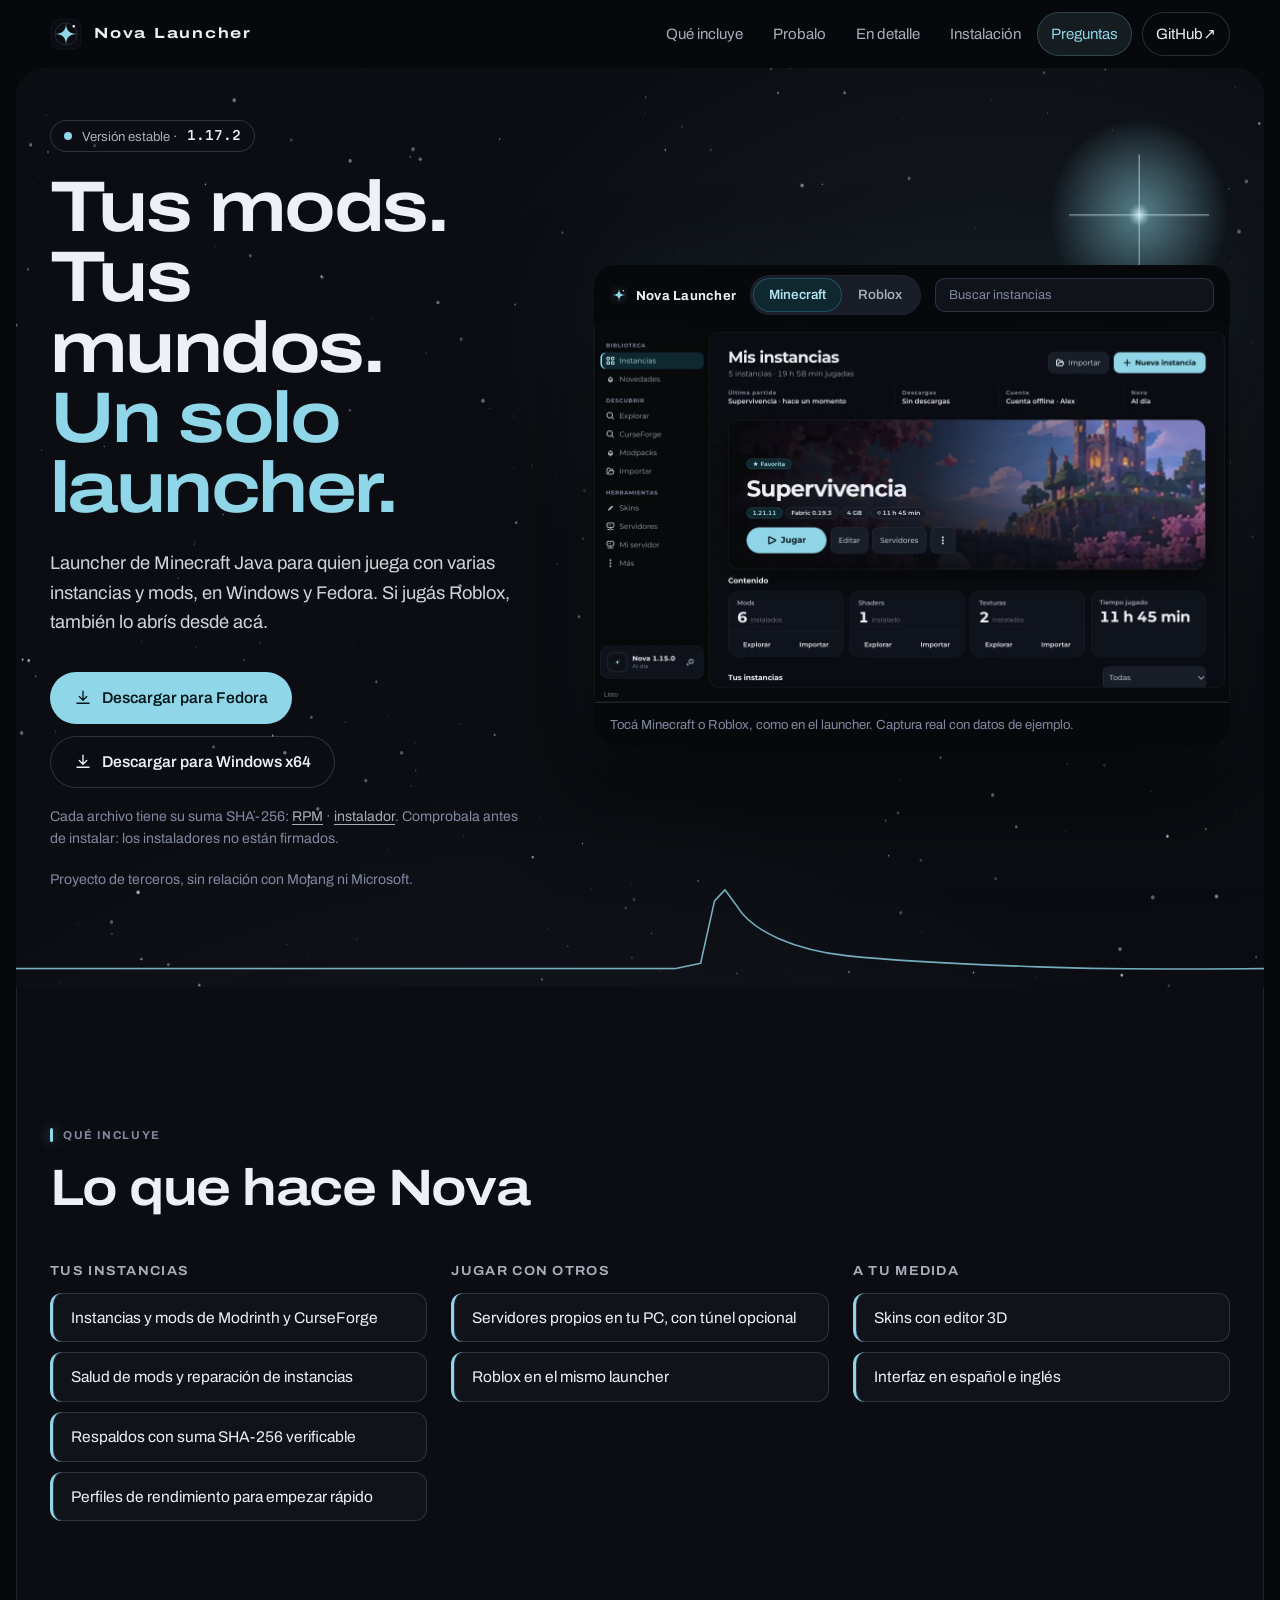
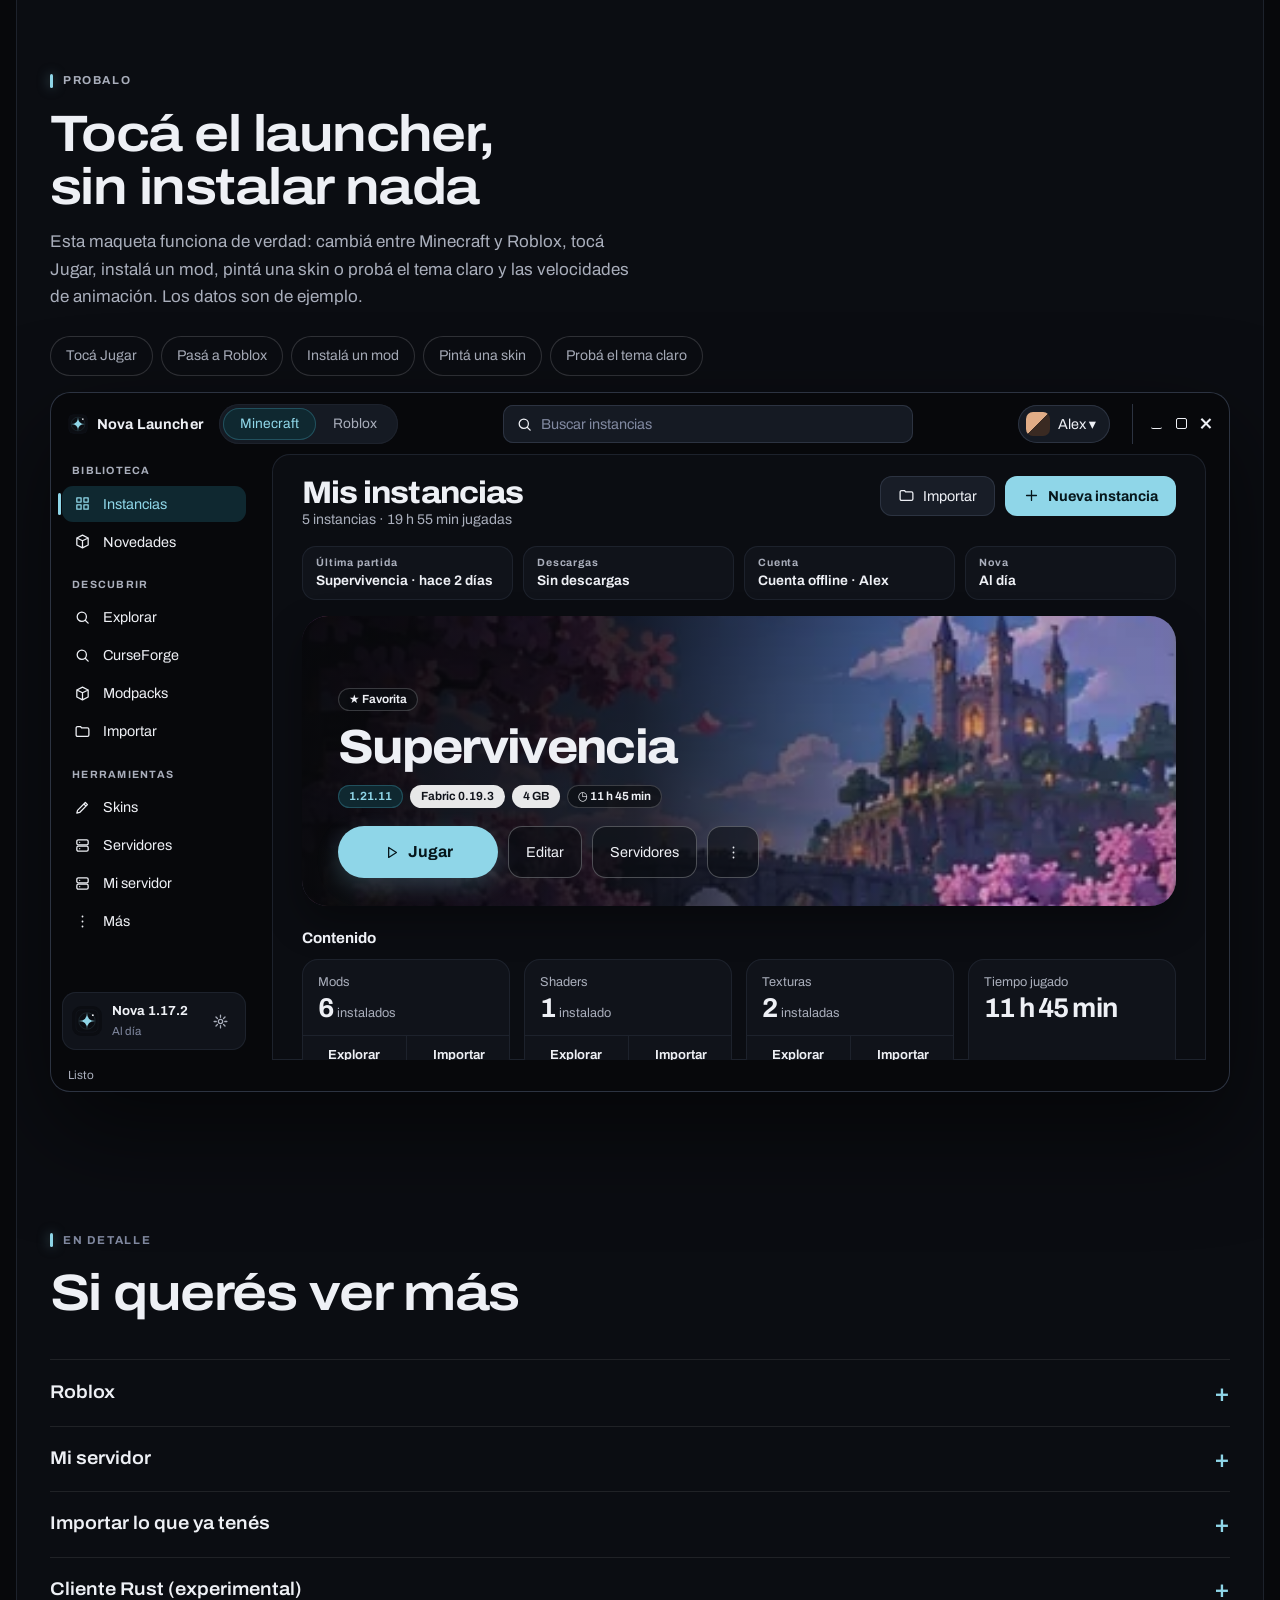
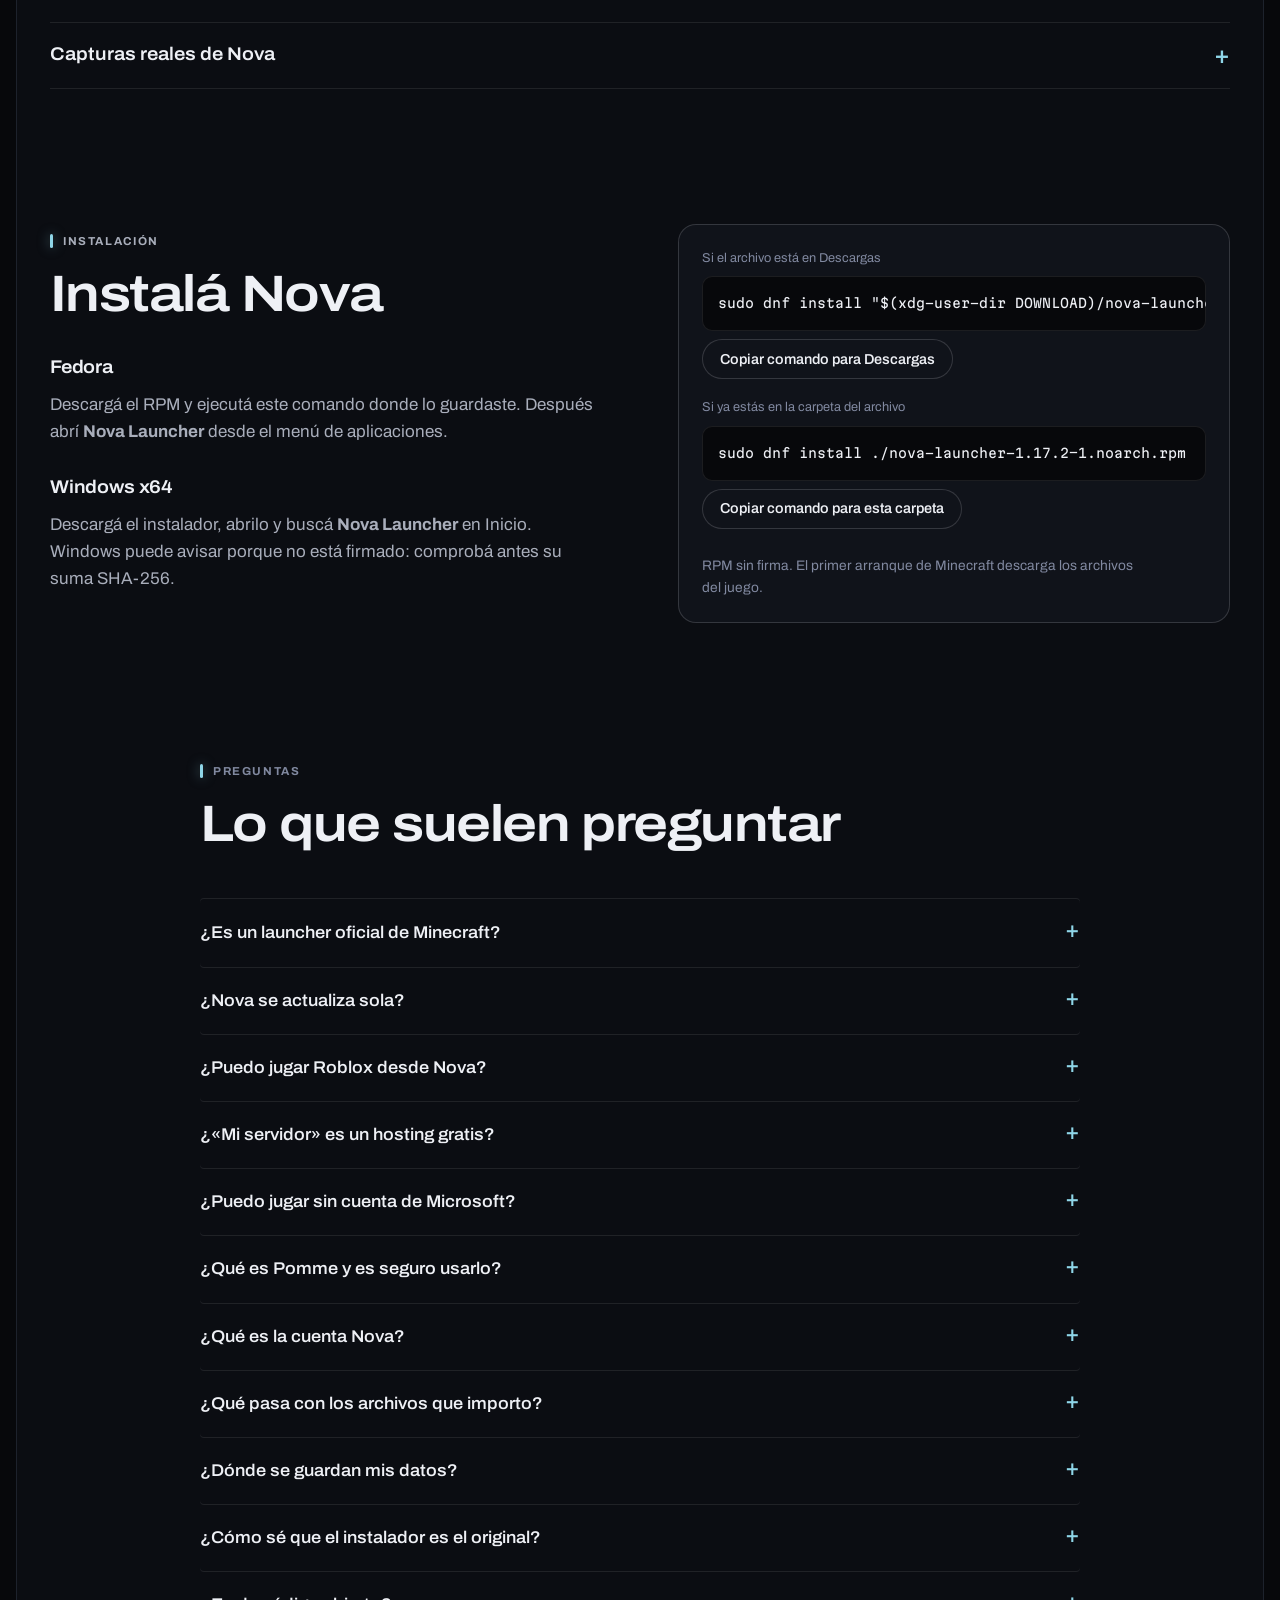
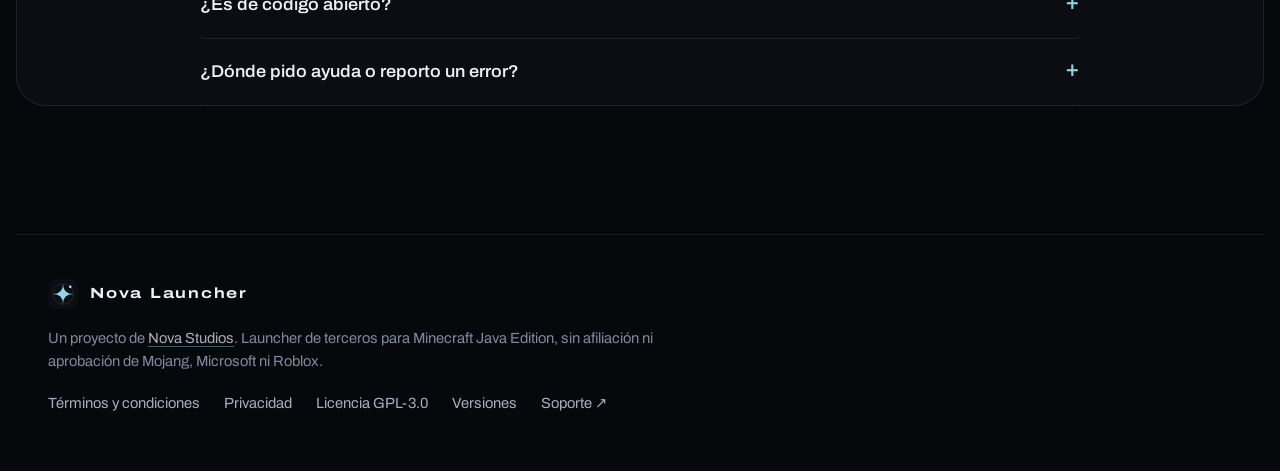
==== docs/index.html @ c4b29a89 "Web: Nova 1.17.2, RPM y sha256" ====
<!doctype html>
<html lang="es" class="no-js">
<head>
  <meta charset="utf-8">
  <meta name="google-site-verification" content="f-KJBeJi-TfsEfmEEZ4IR44FSGLed9uF5Enj_0-LfIo" />
  <meta name="viewport" content="width=device-width, initial-scale=1">
  <script>try{if(!matchMedia("(prefers-reduced-motion: reduce)").matches&&!sessionStorage.getItem("nova-intro")&&!/sin-entrada/.test(location.hash))document.documentElement.classList.add("has-intro")}catch(e){}</script>
  <title>Nova Launcher — Launcher de Minecraft Java para Windows y Fedora</title>
  <meta name="description" content="Nova Launcher organiza tus instancias de Minecraft Java: mods de Modrinth y CurseForge, importación desde tu equipo, respaldos verificados, skins, tu propio servidor local con plugins y respaldos, y Roblox en el mismo launcher. Para Windows y Fedora.">
  <meta name="theme-color" content="#07080b">
  <meta name="color-scheme" content="dark">
  <link rel="canonical" href="https://www.novamc.site/">
  <link rel="icon" type="image/svg+xml" href="assets/nova.svg">
  <meta property="og:type" content="website">
  <meta property="og:title" content="Nova Launcher — Tus mods. Tus mundos. Un solo launcher.">
  <meta property="og:description" content="Instancias y mods de Minecraft Java, tu propio servidor local y Roblox en un solo launcher, para Windows y Fedora.">
  <meta property="og:url" content="https://www.novamc.site/">
  <meta property="og:image" content="https://www.novamc.site/assets/nova-biblioteca.webp">
  <meta property="og:image:width" content="1280">
  <meta property="og:image:height" content="820">
  <meta property="og:image:alt" content="Biblioteca de Nova Launcher con el banner de una instancia y el botón Jugar">
  <meta name="twitter:card" content="summary_large_image">
  <link rel="preconnect" href="https://fonts.googleapis.com">
  <link rel="preconnect" href="https://fonts.gstatic.com" crossorigin>
  <link rel="stylesheet" href="https://fonts.googleapis.com/css2?family=Archivo:wdth,wght@62..125,300..800&family=Martian+Mono:wdth,wght@87.5,400;87.5,500&display=swap">
  <link rel="stylesheet" href="estilos.css?v=1.17.2">
  <link rel="stylesheet" href="demo.css?v=1.17.2">
  <script type="application/ld+json">
  {"@context":"https://schema.org","@type":"SoftwareApplication","name":"Nova Launcher","applicationCategory":"GameApplication","operatingSystem":"Windows, Fedora Linux","url":"https://www.novamc.site/","downloadUrl":"https://github.com/wegfopjeawfgn/nova-launcher/releases/latest","description":"Launcher de terceros para Minecraft Java Edition: instancias, mods, respaldos, skins, servidor local y acceso a Roblox.","inLanguage":"es","publisher":{"@type":"Organization","name":"Nova Studios","url":"https://studiosnova.vercel.app/"}}
  </script>
</head>
<body>
  <div class="intro-veil" data-intro aria-hidden="true"><canvas></canvas><span class="intro-word">NOVA</span></div>
  <a class="skip" href="#contenido">Ir al contenido</a>
  <header class="bar" data-bar>
    <div class="wrap bar-in">
      <a class="brand" href="./" aria-label="Nova Launcher, ir al inicio"><img src="assets/nova.svg" width="32" height="32" alt=""><span>Nova Launcher</span></a>
      <nav aria-label="Navegación">
        <a href="#funciones">Qué incluye</a>
        <a href="#probar">Probalo</a>
        <a href="#detalle">En detalle</a>
        <a href="#instalacion">Instalación</a>
        <a href="#preguntas">Preguntas</a>
        <a class="nav-cta" href="https://github.com/wegfopjeawfgn/nova-launcher">GitHub <span aria-hidden="true">↗</span></a>
      </nav>
    </div>
  </header>

  <main id="contenido">
    <section class="hero" aria-labelledby="titulo">
      <canvas class="sky" data-sky aria-hidden="true"></canvas>
      <div class="wrap hero-grid">
        <div class="hero-copy">
          <p class="badge"><span aria-hidden="true"></span> Versión estable · <b id="release-version">1.17.2</b></p>
          <h1 id="titulo">Tus mods. Tus mundos.<br><em>Un solo launcher.</em></h1>
          <p class="intro">Launcher de Minecraft Java para quien juega con varias instancias y mods, en Windows y Fedora. Si jugás Roblox, también lo abrís desde acá.</p>
          <div class="actions">
            <a class="btn primary" id="release-rpm" href="descargas/nova-launcher-1.17.2-1.noarch.rpm" download><svg aria-hidden="true" viewBox="0 0 24 24"><path d="M12 3v12m-5-5 5 5 5-5M4 19h16"/></svg> Descargar para Fedora</a>
            <div class="windows-download" id="windows-download">
              <a class="btn" id="windows-installer" href="https://github.com/wegfopjeawfgn/nova-launcher/releases/download/v1.17.2/nova-launcher-1.17.2-windows-x64-setup.exe"><svg aria-hidden="true" viewBox="0 0 24 24"><path d="M12 3v12m-5-5 5 5 5-5M4 19h16"/></svg> Descargar para Windows x64</a>
            </div>
          </div>
          <p class="download-meta">Cada archivo tiene su suma SHA-256: <a id="release-checksum" href="descargas/nova-launcher-1.17.2-1.noarch.rpm.sha256" download>RPM</a> · <a id="windows-checksum" href="https://github.com/wegfopjeawfgn/nova-launcher/releases/download/v1.17.2/nova-launcher-1.17.2-windows-x64-setup.exe.sha256">instalador</a>. Comprobala antes de instalar: los instaladores no están firmados.</p>
          <p class="download-meta">Proyecto de terceros, sin relación con Mojang ni Microsoft.</p>
        </div>
        <figure class="win hero-shot" data-win>
          <div class="win-bar">
            <span class="win-brand"><img src="assets/nova.svg" width="18" height="18" alt=""> Nova Launcher</span>
            <div class="seg" role="tablist" aria-label="Elegí un juego para ver su pantalla">
              <span class="seg-pill" aria-hidden="true"></span>
              <button class="seg-btn is-on" type="button" role="tab" aria-selected="true" data-game="minecraft">Minecraft</button>
              <button class="seg-btn" type="button" role="tab" aria-selected="false" data-game="roblox">Roblox</button>
            </div>
            <span class="win-search" aria-hidden="true">Buscar instancias</span>
          </div>
          <div class="win-body">
            <img data-view="minecraft" src="assets/nova-biblioteca.webp" width="1280" height="820" fetchpriority="high" alt="Biblioteca de Nova Launcher con el banner de una instancia, el botón Jugar, los estantes de mods, shaders y texturas y la lista de instancias">
            <img class="is-off" data-view="roblox" src="assets/nova-roblox-amigos.webp" width="1280" height="820" loading="lazy" alt="Pantalla de Roblox en Nova con el buscador arriba, la fila de amigos, las pestañas de categorías y una grilla de juegos con botón Jugar">
            <canvas class="portal" aria-hidden="true"></canvas>
          </div>
          <figcaption>Tocá Minecraft o Roblox, como en el launcher. Captura real con datos de ejemplo.</figcaption>
        </figure>
      </div>
      <svg class="curve" viewBox="0 0 1440 120" preserveAspectRatio="none" aria-hidden="true"><path d="M0 100H760L790 94 806 26 818 14 832 32C850 60 900 80 960 86S1120 96 1180 98 1340 101 1440 100"/></svg>
    </section>

    <section class="section wrap" id="funciones" aria-labelledby="funciones-titulo">
      <p class="caption">QUÉ INCLUYE</p>
      <h2 id="funciones-titulo">Lo que hace Nova</h2>
      <div class="groups reveal" data-stagger>
        <div class="group">
          <h3>Tus instancias</h3>
          <ul class="cards">
            <li>Instancias y mods de Modrinth y CurseForge</li>
            <li>Salud de mods y reparación de instancias</li>
            <li>Respaldos con suma SHA-256 verificable</li>
            <li>Perfiles de rendimiento para empezar rápido</li>
          </ul>
        </div>
        <div class="group">
          <h3>Jugar con otros</h3>
          <ul class="cards">
            <li>Servidores propios en tu PC, con túnel opcional</li>
            <li>Roblox en el mismo launcher</li>
          </ul>
        </div>
        <div class="group">
          <h3>A tu medida</h3>
          <ul class="cards">
            <li>Skins con editor 3D</li>
            <li>Interfaz en español e inglés</li>
          </ul>
        </div>
      </div>
    </section>

    <section class="section wrap" id="probar" aria-labelledby="probar-titulo">
      <div class="demo-head reveal">
        <p class="caption">PROBALO</p>
        <h2 id="probar-titulo">Tocá el launcher, sin instalar nada</h2>
        <p>Esta maqueta funciona de verdad: cambiá entre Minecraft y Roblox, tocá Jugar, instalá un mod, pintá una skin o probá el tema claro y las velocidades de animación. Los datos son de ejemplo.</p>
      </div>
      <div class="dm-try" aria-label="Atajos para probar">
        <button type="button" data-try="play">Tocá Jugar</button>
        <button type="button" data-try="roblox">Pasá a Roblox</button>
        <button type="button" data-try="mods">Instalá un mod</button>
        <button type="button" data-try="skin">Pintá una skin</button>
        <button type="button" data-try="theme">Probá el tema claro</button>
      </div>
      <div id="demo"><img src="assets/nova-biblioteca.webp" width="1280" height="820" loading="lazy" alt="Biblioteca de Nova Launcher con el banner de una instancia y el botón Jugar"></div>
    </section>

    <section class="section wrap" id="detalle" aria-labelledby="detalle-titulo">
      <p class="caption">EN DETALLE</p>
      <h2 id="detalle-titulo">Si querés ver más</h2>
      <details class="more"><summary>Roblox</summary>
    <div class="import det-body" id="roblox">
      <div class="copy reveal">
        <p>Al abrir Nova elegís a qué querés jugar. Con Roblox explorás los juegos del momento, elegís un servidor, entrás directo al juego y te unís a tus amigos, sin pasar por el navegador.</p>
        <dl class="kinds">
          <div><dt>Explorar</dt><dd>Tendencias, Más jugados, Emergentes y En grupo</dd></div>
          <div><dt>Buscar</dt><dd>por nombre, o pegando el enlace de un juego de roblox.com</dd></div>
          <div><dt>Jugar</dt><dd>abre ese juego con Sober en Linux, o con el cliente oficial en Windows y Mac</dd></div>
          <div><dt>Servidores</dt><dd>los servidores públicos de cada juego, con jugadores y ping, para unirte a uno</dd></div>
          <div><dt>Amigos</dt><dd>una fila arriba con tus amigos: tocás uno para unirte a su partida</dd></div>
          <div><dt>Tuyos</dt><dd>favoritos con una estrella y los últimos juegos que abriste</dd></div>
        </dl>
        <ul class="checks">
          <li>Podés iniciar sesión con la página oficial de Roblox para ver tu nombre y tu avatar en Nova. Es opcional y Nova no ve tu contraseña.</li>
          <li>La lista de amigos la armás vos, por nombre de usuario: Nova no lee tu cuenta de Roblox ni sabe quién está conectado. Roblox decide si podés unirte.</li>
          <li>Si un juego es de pago, el botón muestra su precio; Nova no sabe si ya lo tenés.</li>
          <li>Servidores privados: Nova no puede saber si un juego los permite ni cuánto cuestan. Un botón abre la página del juego, donde los creás.</li>
          <li>En Linux hace falta Sober, un cliente no oficial; Nova te avisa si no lo encuentra.</li>
          <li>Probado en Fedora con Sober. Unirse a un amigo o a un servidor exacto, y Windows y Mac, todavía no se probaron de punta a punta.</li>
        </ul>
      </div>
      <div class="shots">
        <figure class="shot reveal">
          <img src="assets/nova-juegos.webp" width="1280" height="820" loading="lazy" alt="Pantalla inicial de Nova con dos tarjetas con portada: Minecraft y Roblox, y la opción Recordar mi elección">
          <figcaption>La pantalla de inicio. Podés recordar tu elección.</figcaption>
        </figure>
        <figure class="shot reveal">
          <img src="assets/nova-roblox-amigos.webp" width="1280" height="820" loading="lazy" alt="Pantalla de Roblox en Nova con el buscador arriba, la fila de amigos con sus avatares, las pestañas de categorías y una grilla de juegos con botón Jugar">
          <figcaption>La cuenta y la fila de amigos arriba. Cuenta y amigos de ejemplo, juegos reales de Roblox.</figcaption>
        </figure>
        <figure class="shot narrow reveal">
          <img src="assets/nova-roblox-servidores.webp" width="520" height="680" loading="lazy" alt="Ventana Servidores de un juego de Roblox: lista de servidores con su estado, jugadores y ping, y un botón Unirme en cada uno, más un bloque sobre servidores privados">
          <figcaption>Los servidores de un juego. Servidores reales al momento de la captura.</figcaption>
        </figure>
      </div>
    </div>
      </details>
      <details class="more"><summary>Mi servidor</summary>
    <div class="det-body" id="servidor">
      <p class="lead">Creá un servidor en tu PC para jugar con amigos: Vanilla, Paper, Fabric o Forge. Corre en tu computadora, no en la nube: solo está disponible mientras tu PC y el servidor estén encendidos. Nova no ofrece alojamiento.</p>
      <div class="showcase">
        <div class="row reveal">
          <div class="copy">
            <h3>Encendelo, mirá la consola y compartí la dirección</h3>
            <p>Encender, apagar y reiniciar con un clic, consola con comandos y la dirección lista para copiar: la de este equipo y la de tu red local, la que usan tus amigos si están en tu mismo wifi.</p>
          </div>
          <figure class="shot"><img src="assets/nova-servidor-consola.webp" width="1280" height="820" loading="lazy" alt="Servidor Los pibes encendido, con las direcciones localhost y de la red local, las pestañas Consola, Estado, Jugadores, Archivos, Plugins, Respaldos, Amigos y Ajustes, y la consola del servidor"><figcaption>Consola y direcciones. La IP es un ejemplo.</figcaption></figure>
        </div>
        <div class="row flip reveal">
          <div class="copy">
            <h3>Plugins y mods con un clic</h3>
            <p>Un catálogo dentro de cada servidor. En Paper, plugins de Modrinth, de Hangar (con su suma SHA-256) y de SpigotMC; en Fabric y Forge, mods de Modrinth. Forge baja su propio Java verificado si tu PC no tiene uno.</p>
          </div>
          <figure class="shot"><img src="assets/nova-servidor-hangar.webp" width="1280" height="1080" loading="lazy" alt="Catálogo de plugins de un servidor Paper con el selector de fuente en Hangar y una lista de plugins con botón Instalar"><figcaption>Catálogo de plugins</figcaption></figure>
        </div>
        <div class="row reveal">
          <div class="copy">
            <h3>Respaldos y actualizaciones sin perder el mundo</h3>
            <p>Respaldos automáticos cada tantas horas, al apagar si querés, y restaurar cuando quieras. Al actualizar el servidor a otra versión, Nova guarda un respaldo antes.</p>
          </div>
          <figure class="shot"><img src="assets/nova-servidor-respaldos.webp" width="1280" height="820" loading="lazy" alt="Pestaña Respaldos del servidor con los respaldos automáticos, cada cuántas horas, cuántos guardar y el botón Crear respaldo ahora"><figcaption>Respaldos del mundo</figcaption></figure>
        </div>
        <div class="row flip reveal">
          <div class="copy">
            <h3>Quién juega y cómo va el servidor</h3>
            <p>Mirá quién está conectado y expulsalo si hace falta, dale permisos de operador y administrá la lista blanca. En Estado ves la memoria y el procesador en vivo.</p>
          </div>
          <figure class="shot"><img src="assets/nova-servidor-jugadores.webp" width="1280" height="1080" loading="lazy" alt="Pestaña Jugadores con los conectados ahora, los operadores y la lista blanca"><figcaption>Jugadores, operadores y lista blanca</figcaption></figure>
        </div>
        <div class="row reveal">
          <div class="copy">
            <h3>Amigos fuera de tu red, con un túnel opcional</h3>
            <p>Para que entren desde otra red podés abrir el puerto en tu router o usar el túnel de playit.gg. Es un servicio externo de terceros, con sus propias condiciones: Nova te lo explica y te pide aceptarlo antes de descargar su agente.</p>
          </div>
          <figure class="shot"><img src="assets/nova-servidor-amigos.webp" width="1280" height="820" loading="lazy" alt="Pestaña Amigos con la explicación del túnel de playit.gg y el paso para descargar su agente"><figcaption>Túnel opcional con playit.gg</figcaption></figure>
        </div>
        <div class="row flip reveal">
          <div class="copy">
            <h3>Importá el servidor que ya tenés</h3>
            <p>Nova detecta el tipo, la versión, el puerto y la memoria de una carpeta existente y la copia: la original no se toca. Después se maneja como cualquier servidor de Nova.</p>
          </div>
          <figure class="shot narrow"><img src="assets/nova-servidor-importar.webp" width="520" height="814" loading="lazy" alt="Ventana Importar servidor con la carpeta elegida y el tipo, la versión, la memoria y el puerto detectados"><figcaption>Importar un servidor. Carpeta de ejemplo.</figcaption></figure>
        </div>
      </div>
    </div>
      </details>
      <details class="more"><summary>Importar lo que ya tenés</summary>
    <div class="import det-body" id="importar">
      <div class="copy reveal">
        <p>Elegí los archivos o arrastralos a la ventana. Nova mira dentro de cada uno, te dice qué es y a qué instancia va, y solo entonces lo copia.</p>
        <dl class="kinds">
          <div><dt>Mods</dt><dd><code>.jar</code> de Fabric, Quilt, Forge o NeoForge</dd></div>
          <div><dt>Texturas</dt><dd><code>.zip</code> con <code>pack.mcmeta</code></dd></div>
          <div><dt>Shaders</dt><dd><code>.zip</code> con la carpeta <code>shaders</code></dd></div>
          <div><dt>Datos</dt><dd>paquetes de datos para un mundo de la instancia</dd></div>
          <div><dt>Modpacks</dt><dd><code>.mrpack</code> o ZIP de CurseForge, como instancia nueva</dd></div>
        </dl>
        <ul class="checks">
          <li>Avisa si un mod es de otro cargador o si la instancia es Vanilla.</li>
          <li>Nunca pisa un archivo: si ya está, lo omite; si cambió, guarda una copia numerada.</li>
          <li>Copia por pasos, así que una interrupción no deja archivos a medias.</li>
        </ul>
      </div>
      <figure class="shot reveal">
        <img src="assets/nova-importar.webp" width="580" height="643" loading="lazy" alt="Ventana Revisar archivos con un shader, un pack de texturas y dos mods listados con su tipo y tamaño, una advertencia de cargador y un archivo que no se puede importar">
        <figcaption>Revisión antes de importar. Archivos de ejemplo.</figcaption>
      </figure>
    </div>
      </details>
      <details class="more"><summary>Cliente Rust (experimental)</summary>
    <div class="import rust det-body" id="rust">
      <div class="copy reveal">
        <p>Cada instancia puede usar <strong>Pomme</strong>, un cliente de Minecraft Java escrito en Rust. Java sigue siendo lo normal: Pomme es una opción más, y se elige por instancia en Editar instancia.</p>
        <dl class="kinds">
          <div><dt>Estado</dt><dd>experimental: Pomme está en desarrollo y le faltan funciones</dd></div>
          <div><dt>Es de</dt><dd>un proyecto independiente, no oficial (<code>PommeMC/Client</code>, GPL-3.0)</dd></div>
          <div><dt>Mods</dt><dd>no usa mods, shaders ni texturas de Java</dd></div>
          <div><dt>Cuenta</dt><dd>tiene su propio inicio de sesión de Microsoft y pide tener Minecraft Java</dd></div>
          <div><dt>Sistemas</dt><dd>Linux x64 y Windows x64</dd></div>
        </dl>
        <ul class="checks">
          <li>Nova te pregunta antes de descargarlo y lo baja de la release oficial en GitHub.</li>
          <li>Comprueba el tamaño y la suma SHA-256 que publica GitHub antes de abrirlo.</li>
          <li>El tiempo jugado cuenta igual que con Java y, si falla, queda un <code>pomme.log</code>.</li>
        </ul>
      </div>
      <div class="shots">
        <figure class="shot reveal">
          <img src="assets/nova-pomme.webp" width="1280" height="820" loading="lazy" alt="Biblioteca de Nova con una instancia que usa Pomme: el banner muestra la etiqueta Pomme · Rust y un aviso de que no usa los mods de Java">
          <figcaption>Una instancia con Pomme. Datos de ejemplo.</figcaption>
        </figure>
        <figure class="shot small reveal">
          <img src="assets/nova-pomme-descarga.webp" width="460" height="287" loading="lazy" alt="Aviso Descargar Pomme: explica que es un cliente no oficial, en desarrollo, y que Nova comprueba su suma SHA-256">
          <figcaption>El aviso antes de descargar</figcaption>
        </figure>
      </div>
    </div>
      </details>
      <details class="more"><summary>Capturas reales de Nova</summary>
    <div class="det-body" id="capturas">
      <div class="showcase">
        <div class="row reveal">
          <div class="copy">
            <h3>Arrastrá y soltá</h3>
            <p>Soltá archivos sobre la ventana y Nova los revisa en el momento. También podés usar el botón <strong>Importar</strong> de cada estante, o <kbd>Ctrl</kbd> + <kbd>O</kbd>.</p>
          </div>
          <figure class="shot"><img src="assets/nova-soltar.webp" width="1280" height="820" loading="lazy" alt="Biblioteca de Nova oscurecida con el aviso Soltá los archivos para importarlos"><figcaption>Arrastrar y soltar</figcaption></figure>
        </div>
        <div class="row flip reveal">
          <div class="copy">
            <h3>Ajustes claros, sin pestañas</h3>
            <p>Nombre, portada, versión, memoria y Java en secciones. El formulario se desplaza solo y los botones Guardar y Cancelar quedan siempre a la vista.</p>
          </div>
          <figure class="shot"><img src="assets/nova-editar.webp" width="1280" height="820" loading="lazy" alt="Formulario Editar instancia dividido en secciones Instancia, Minecraft, Rendimiento y Java"><figcaption>Editar instancia</figcaption></figure>
        </div>
        <div class="row reveal">
          <div class="copy">
            <h3>Empezá desde una plantilla</h3>
            <p>Supervivencia, PvP, rendimiento, creativo y más. Completan el formulario con ajustes razonables y no asignan más de la mitad de tu RAM.</p>
          </div>
          <figure class="shot"><img src="assets/nova-plantillas.webp" width="1280" height="820" loading="lazy" alt="Lista de plantillas de instancia: Vanilla, Supervivencia, PvP, Modpacks, Rendimiento, Creativo y Experimentación"><figcaption>Plantillas de instancia</figcaption></figure>
        </div>
        <div class="row reveal">
          <div class="copy">
            <h3>Un editor de skins con vista 3D</h3>
            <p>Pintás sobre la skin desplegada, con cada parte y la capa exterior marcadas, y ves el resultado girando en 3D. Tiene lápiz, borrar, gotero, relleno, simetría, paleta y deshacer; una biblioteca con miniaturas; y «De un jugador» trae la skin de cualquiera por su nombre. Abre también las skins antiguas de 64 × 32.</p>
          </div>
          <figure class="shot"><img src="assets/nova-skins.webp" width="1280" height="871" loading="lazy" alt="Editor de skins de Nova: biblioteca con miniaturas a la izquierda, la skin desplegada con las capas marcadas al centro y la vista previa en 3D a la derecha"><figcaption>Editor de skins. Skins de ejemplo.</figcaption></figure>
        </div>
        <div class="row flip reveal">
          <div class="copy">
            <h3>Una pantalla de inicio cuando abrís Minecraft</h3>
            <p>Al tocar Jugar, Nova muestra el avance real: preparar, archivos, iniciar Java y en juego, con el logo animado. Se va sola cuando Minecraft abre y, si algo falla, te dice el motivo. Se apaga en Ajustes.</p>
          </div>
          <figure class="shot"><img src="assets/nova-inicio-juego.webp" width="1280" height="820" loading="lazy" alt="Pantalla de inicio de Nova con la portada de la instancia, el logo animado y cuatro pasos: Preparar, Archivos, Iniciar Java y En juego"><figcaption>La pantalla de inicio al jugar</figcaption></figure>
        </div>
        <div class="row reveal">
          <div class="copy">
            <h3>Actualizaciones en segundo plano, si querés</h3>
            <p>Actívalas en Ajustes. Nova descarga la versión nueva mientras la usás y comprueba su SHA-256; instalarla es un clic y no instala nada sola. Si no las activás, Nova solo te avisa.</p>
          </div>
          <figure class="shot"><img src="assets/nova-ajustes-actualizar.webp" width="1280" height="820" loading="lazy" alt="Ajustes de Nova, sección Actualizaciones, con el interruptor Actualizar Nova en segundo plano"><figcaption>Ajustes → Actualizaciones</figcaption></figure>
        </div>
        <div class="row flip reveal">
          <div class="copy">
            <h3>Una interfaz nueva, oscura o clara</h3>
            <p>Un marco nocturno con un panel redondeado, el selector Minecraft/Roblox arriba y una barra lateral más corta: lo menos usado queda detrás de «Más». Elegí el tema claro en Ajustes si lo preferís.</p>
          </div>
          <figure class="shot"><img src="assets/nova-claro.webp" width="1280" height="820" loading="lazy" alt="Biblioteca de Nova con el tema claro"><figcaption>Tema claro</figcaption></figure>
        </div>
        <div class="row reveal">
          <div class="copy">
            <h3>Una entrada con estrella saltarina</h3>
            <p>Al abrir Nova, su estrella cae, rebota y deja un destello antes de que la interfaz se arme. Al elegir Minecraft o Roblox, el color del juego se expande desde donde tocaste y cambia la pantalla. En Ajustes → Animaciones las ponés lentas, normales, rápidas o apagadas; si tu sistema las desactiva, Nova tampoco anima.</p>
          </div>
          <figure class="shot"><img src="assets/nova-entrada.webp" width="720" height="448" loading="lazy" alt="Animación de entrada de Nova: la estrella cae, rebota tres veces y suelta anillos de luz y chispas"><figcaption>La entrada de Nova</figcaption></figure>
        </div>
      </div>
    </div>
      </details>
    </section>

    <section class="section wrap install" id="instalacion" aria-labelledby="instalacion-titulo">
      <div>
        <p class="caption">INSTALACIÓN</p>
        <h2 id="instalacion-titulo">Instalá Nova</h2>
        <h3>Fedora</h3>
        <p>Descargá el RPM y ejecutá este comando donde lo guardaste. Después abrí <strong>Nova Launcher</strong> desde el menú de aplicaciones.</p>
        <h3>Windows x64</h3>
        <p>Descargá el instalador, abrilo y buscá <strong>Nova Launcher</strong> en Inicio. Windows puede avisar porque no está firmado: comprobá antes su suma SHA-256.</p>
      </div>
      <div class="terminal">
        <span>Si el archivo está en Descargas</span>
        <pre><code id="install-downloads">sudo dnf install "$(xdg-user-dir DOWNLOAD)/nova-launcher-1.17.2-1.noarch.rpm"</code></pre>
        <button type="button" data-copy-command="install-downloads" hidden>Copiar comando para Descargas</button>
        <span>Si ya estás en la carpeta del archivo</span>
        <pre><code id="install-current">sudo dnf install ./nova-launcher-1.17.2-1.noarch.rpm</code></pre>
        <button type="button" data-copy-command="install-current" hidden>Copiar comando para esta carpeta</button>
        <p id="copy-status" role="status"></p>
        <p>RPM sin firma. El primer arranque de Minecraft descarga los archivos del juego.</p>
      </div>
    </section>

    <section class="section wrap faq" id="preguntas" aria-labelledby="preguntas-titulo">
      <p class="caption">PREGUNTAS</p>
        <h2 id="preguntas-titulo">Lo que suelen preguntar</h2>
      <details>
        <summary>¿Es un launcher oficial de Minecraft?</summary>
        <p>No. Nova es un proyecto de terceros, sin afiliación ni aprobación de Mojang, Microsoft ni Roblox. Minecraft y Roblox son marcas de sus titulares.</p>
      </details>
      <details>
        <summary>¿Nova se actualiza sola?</summary>
        <p>Solo si lo activás en Ajustes → Actualizaciones. Entonces descarga la versión nueva en segundo plano y comprueba su SHA-256 contra el que publica la release. Instalarla es un clic: en Fedora te pide autorización al sistema y en Windows corre el instalador sin ventanas y abre Nova de nuevo. Nova no instala nada sola y vuelve a comprobar el archivo justo antes de instalar. Todavía no se probó la instalación automática en Windows.</p>
      </details>
      <details>
        <summary>¿Puedo jugar Roblox desde Nova?</summary>
        <p>Nova abre el juego que elijas, o la partida de un amigo de tu lista, con el cliente de Roblox; no corre Roblox por su cuenta. En Linux usa Sober, un cliente no oficial que tenés que instalar; en Windows y Mac usa el cliente oficial. Iniciás sesión ahí: Nova no pide ni ve tu contraseña. Todavía solo se probó en Fedora con Sober.</p>
      </details>
      <details>
        <summary>¿«Mi servidor» es un hosting gratis?</summary>
        <p>No. El servidor corre en tu computadora: si la apagás o cerrás Nova, se apaga. Gasta memoria y procesador mientras se juega. Tus amigos entran por tu red local, abriendo el puerto en tu router o con el túnel opcional de playit.gg, un servicio de terceros con sus propias condiciones.</p>
      </details>
      <details>
        <summary>¿Puedo jugar sin cuenta de Microsoft?</summary>
        <p>Con Java, sí, con perfiles sin conexión. Con Pomme no: pide una cuenta de Microsoft y tener Minecraft Java. El inicio de sesión con Microsoft necesita un ID de aplicación aprobado para Minecraft Services; todavía no se probó de punta a punta.</p>
      </details>
      <details>
        <summary>¿Qué es Pomme y es seguro usarlo?</summary>
        <p>Pomme es un cliente de Minecraft Java escrito en Rust, de un proyecto independiente (<a href="https://github.com/PommeMC/Client">PommeMC/Client</a>, GPL-3.0-or-later). Nova lo descarga de su release oficial y comprueba el tamaño y la suma SHA-256 que publica GitHub. Eso confirma que es el archivo de esa release; no garantiza que el programa esté libre de errores. Sus propios autores avisan de que está en desarrollo y que sus instaladores todavía no están firmados.</p>
      </details>
      <details>
        <summary>¿Qué es la cuenta Nova?</summary>
        <p>Es la cuenta de Nova Studios, la misma de Nova Music. Desde el menú Cuentas podés iniciar sesión con Nova: se abre el navegador, aprobás un código y volvés. La contraseña nunca pasa por el launcher. No es una cuenta de Minecraft y el launcher no tiene planes de pago.</p>
      </details>
      <details>
        <summary>¿Qué pasa con los archivos que importo?</summary>
        <p>Nova los copia tal cual a la carpeta de la instancia; no los modifica ni los descomprime. Si un archivo no se reconoce o no es compatible, te lo dice y no lo copia. Lo que ya estaba instalado nunca se pisa.</p>
      </details>
      <details>
        <summary>¿Dónde se guardan mis datos?</summary>
        <p>En tu computadora: <code>~/.local/share/nova-launcher</code> en Fedora y <code>%LOCALAPPDATA%\nova-launcher</code> en Windows. Las estadísticas no salen de tu equipo y las contraseñas no se guardan.</p>
      </details>
      <details>
        <summary>¿Cómo sé que el instalador es el original?</summary>
        <p>Cada archivo de la release tiene su suma SHA-256. Nova también verifica la suma de las actualizaciones que descarga. Los instaladores todavía no tienen firma de código.</p>
        <p>En Windows, antes de abrirlo ejecutá en PowerShell <code>Get-FileHash .\nova-launcher-…-windows-x64-setup.exe -Algorithm SHA256</code> y comprobá que el resultado coincide con el archivo <code>.sha256</code> de la release. Si coincide y SmartScreen avisa, elegí «Más información → Ejecutar de todos modos».</p>
      </details>
      <details>
        <summary>¿Es de código abierto?</summary>
        <p>Sí. Nova es software libre bajo la licencia <a href="https://github.com/wegfopjeawfgn/nova-launcher/blob/main/LICENSE">GPL-3.0-or-later</a>: podés usarlo, estudiarlo, modificarlo y compartirlo, y las versiones modificadas que distribuyas deben mantener la misma licencia. Los avisos de las dependencias están en <a href="https://github.com/wegfopjeawfgn/nova-launcher/blob/main/THIRD_PARTY_LICENSES.md">THIRD_PARTY_LICENSES.md</a>.</p>
      </details>
      <details>
        <summary>¿Dónde pido ayuda o reporto un error?</summary>
        <p>En <a href="https://github.com/wegfopjeawfgn/nova-launcher/issues">GitHub</a>. Desde Ajustes podés copiar un reporte sin datos personales.</p>
      </details>
    </section>
  </main>

  <footer class="wrap footer">
    <a class="brand" href="./" aria-label="Nova Launcher, volver al inicio"><img src="assets/nova.svg" width="30" height="30" alt=""><span>Nova Launcher</span></a>
    <p>Un proyecto de <a href="https://studiosnova.vercel.app/">Nova Studios</a>. Launcher de terceros para Minecraft Java Edition, sin afiliación ni aprobación de Mojang, Microsoft ni Roblox.</p>
    <nav aria-label="Información del proyecto">
      <a href="terminos.html">Términos y condiciones</a>
      <a href="terminos.html#privacidad">Privacidad</a>
      <a href="https://github.com/wegfopjeawfgn/nova-launcher/blob/main/LICENSE">Licencia GPL-3.0</a>
      <a href="https://github.com/wegfopjeawfgn/nova-launcher/releases">Versiones</a>
      <a href="https://github.com/wegfopjeawfgn/nova-launcher/issues">Soporte ↗</a>
    </nav>
  </footer>
  <script src="version.js" defer></script>
  <script>document.documentElement.classList.remove("no-js")</script>
  <script src="efectos.js?v=1.17.2" defer></script>
  <script src="entrada.js?v=1.17.2" defer></script>
  <script src="demo.js?v=1.17.2" defer></script>
  <script>
    // Un enlace directo (#roblox, #servidor…) abre el bloque plegado que lo contiene.
    function openTarget() {
      const target = document.getElementById(decodeURIComponent(location.hash.slice(1)));
      const box = target && target.closest("details");
      if (box) { box.open = true; target.scrollIntoView(); }
    }
    addEventListener("hashchange", openTarget);
    addEventListener("DOMContentLoaded", openTarget);
  </script>
</body>
</html>
---- docs/estilos.css ----
/* Nova Launcher · sitio. Mismo cielo nocturno que Nova Studios, con el acento cian propio del launcher. */
:root {
  --bg: #07080b; --bg2: #0b0d12; --bg3: #10131a; --raised: #151a23;
  --ink: #eef0f5; --ink2: #a9aebb; --ink3: #8189a0;
  --line: rgba(238, 240, 245, 0.09); --line2: rgba(238, 240, 245, 0.16);
  --accent: #8fd6e8; --accent-hover: #b4e7f3; --accent-ink: #06161b; --accent-dim: rgba(143, 214, 232, 0.1);
  --ease: cubic-bezier(0.23, 1, 0.32, 1);
  --radius: 14px;
  --font: "Archivo", ui-sans-serif, system-ui, -apple-system, "Segoe UI", sans-serif;
  --mono: "Martian Mono", ui-monospace, "SFMono-Regular", Menlo, Consolas, monospace;
}
* { box-sizing: border-box; margin: 0; padding: 0; }
html { scroll-behavior: smooth; scroll-padding-top: 84px; -webkit-text-size-adjust: 100%; scrollbar-color: #2a2e38 var(--bg); }
body {
  background: var(--bg); color: var(--ink); line-height: 1.6; font-family: var(--font); font-size: 1.0625rem;
  -webkit-font-smoothing: antialiased; text-rendering: optimizeLegibility; caret-color: var(--accent);
}
::selection { background: var(--accent); color: var(--accent-ink); }
img, svg, canvas { display: block; max-width: 100%; height: auto; }
a { color: var(--accent); text-underline-offset: 3px; text-decoration-color: rgba(143, 214, 232, 0.4); }
a:hover { color: var(--accent-hover); }
:focus-visible { outline: 2px solid var(--accent); outline-offset: 3px; border-radius: 6px; }
code, kbd { font-family: var(--mono); font-size: 0.82em; color: var(--ink); }
kbd { padding: 2px 7px; border-radius: 6px; background: var(--raised); box-shadow: inset 0 0 0 1px var(--line2); }
.wrap { width: min(1180px, 100% - 40px); margin-inline: auto; }
.skip { position: absolute; left: -999px; top: 8px; background: var(--accent); color: var(--accent-ink); padding: 8px 14px; border-radius: 8px; z-index: 30; font-weight: 600; }
.skip:focus { left: 12px; }
.skip:hover { color: var(--accent-ink); }

/* Barra */
.bar { position: sticky; top: 0; z-index: 20; transition: background-color 300ms ease, box-shadow 300ms ease; }
.bar.is-scrolled { background: rgba(7, 8, 11, 0.74); -webkit-backdrop-filter: blur(16px) saturate(140%); backdrop-filter: blur(16px) saturate(140%); box-shadow: 0 1px 0 var(--line); }
.bar-in { display: flex; align-items: center; justify-content: space-between; gap: 16px; min-height: 68px; }
.brand { display: inline-flex; align-items: center; gap: 12px; color: var(--ink); text-decoration: none; font-weight: 700; font-size: 0.92rem; letter-spacing: 0.12em; font-variation-settings: "wdth" 125; text-transform: none; }
.brand img { border-radius: 9px; }
.bar nav { display: flex; align-items: center; gap: 2px; }
.bar nav a { color: var(--ink2); text-decoration: none; padding: 0 14px; min-height: 44px; display: inline-flex; align-items: center; border-radius: 999px; font-size: 0.94rem; transition: color 200ms ease; }
.bar nav a:hover { color: var(--ink); }
.bar nav a.nav-cta { margin-left: 8px; color: var(--ink); box-shadow: inset 0 0 0 1px var(--line2); transition: box-shadow 200ms ease, background-color 200ms ease; }
.bar nav a.nav-cta:hover { box-shadow: inset 0 0 0 1px rgba(238, 240, 245, 0.34); background: rgba(238, 240, 245, 0.04); }

/* Portada */
.hero { position: relative; isolation: isolate; overflow: hidden; padding: 28px 0 120px;
        background: radial-gradient(60% 55% at 78% 30%, rgba(143, 214, 232, 0.07), transparent 70%), radial-gradient(80% 60% at 40% 120%, rgba(110, 120, 170, 0.1), transparent 70%), var(--bg); }
.sky { position: absolute; inset: 0; width: 100%; height: 100%; z-index: -1; }
.curve { position: absolute; left: 0; right: 0; bottom: 0; width: 100%; height: 110px; z-index: -1; overflow: visible; }
.curve path { fill: none; stroke: var(--accent); stroke-width: 1.6; vector-effect: non-scaling-stroke; stroke-linejoin: round; opacity: 0.8; }
.hero-grid { display: grid; grid-template-columns: minmax(0, 0.86fr) minmax(0, 1.14fr); gap: clamp(32px, 5vw, 72px); align-items: center; padding-top: 44px; }
.badge { display: inline-flex; align-items: center; gap: 10px; min-height: 32px; padding: 0 14px; border-radius: 999px; box-shadow: inset 0 0 0 1px var(--line2); color: var(--ink2); font-size: 0.82rem; }
.badge-row { display: flex; flex-wrap: wrap; gap: 10px; }
.badge-link { text-decoration: none; color: var(--accent); box-shadow: inset 0 0 0 1px rgba(143, 214, 232, 0.4); transition: background-color 200ms ease; }
.badge-link:hover { color: var(--accent-hover); background: var(--accent-dim); }
.badge span { width: 8px; height: 8px; border-radius: 50%; background: var(--accent); }
.badge b { font-family: var(--mono); font-weight: 500; font-size: 0.78rem; color: var(--ink); }
h1 { margin-top: 24px; font-size: clamp(2.6rem, 5.6vw, 4.5rem); line-height: 0.98; letter-spacing: -0.035em; font-weight: 650; font-variation-settings: "wdth" 120; }
h1 em { font-style: normal; color: var(--accent); }
.intro { margin-top: 26px; color: var(--ink2); font-size: clamp(1.0625rem, 1.5vw, 1.2rem); max-width: 31em; text-wrap: pretty; }
.actions { margin-top: 34px; display: flex; flex-wrap: wrap; gap: 12px; align-items: center; }
.windows-download[hidden] { display: none; }
.btn { display: inline-flex; align-items: center; justify-content: center; gap: 10px; min-height: 52px; padding: 0 24px; border-radius: 999px; font-weight: 560; font-size: 0.98rem;
       text-decoration: none; color: var(--ink); background: transparent; box-shadow: inset 0 0 0 1px var(--line2);
       transition: transform 160ms var(--ease), background-color 200ms ease, box-shadow 200ms ease; }
.btn svg { width: 18px; height: 18px; stroke: currentColor; fill: none; stroke-width: 1.8; stroke-linecap: round; stroke-linejoin: round; }
.btn:hover { color: var(--ink); background: rgba(238, 240, 245, 0.05); box-shadow: inset 0 0 0 1px rgba(238, 240, 245, 0.34); }
.btn:active { transform: scale(0.97); }
.btn.primary { background: var(--accent); color: var(--accent-ink); box-shadow: none; }
.btn.primary:hover { background: var(--accent-hover); color: var(--accent-ink); }
.download-meta { margin-top: 18px; font-size: 0.88rem; color: var(--ink3); }
.download-meta a { color: var(--ink2); }
.download-meta a[hidden] { display: none; }

/* Capturas */
.shot { border-radius: 16px; overflow: hidden; background: var(--bg3); box-shadow: inset 0 0 0 1px var(--line2), 0 40px 100px rgba(0, 0, 0, 0.6); }
.shot img { width: 100%; }
.shot figcaption { padding: 11px 16px; font-size: 0.82rem; color: var(--ink3); border-top: 1px solid var(--line); background: var(--bg2); }

/* Resumen */
.strip { margin-top: -36px; position: relative; z-index: 1; } /* above the hero curve it overlaps */
.strip ul { list-style: none; display: grid; grid-template-columns: repeat(4, 1fr); border-radius: var(--radius); background: var(--bg2); box-shadow: inset 0 0 0 1px var(--line); overflow: hidden; }
.strip li { padding: 22px 26px; display: flex; flex-direction: column; gap: 3px; }
.strip li + li { border-left: 1px solid var(--line); }
.strip b { font-weight: 600; font-variation-settings: "wdth" 108; letter-spacing: -0.01em; }
.strip span { color: var(--ink2); font-size: 0.92rem; }

/* Secciones */
.section { padding: clamp(80px, 11vw, 136px) 0 0; }
h2 { font-size: clamp(2rem, 4.2vw, 3.2rem); line-height: 1.04; letter-spacing: -0.03em; font-weight: 640; font-variation-settings: "wdth" 116; max-width: 16em; text-wrap: balance; }
h3 { font-size: 1.15rem; font-weight: 620; letter-spacing: -0.01em; font-variation-settings: "wdth" 108; }
.rows { margin-top: clamp(36px, 5vw, 64px); list-style: none; }
.rows li { display: grid; grid-template-columns: 40px minmax(0, 0.8fr) minmax(0, 1.4fr); gap: 8px clamp(20px, 4vw, 56px); align-items: center; padding: clamp(22px, 3vw, 32px) 0; box-shadow: 0 1px 0 var(--line); }
.rows li:first-child { box-shadow: 0 -1px 0 var(--line), 0 1px 0 var(--line); }
.rows svg { width: 32px; height: 32px; stroke: var(--accent); fill: none; stroke-width: 1.6; stroke-linecap: round; stroke-linejoin: round; }
.rows h3 { font-size: clamp(1.25rem, 2.2vw, 1.7rem); letter-spacing: -0.02em; transition: transform 500ms var(--ease); }
.rows p { color: var(--ink2); text-wrap: pretty; }
@media (hover: hover) and (pointer: fine) { .rows li:hover h3 { transform: translateX(6px); } }

.import { display: grid; grid-template-columns: minmax(0, 1fr) minmax(0, 0.8fr); gap: clamp(32px, 6vw, 88px); align-items: start; }
.import .copy > p { margin-top: 22px; color: var(--ink2); max-width: 32em; text-wrap: pretty; }
.kinds { margin-top: 28px; }
.kinds > div { display: grid; grid-template-columns: 6.5rem 1fr; gap: 16px; padding: 12px 0; box-shadow: 0 -1px 0 var(--line); }
.kinds > div:last-child { box-shadow: 0 -1px 0 var(--line), 0 1px 0 var(--line); }
.kinds dt { font-size: 0.92rem; font-weight: 600; color: var(--ink2); }
.kinds dd { color: var(--ink); font-size: 0.96rem; }
.checks { margin-top: 26px; list-style: none; display: grid; gap: 10px; color: var(--ink2); font-size: 0.97rem; }
.checks li { padding-left: 24px; position: relative; }
.checks li::before { content: ""; position: absolute; left: 2px; top: 0.62em; width: 9px; height: 9px; border-radius: 50%; background: var(--accent); }
.import .shot { max-width: 540px; justify-self: end; }
.lead { margin-top: 22px; color: var(--ink2); max-width: 44em; text-wrap: pretty; }
.shot.narrow { max-width: 420px; justify-self: center; }
.import .shots { display: grid; gap: 20px; justify-items: end; }
.import .shots .shot { max-width: none; width: 100%; }
.import .shots .shot.narrow { max-width: 420px; justify-self: end; }
.rust .shots { display: grid; gap: 20px; justify-items: end; }
.rust .shot { max-width: none; width: 100%; }
.rust .shot.small { max-width: 340px; }

.showcase { margin-top: clamp(36px, 5vw, 64px); display: grid; gap: clamp(56px, 8vw, 104px); }
.row { display: grid; grid-template-columns: minmax(0, 0.8fr) minmax(0, 1.2fr); gap: clamp(28px, 5vw, 64px); align-items: center; }
.row.flip { grid-template-columns: minmax(0, 1.2fr) minmax(0, 0.8fr); }
.row.flip .copy { order: 2; }
.copy p { margin-top: 12px; color: var(--ink2); text-wrap: pretty; }
.copy strong { color: var(--ink); font-weight: 600; }

/* Instalación */
.install { display: grid; grid-template-columns: minmax(0, 1fr) minmax(0, 1fr); gap: clamp(32px, 6vw, 80px); align-items: start; }
.install h3 { margin-top: 28px; }
.install h2 + h3 { margin-top: 32px; }
.install p { margin-top: 8px; color: var(--ink2); text-wrap: pretty; }
.terminal { background: var(--bg2); border-radius: var(--radius); box-shadow: inset 0 0 0 1px var(--line2); padding: 24px; display: grid; gap: 8px; }
.terminal > span { font-size: 0.8rem; color: var(--ink3); }
.terminal pre { overflow-x: auto; padding: 14px 16px; background: #05060a; border-radius: 10px; box-shadow: inset 0 0 0 1px var(--line); }
.terminal pre code { color: var(--ink); white-space: pre; font-size: 0.8rem; }
.terminal button { justify-self: start; margin-bottom: 10px; min-height: 40px; background: transparent; color: var(--ink); box-shadow: inset 0 0 0 1px var(--line2);
                   border: 0; border-radius: 999px; padding: 0 18px; font: inherit; font-size: 0.9rem; font-weight: 560; cursor: pointer; transition: background-color 200ms ease, transform 160ms var(--ease); }
.terminal button:hover { background: rgba(238, 240, 245, 0.06); }
.terminal button:active { transform: scale(0.97); }
.terminal button[hidden] { display: none; }
.terminal p { font-size: 0.86rem; color: var(--ink3); }
#copy-status:empty { display: none; }

/* Preguntas */
.faq { max-width: 880px; }
.faq details { box-shadow: 0 1px 0 var(--line); }
.faq details:first-of-type { margin-top: clamp(28px, 4vw, 48px); box-shadow: 0 -1px 0 var(--line), 0 1px 0 var(--line); }
.faq summary { cursor: pointer; padding: 20px 0; font-weight: 560; list-style: none; display: flex; justify-content: space-between; gap: 16px; font-variation-settings: "wdth" 106; min-height: 44px; }
.faq summary::-webkit-details-marker { display: none; }
.faq summary::after { content: "+"; color: var(--accent); font-size: 1.4rem; line-height: 1; }
.faq details[open] summary::after { content: "–"; }
.faq details p { padding-bottom: 18px; color: var(--ink2); max-width: 46em; text-wrap: pretty; }
.faq details p + p { margin-top: -6px; }

/* Pie */
.footer { margin-top: clamp(80px, 11vw, 128px); padding: 44px 0 56px; border-top: 1px solid var(--line); display: grid; gap: 18px; color: var(--ink3); font-size: 0.92rem; }
.footer p { max-width: 44em; }
.footer p a { color: var(--ink2); }
.footer nav { display: flex; flex-wrap: wrap; gap: 8px 24px; }
.footer nav a { color: var(--ink2); text-decoration: none; }
.footer nav a:hover { color: var(--ink); text-decoration: underline; }

/* Términos y privacidad */
.legal { max-width: 780px; padding: 64px 0 24px; }
.legal h1 { font-size: clamp(2.2rem, 4.4vw, 3.2rem); margin-top: 0; }
.legal h2 { margin-top: 44px; font-size: clamp(1.4rem, 2.6vw, 1.9rem); max-width: none; }
.legal p { margin-top: 14px; color: var(--ink2); text-wrap: pretty; }
.legal ul { margin: 14px 0 0 22px; color: var(--ink2); }
.legal li + li { margin-top: 6px; }

/* Entrada al desplazarse: solo opacidad y posición; sin movimiento si se pide menos animación */
.reveal { opacity: 0; transform: translateY(18px); transition: opacity 800ms var(--ease), transform 1000ms var(--ease); }
.reveal.visible { opacity: 1; transform: none; }
.no-js .reveal { opacity: 1; transform: none; }
@keyframes trace { from { clip-path: inset(0 100% 0 0); } to { clip-path: inset(0 0 0 0); } }
@keyframes rise { from { opacity: 0; transform: translateY(16px); filter: blur(8px); } }
.curve path { animation: trace 2400ms cubic-bezier(0.77, 0, 0.175, 1) 300ms both; }
.hero-copy > * { animation: rise 1000ms var(--ease) both; }
.hero-copy > :nth-child(2) { animation-delay: 90ms; }
.hero-copy > :nth-child(3) { animation-delay: 180ms; }
.hero-copy > :nth-child(4) { animation-delay: 270ms; }
.hero-copy > :nth-child(5) { animation-delay: 360ms; }
.hero-shot { animation: rise 1200ms var(--ease) 200ms both; }

@media (max-width: 960px) {
  .hero-grid, .row, .row.flip, .install, .import { grid-template-columns: 1fr; }
  .hero { padding-bottom: 96px; }
  .hero-grid { padding-top: 24px; }
  .row.flip .copy { order: 0; }
  .import .shot { justify-self: start; }
  .strip ul { grid-template-columns: 1fr; }
  .strip li + li { border-left: 0; border-top: 1px solid var(--line); }
  .rows li { grid-template-columns: 40px 1fr; }
  .rows li p { grid-column: 2; }
}
@media (max-width: 640px) {
  .bar nav a:not(.nav-cta) { display: none; }
  .actions .btn, .windows-download { width: 100%; }
  .windows-download .btn { width: 100%; }
  .kinds > div { grid-template-columns: 5.6rem 1fr; gap: 12px; }
  .curve { height: 70px; }
}
@media (prefers-reduced-motion: reduce) {
  html { scroll-behavior: auto; }
  .reveal { opacity: 1; transform: none; transition: none; }
  .curve path, .hero-copy > *, .hero-shot { animation: none; }
  .btn, .rows h3, .terminal button { transition: none; }
}

/* ================= Estilo del launcher =================
   El mismo marco nocturno de Nova: la página vive en un panel redondeado sobre el negro de la barra,
   con el selector Minecraft/Roblox, subtítulos en mayúsculas y el cian como único acento. */
:root { --radius: 18px; --ease-out: cubic-bezier(0.16, 1, 0.3, 1); --panel: #0b0d12; --hairline: #1d222c; --hairline2: #2c3341; }
body { background: var(--bg); }

main { position: relative; margin: 0 clamp(8px, 1.4vw, 16px); border-radius: clamp(20px, 2.6vw, 30px); background: var(--panel);
       box-shadow: inset 0 0 0 1px var(--hairline); overflow: clip; }
.hero { background: radial-gradient(60% 55% at 78% 30%, rgba(143, 214, 232, 0.08), transparent 70%), radial-gradient(80% 60% at 40% 120%, rgba(110, 120, 170, 0.1), transparent 70%), var(--panel); }
.bar.is-scrolled { background: rgba(7, 8, 11, 0.82); }
.footer { margin-inline: clamp(8px, 1.4vw, 16px); width: auto; padding-inline: clamp(12px, 3vw, 32px); }

.caption { display: inline-flex; align-items: center; gap: 10px; margin-bottom: 18px; color: var(--ink3); font-size: 0.72rem; font-weight: 700; letter-spacing: 0.14em; }
.caption::before { content: ""; width: 3px; height: 14px; border-radius: 2px; background: var(--accent); box-shadow: 0 0 12px rgba(143, 214, 232, 0.5); }

/* Barra: la sección actual queda marcada como en la barra lateral del launcher */
.bar nav a { transition: color 200ms ease, background-color 240ms ease, box-shadow 240ms ease; }
.bar nav a.is-active { color: var(--accent); background: var(--accent-dim); box-shadow: inset 0 0 0 1px rgba(143, 214, 232, 0.22); }

/* Botones: Jugar del launcher, con su brillo al pasar el mouse */
.btn { position: relative; overflow: hidden; transition: transform 220ms var(--ease-out), background-color 200ms ease, box-shadow 260ms ease; }
.btn::after { content: ""; position: absolute; inset: 0; background: linear-gradient(105deg, transparent 35%, rgba(255, 255, 255, 0.28) 50%, transparent 65%);
              transform: translateX(-120%); transition: transform 700ms var(--ease-out); pointer-events: none; }
@media (hover: hover) and (pointer: fine) {
  .btn:hover { transform: translateY(-2px); }
  .btn:hover::after { transform: translateX(120%); }
  .btn.primary:hover { box-shadow: 0 10px 30px rgba(143, 214, 232, 0.32); }
}
.btn:active { transform: scale(0.97); }

/* Ventana del launcher */
.win { border-radius: 20px; overflow: hidden; background: #07080b; box-shadow: inset 0 0 0 1px var(--hairline2), 0 40px 100px rgba(0, 0, 0, 0.6), 0 0 80px rgba(143, 214, 232, 0.06); }
.win-bar { display: flex; align-items: center; gap: 14px; padding: 10px 16px; background: #07080b; }
.win-brand { display: inline-flex; align-items: center; gap: 8px; font-size: 0.82rem; font-weight: 700; letter-spacing: 0.02em; white-space: nowrap; }
.seg { position: relative; display: inline-flex; padding: 3px; border-radius: 999px; background: #181d27; box-shadow: inset 0 0 0 1px var(--hairline); }
.seg-pill { position: absolute; top: 3px; left: 3px; bottom: 3px; width: 0; border-radius: 999px; background: #0f2830; box-shadow: inset 0 0 0 1px #21505d;
            transition: transform 620ms var(--ease-out), width 620ms var(--ease-out); }
.seg-btn { position: relative; z-index: 1; border: 0; background: transparent; color: var(--ink2); font: inherit; font-size: 0.84rem; font-weight: 560; padding: 6px 16px; min-height: 32px; border-radius: 999px; cursor: pointer; transition: color 240ms ease; }
.seg-btn:hover { color: var(--ink); }
.seg-btn.is-on { color: var(--accent-hover); }
.win-search { flex: 1; max-width: 300px; margin-inline: auto; padding: 7px 14px; border-radius: 10px; background: #10131a; box-shadow: inset 0 0 0 1px var(--hairline2); color: var(--ink3); font-size: 0.8rem; white-space: nowrap; overflow: hidden; }
.win-body { position: relative; overflow: hidden; aspect-ratio: 1280 / 758; background: var(--panel); }
.win-body img { width: 100%; margin-top: -4.84%; }  /* la captura trae su propia barra: se recorta, la de arriba es la de la página */
.win-body img.is-off { display: none; }
.portal { position: absolute; inset: 0; width: 100%; height: 100%; opacity: 0; pointer-events: none; }
.portal.on { opacity: 1; }
.win figcaption { padding: 11px 16px; font-size: 0.82rem; color: var(--ink3); border-top: 1px solid var(--hairline); background: #07080b; }

/* Capturas: esquinas del launcher, se levantan y la imagen entra con un zoom suave */
.shot { border-radius: 20px; box-shadow: inset 0 0 0 1px var(--hairline2), 0 30px 80px rgba(0, 0, 0, 0.5); transition: transform 600ms var(--ease-out), box-shadow 600ms ease; }
.shot img { transition: transform 1400ms var(--ease-out); }
.reveal:not(.visible) .shot img, .shot.reveal:not(.visible) img { transform: scale(1.06); }
@media (hover: hover) and (pointer: fine) {
  .shot:hover { transform: translateY(-5px); box-shadow: inset 0 0 0 1px rgba(143, 214, 232, 0.28), 0 40px 90px rgba(0, 0, 0, 0.55), 0 0 60px rgba(143, 214, 232, 0.07); }
}

/* Resumen: cuatro tarjetas que entran una tras otra */
.strip ul { border-radius: var(--radius); background: #10131a; box-shadow: inset 0 0 0 1px var(--hairline2); }
.strip.reveal { opacity: 1; transform: none; }
.strip li { opacity: 0; transform: translateY(16px); transition: opacity 700ms var(--ease-out) calc(var(--i, 0) * 90ms), transform 800ms var(--ease-out) calc(var(--i, 0) * 90ms), background-color 240ms ease; }
.strip.visible li { opacity: 1; transform: none; }
@media (hover: hover) and (pointer: fine) { .strip li:hover { background: #151a23; } }
.no-js .strip li { opacity: 1; transform: none; }

.rows li, .kinds > div { transition: background-color 240ms ease; }
.faq details { transition: background-color 240ms ease; border-radius: 4px; }
.faq summary { transition: color 200ms ease; }
.faq summary:hover { color: var(--accent-hover); }
.faq summary::after { transition: transform 400ms var(--ease-out); }
.faq details[open] summary::after { transform: rotate(180deg); }
.terminal { border-radius: var(--radius); background: #10131a; }
.terminal pre { background: #07080b; }

/* Entrada: la estrella cae sobre el negro de la barra y, al terminar, el velo se disuelve */
.intro-veil { display: none; }
html.has-intro { overflow: hidden; }
html.has-intro .intro-veil { display: block; position: fixed; inset: 0; z-index: 100; background: var(--bg); cursor: pointer;
                             animation: veil-failsafe 0s linear 5s forwards; }
.intro-veil[hidden] { display: none !important; }
.intro-veil canvas { width: 100%; height: 100%; }
.intro-word { position: absolute; left: 50%; top: calc(50% + 120px); transform: translateX(-50%) translateY(8px); opacity: 0; color: var(--ink2);
              font-size: 0.82rem; font-weight: 700; letter-spacing: 0.7em; padding-left: 0.7em; transition: opacity 600ms var(--ease-out), transform 700ms var(--ease-out); }
.intro-veil.word .intro-word { opacity: 1; transform: translateX(-50%); }
.intro-veil.is-leaving { opacity: 0; pointer-events: none; transition: opacity 650ms ease; }
@keyframes veil-failsafe { to { visibility: hidden; } }
/* El contenido espera a que termine la entrada para animarse */
html.has-intro:not(.intro-done) .hero-copy > *, html.has-intro:not(.intro-done) .hero-shot, html.has-intro:not(.intro-done) .curve path { animation-play-state: paused; }

@media (max-width: 640px) {
  .win-search { display: none; }
  .win-bar { justify-content: space-between; padding: 8px 12px; }
  .win-brand { font-size: 0.76rem; }
  .intro-word { top: calc(50% + 100px); }
}
@media (prefers-reduced-motion: reduce) {
  .intro-veil { display: none !important; }
  html.has-intro { overflow: auto; }
  .strip li { opacity: 1; transform: none; transition: none; }
  .reveal:not(.visible) .shot img, .shot img { transform: none; transition: none; }
  .shot, .btn, .btn::after, .seg-pill, .seg-btn { transition: none; }
}

@media (max-width: 1100px) { .bar nav a { padding: 0 10px; font-size: 0.88rem; } }
@media (max-width: 880px) { .bar nav a:not(.nav-cta) { display: none; } }
.bar nav a { white-space: nowrap; }

/* ===== Lectura rápida: portada clara, "Qué incluye" y detalle plegado ===== */
.hero-copy p, .section p, .faq details p, .terminal p { max-width: 60ch; }
h1 { margin-top: 20px; }
.intro { font-size: 1.15rem; color: var(--ink); max-width: 36ch; opacity: 0.88; }
.download-meta { max-width: 52ch; }
.download-meta a { text-decoration: underline; }
.hero { padding-bottom: 96px; }
.hero-grid { padding-top: 24px; }

/* Qué incluye */
.groups { margin-top: clamp(28px, 4vw, 44px); display: grid; grid-template-columns: repeat(3, minmax(0, 1fr)); gap: 28px 24px; align-items: start; }
.group h3 { font-size: 0.82rem; letter-spacing: 0.1em; text-transform: uppercase; color: var(--ink2); font-weight: 650; margin-bottom: 12px; }
.cards { list-style: none; display: grid; gap: 10px; }
.cards li { padding: 14px 16px 14px 18px; border-radius: 12px; background: #10131a; box-shadow: inset 0 0 0 1px var(--hairline2); border-left: 3px solid var(--accent); color: var(--ink); font-size: 0.97rem; line-height: 1.4; }
.groups .group { opacity: 0; transform: translateY(14px); transition: opacity 600ms var(--ease-out) calc(var(--i, 0) * 90ms), transform 700ms var(--ease-out) calc(var(--i, 0) * 90ms); }
.groups.visible .group, .no-js .groups .group { opacity: 1; transform: none; }

/* Detalle plegado */
.more { box-shadow: 0 1px 0 var(--line); }
.more:first-of-type { margin-top: clamp(24px, 4vw, 40px); box-shadow: 0 -1px 0 var(--line), 0 1px 0 var(--line); }
.more > summary { cursor: pointer; padding: 18px 0; min-height: 44px; display: flex; justify-content: space-between; gap: 16px; align-items: center; list-style: none; font-size: 1.15rem; font-weight: 600; font-variation-settings: "wdth" 108; }
.more > summary::-webkit-details-marker { display: none; }
.more > summary::after { content: "+"; color: var(--accent); font-size: 1.5rem; line-height: 1; }
.more[open] > summary::after { content: "–"; }
.more > summary:hover { color: var(--accent-hover); }
.det-body { padding: 8px 0 clamp(36px, 5vw, 56px); }
.det-body .showcase { margin-top: 28px; }
.det-body.import { margin-top: 0; }
#detalle > h2 { margin-bottom: 8px; }

.install { margin-bottom: 0; }

@media (max-width: 960px) { .groups { grid-template-columns: 1fr; } }
@media (max-width: 640px) {
  .wrap { width: min(1180px, 100% - 32px); }
  h1 { font-size: clamp(2.2rem, 11vw, 2.8rem); }
  .section { padding-top: 64px; }
  .terminal pre { max-width: 100%; }
}
@media (prefers-reduced-motion: reduce) { .groups .group { opacity: 1; transform: none; transition: none; } }
---- docs/demo.css ----
/* Maqueta interactiva del launcher (demo.js). Los colores replican los del launcher; --k escala todas las duraciones (Ajustes → Animaciones). */
.demo-head { max-width: 46rem; }
.demo-head p { margin-top: 14px; color: var(--ink2); }
.dm-try { display: flex; flex-wrap: wrap; gap: 8px; margin: 26px 0 16px; }
.dm-try button { min-height: 40px; padding: 0 16px; border-radius: 999px; border: 0; background: transparent; color: var(--ink2); font: inherit; font-size: 0.88rem; cursor: pointer;
  box-shadow: inset 0 0 0 1px var(--line2); transition: color 200ms ease, background-color 200ms ease, box-shadow 200ms ease; }
.dm-try button:hover { color: var(--accent-hover); box-shadow: inset 0 0 0 1px rgba(143, 214, 232, 0.5); background: var(--accent-dim); }
.dm-try button.done { color: var(--ink3); }
.dm-try button.done::after { content: " ✓"; color: var(--accent); }


/* Marco nocturno + panel redondeado, como el launcher (nova.css / nova-light.css). --k escala todas las duraciones (Ajustes → Animaciones). */
.dm { --k: 1; --night: #07080b; --canvas: #0b0d12; --surface: #10131a; --raised: #151a23; --control: #181d27; --hover: #212836; --line: #1d222c; --line2: #2c3341;
  --ink: #eef0f5; --dim: #a9aebb; --faint: #8189a0; --acc: #8fd6e8; --acc-h: #b4e7f3; --acc-ink: #06161b; --sel: #0f2830; --sel-line: #21505d; --danger: #ffa99a; --warm: #f1d49b; --ok: #5fd38a;
  --glass: rgba(7, 8, 11, 0.74); --shadow: 0 40px 100px rgba(0, 0, 0, 0.55);
  position: relative; display: grid; grid-template-columns: minmax(0, 1fr); grid-template-rows: auto minmax(0, 1fr) auto; height: 700px; max-width: 100%; border-radius: 20px; overflow: hidden; background: var(--night); color: var(--ink);
  font-size: 0.9rem; line-height: 1.4; font-feature-settings: "tnum"; box-shadow: inset 0 0 0 1px var(--line2), var(--shadow);
  transition: background-color calc(300ms * var(--k)) ease, color calc(300ms * var(--k)) ease; }
.dm[data-theme="light"] { --night: #e9edf3; --canvas: #f3f5f8; --surface: #ffffff; --raised: #f7f9fb; --control: #edf0f4; --hover: #e0e5ec; --line: #dce1e8; --line2: #c4ccd7;
  --ink: #10131a; --dim: #4a5262; --faint: #555e70; --acc: #0e7490; --acc-h: #0b5f77; --acc-ink: #ffffff; --sel: #def0f5; --sel-line: #9fcddb; --danger: #b4233f; --warm: #8a5a00; --ok: #2a7a45;
  --glass: rgba(243, 245, 248, 0.8); --shadow: 0 30px 80px rgba(20, 40, 60, 0.22); }
.dm[data-speed="soft"] { --k: 1.45; } .dm[data-speed="fast"] { --k: 0.55; } .dm[data-speed="off"] { --k: 0; }
.dm[data-speed="off"] *, .dm[data-speed="off"] *::before, .dm[data-speed="off"] *::after { animation: none !important; }
.dm *, .dm *::before, .dm *::after { box-sizing: border-box; }
.dm h3, .dm h4, .dm h5, .dm p, .dm ol, .dm ul { margin: 0; padding: 0; }
.dm button, .dm input, .dm select { font: inherit; color: inherit; }
.dm button { cursor: pointer; }
.dm :focus-visible { outline: 2px solid var(--acc); outline-offset: 2px; }
.dm svg.i { width: 17px; height: 17px; fill: none; stroke: currentColor; stroke-width: 1.8; stroke-linecap: round; stroke-linejoin: round; flex: none; }
.dm .vh { position: absolute; width: 1px; height: 1px; overflow: hidden; clip-path: inset(50%); }

/* Barra superior */
.dm-top { display: flex; align-items: center; gap: 16px; padding: 12px 18px 10px; }
.dm-brand { display: inline-flex; align-items: center; gap: 9px; font-weight: 700; font-size: 0.9rem; letter-spacing: 0.01em; white-space: nowrap; }
.dm-brand img { border-radius: 6px; }
.dm-seg { position: relative; display: inline-flex; padding: 4px; border-radius: 999px; background: var(--raised); box-shadow: inset 0 0 0 1px var(--line); }
.dm-pill { position: absolute; top: 4px; bottom: 4px; left: 0; width: 0; border-radius: 999px; background: var(--sel); box-shadow: inset 0 0 0 1px var(--sel-line);
  transition: transform calc(420ms * var(--k)) cubic-bezier(0.34, 1.3, 0.5, 1), width calc(420ms * var(--k)) cubic-bezier(0.34, 1.3, 0.5, 1); }
.dm-seg button { position: relative; z-index: 1; border: 0; background: transparent; padding: 5px 17px; min-height: 32px; border-radius: 999px; color: var(--dim); font-size: 0.86rem; transition: color calc(240ms * var(--k)) ease; }
.dm-seg button.on { color: var(--acc); }
.dm-seg.flat button.on { background: var(--sel); box-shadow: inset 0 0 0 1px var(--sel-line); }
.dm-search { position: relative; flex: 1; max-width: 410px; margin-inline: auto; }
.dm-search svg { position: absolute; left: 13px; top: 50%; margin-top: -8px; color: var(--ink); pointer-events: none; }
.dm-search input { width: 100%; min-height: 38px; padding: 0 14px 0 38px; border-radius: 10px; border: 0; background: var(--raised); box-shadow: inset 0 0 0 1px var(--line2); color: var(--ink);
  transition: box-shadow calc(200ms * var(--k)) ease; }
.dm-search input:focus { outline: none; box-shadow: inset 0 0 0 1px var(--acc), 0 0 0 3px var(--sel); }
.dm-search input::placeholder { color: var(--faint); }
.dm-user { display: inline-flex; align-items: center; gap: 8px; min-height: 38px; padding: 0 14px 0 8px; border: 0; border-radius: 999px; background: var(--raised); box-shadow: inset 0 0 0 1px var(--line2); }
.dm-user i { width: 24px; height: 24px; border-radius: 7px; background: linear-gradient(135deg, #e0ac86 50%, #3a2a22 50%); }
.dm-user:hover { box-shadow: inset 0 0 0 1px var(--acc); }
.dm-wc { display: flex; gap: 14px; margin-left: 6px; padding-left: 18px; border-left: 1px solid var(--line2); color: var(--ink); align-self: stretch; align-items: center; }
.dm-wc i { width: 11px; height: 11px; border: 1.6px solid currentColor; border-radius: 2px; } .dm-wc i:first-child { border: 0; border-bottom: 1.6px solid; height: 4px; margin-top: 6px; }
.dm-wc i:last-child { border: 0; position: relative; } .dm-wc i:last-child::before, .dm-wc i:last-child::after { content: ""; position: absolute; left: 4px; top: -1px; width: 1.6px; height: 13px; background: currentColor; transform: rotate(45deg); }
.dm-wc i:last-child::after { transform: rotate(-45deg); }

/* Cuerpo: barra lateral + panel */
.dm-body { display: grid; grid-template-columns: 206px minmax(0, 1fr); grid-template-rows: minmax(0, 1fr); min-height: 0; padding: 0 8px 0 0; transition: grid-template-columns calc(360ms * var(--k)) cubic-bezier(0.23, 1, 0.32, 1); }
.dm-body.solo { grid-template-columns: 0 minmax(0, 1fr); }
.dm-side { display: flex; flex-direction: column; gap: 2px; padding: 4px 10px 10px 12px; overflow: hidden auto; scrollbar-width: none; min-width: 0; transition: opacity calc(240ms * var(--k)) ease; }
.dm-body.solo .dm-side { opacity: 0; visibility: hidden; padding: 0; }
.dm-side h4 { margin: 16px 10px 5px; font-size: 0.66rem; letter-spacing: 0.12em; font-weight: 700; color: var(--dim); }
.dm-side h4:first-child { margin-top: 6px; }
.dm-nav { display: flex; align-items: center; gap: 12px; min-height: 36px; padding: 0 12px; border: 0; border-radius: 11px; background: transparent; color: var(--dim); text-align: left; position: relative; white-space: nowrap;
  transition: background-color calc(200ms * var(--k)) ease, color calc(200ms * var(--k)) ease; }
.dm-nav svg { transition: transform calc(240ms * var(--k)) cubic-bezier(0.34, 1.4, 0.5, 1); }
.dm-nav:hover { color: var(--ink); background: var(--raised); }
.dm-nav:hover svg { transform: translateX(2px) scale(1.08); }
.dm-nav.on { background: var(--sel); color: var(--acc); }
.dm-nav::before { content: ""; position: absolute; left: -4px; top: 7px; bottom: 7px; width: 3px; border-radius: 3px; background: var(--acc); transform: scaleY(0); transition: transform calc(260ms * var(--k)) cubic-bezier(0.34, 1.4, 0.5, 1); }
.dm-nav.on::before { transform: scaleY(1); }
.dm-sub-nav { display: grid; gap: 2px; overflow: hidden; max-height: 0; opacity: 0; transition: max-height calc(320ms * var(--k)) cubic-bezier(0.23, 1, 0.32, 1), opacity calc(240ms * var(--k)) ease; }
.dm-sub-nav.open { max-height: 140px; opacity: 1; }
.dm-me { margin-top: auto; display: flex; align-items: center; gap: 10px; padding: 10px; border-radius: 14px; background: var(--surface); box-shadow: inset 0 0 0 1px var(--line); }
.dm-me img { border-radius: 9px; background: #0b0d12; padding: 3px; }
.dm-me b { display: block; font-size: 0.82rem; } .dm-me small { font-size: 0.72rem; color: var(--faint); }
.dm-me button { margin-left: auto; width: 32px; height: 32px; display: grid; place-items: center; border: 0; border-radius: 8px; background: transparent; color: var(--dim); transition: transform calc(400ms * var(--k)) ease, color 200ms ease; }
.dm-me button:hover, .dm-me button.on { color: var(--acc); transform: rotate(60deg); }
.dm-me svg.i { width: 18px; height: 18px; }

.dm-main { position: relative; min-width: 0; min-height: 0; padding: 22px 30px 26px; border-radius: 18px 18px 0 0; background: var(--canvas); box-shadow: inset 0 0 0 1px var(--line); overflow: hidden auto; scrollbar-width: thin; scrollbar-color: var(--line2) transparent;
  transition: background-color calc(300ms * var(--k)) ease; }
.dm-main:focus { outline: none; }
.dm-status { padding: 7px 18px 8px; font-size: 0.74rem; color: var(--dim); min-height: 30px; transition: color calc(200ms * var(--k)) ease; }
.dm-view { animation: dm-in calc(440ms * var(--k)) cubic-bezier(0.23, 1, 0.32, 1) both; }
.dm-view.still, .dm-view.still > * { animation: none; }
.dm-view > * { animation: dm-in calc(500ms * var(--k)) cubic-bezier(0.23, 1, 0.32, 1) both; }
.dm-view > *:nth-child(2) { animation-delay: calc(50ms * var(--k)); } .dm-view > *:nth-child(3) { animation-delay: calc(100ms * var(--k)); } .dm-view > *:nth-child(4) { animation-delay: calc(150ms * var(--k)); } .dm-view > *:nth-child(5) { animation-delay: calc(200ms * var(--k)); }
@keyframes dm-in { from { opacity: 0; transform: translateY(12px); } }
.dm h3 { font-size: 1.95rem; font-weight: 750; letter-spacing: -0.03em; line-height: 1.1; }
.dm h4.sec { margin: 22px 0 10px; font-size: 0.95rem; font-weight: 700; }
.dm h4.cap { margin: 20px 0 8px; font-size: 0.7rem; letter-spacing: 0.12em; text-transform: uppercase; color: var(--dim); }
.dm-sub { margin-top: 5px; color: var(--dim); font-size: 0.88rem; max-width: 46em; }
.dm-head { display: flex; align-items: flex-start; justify-content: space-between; gap: 12px 16px; flex-wrap: wrap; margin-bottom: 16px; }
.dm-head > div:last-child:not(:first-child), .dm-btns { display: flex; gap: 10px; flex-wrap: wrap; }
.dm-back { display: inline-flex; align-items: center; gap: 8px; min-height: 34px; margin: 0 0 14px -6px; padding: 0 10px 0 6px; border: 0; border-radius: 10px; background: transparent; color: var(--dim); }
.dm-back:hover { color: var(--ink); background: var(--raised); }
.dm-btn { display: inline-flex; align-items: center; justify-content: center; gap: 8px; min-height: 40px; padding: 0 18px; border: 0; border-radius: 12px; background: var(--control); box-shadow: inset 0 0 0 1px var(--line2); white-space: nowrap;
  transition: transform calc(160ms * var(--k)) ease, background-color calc(200ms * var(--k)) ease, box-shadow calc(200ms * var(--k)) ease, color calc(200ms * var(--k)) ease; }
.dm-btn:hover { background: var(--hover); } .dm-btn:active { transform: scale(0.96); }
.dm-btn:disabled { opacity: 0.45; pointer-events: none; }
.dm-btn.pri { background: var(--acc); color: var(--acc-ink); box-shadow: none; font-weight: 700; }
.dm-btn.pri:hover { background: var(--acc-h); }
.dm-btn.ok { background: var(--sel); color: var(--acc); box-shadow: inset 0 0 0 1px var(--sel-line); }
.dm-btn.sm { min-height: 32px; padding: 0 13px; border-radius: 10px; font-size: 0.82rem; }
.dm-btn.ghost { background: transparent; box-shadow: none; color: var(--dim); } .dm-btn.ghost:hover { color: var(--ink); background: var(--control); }
.dm-chip { display: inline-flex; align-items: center; gap: 5px; padding: 3px 11px; border-radius: 999px; font-size: 0.74rem; font-weight: 650; background: var(--control); box-shadow: inset 0 0 0 1px var(--line2); }
.dm-chip.acc { background: var(--sel); color: var(--acc); box-shadow: inset 0 0 0 1px var(--sel-line); }
.dm-chip.warm { color: var(--warm); box-shadow: inset 0 0 0 1px color-mix(in srgb, var(--warm) 40%, transparent); background: color-mix(in srgb, var(--warm) 9%, transparent); }
.dm-chip.err { color: var(--danger); box-shadow: inset 0 0 0 1px color-mix(in srgb, var(--danger) 40%, transparent); background: color-mix(in srgb, var(--danger) 9%, transparent); }
.dm-chip.good { color: var(--ok); box-shadow: inset 0 0 0 1px color-mix(in srgb, var(--ok) 40%, transparent); background: color-mix(in srgb, var(--ok) 9%, transparent); }
.dm-select, .dm-field { min-height: 38px; padding: 0 12px; border: 0; border-radius: 10px; background: var(--control); box-shadow: inset 0 0 0 1px var(--line2); color: var(--ink); width: 100%; transition: box-shadow calc(200ms * var(--k)) ease; }
.dm-select { appearance: none; padding-right: 34px; background-image: linear-gradient(45deg, transparent 50%, currentColor 50%), linear-gradient(135deg, currentColor 50%, transparent 50%); background-position: calc(100% - 18px) 16px, calc(100% - 13px) 16px; background-size: 5px 5px; background-repeat: no-repeat; }
.dm-select:disabled, .dm-field:disabled { opacity: 0.5; }
.dm-field:focus, .dm-select:focus { outline: none; box-shadow: inset 0 0 0 1px var(--acc), 0 0 0 3px var(--sel); }
.dm-field::placeholder { color: var(--faint); }
.dm select option { background: var(--surface); color: var(--ink); }

/* Biblioteca */
.dm-strip { display: grid; grid-template-columns: repeat(4, 1fr); gap: 10px; margin: 0 0 16px; }
.dm-strip > div { padding: 10px 14px; border-radius: 14px; background: var(--surface); box-shadow: inset 0 0 0 1px var(--line); min-width: 0; }
.dm-strip small { display: block; font-size: 0.66rem; letter-spacing: 0.08em; font-weight: 700; color: var(--dim); }
.dm-strip b { display: block; font-size: 0.86rem; font-weight: 650; white-space: nowrap; overflow: hidden; text-overflow: ellipsis; }
.dm-cover { background: #121722 url("assets/demo-portada.webp") center / cover no-repeat; image-rendering: auto; }
.dm-hero { position: relative; display: flex; align-items: flex-end; min-height: 290px; border-radius: 26px; overflow: hidden; padding: 28px 36px; box-shadow: 0 16px 36px rgba(0, 0, 0, 0.35), inset 0 0 0 1px var(--line2); color: #eef0f5; isolation: isolate; }
.dm[data-theme="light"] .dm-hero { box-shadow: 0 16px 36px rgba(20, 40, 60, 0.22); }
.dm-hero .art { position: absolute; inset: 0; z-index: -2; transition: transform calc(900ms * var(--k)) cubic-bezier(0.23, 1, 0.32, 1); }
.dm-hero:hover .art { transform: scale(1.04); }
.dm-hero::before { content: ""; position: absolute; inset: 0; z-index: -1; background: linear-gradient(90deg, rgba(7, 8, 11, 0.96) 0%, rgba(7, 8, 11, 0.82) 38%, rgba(7, 8, 11, 0.15) 78%); }
.dm-hero.swap { animation: dm-swap calc(460ms * var(--k)) cubic-bezier(0.23, 1, 0.32, 1); }
@keyframes dm-swap { from { opacity: 0.35; transform: scale(0.985); } }
.dm-hero h3 { font-size: 3rem; letter-spacing: -0.035em; margin: 10px 0 12px; }
.dm-hero .dm-chip { background: rgba(255, 255, 255, 0.9); color: #10131a; box-shadow: none; } .dm-hero .dm-chip.acc { background: #0f2830; color: #8fd6e8; box-shadow: inset 0 0 0 1px #21505d; } .dm-hero .dm-chip.dark { background: rgba(11, 13, 18, 0.7); color: #eef0f5; box-shadow: inset 0 0 0 1px rgba(238, 240, 245, 0.2); }
.dm[data-theme="light"] .dm-hero .dm-chip.acc { background: #def0f5; color: #0b5f77; }
.dm-tags { display: flex; flex-wrap: wrap; gap: 7px; margin-bottom: 18px; }
.dm-acts { display: flex; gap: 10px; flex-wrap: wrap; position: relative; }
.dm-hero .dm-btn { background: rgba(11, 13, 18, 0.62); color: #eef0f5; box-shadow: inset 0 0 0 1px rgba(238, 240, 245, 0.28); } .dm-hero .dm-btn:hover { background: rgba(11, 13, 18, 0.82); }
.dm-hero .dm-btn.play { min-width: 160px; min-height: 52px; border-radius: 999px; background: var(--acc); color: var(--acc-ink); font-size: 1rem; font-weight: 700; box-shadow: 0 8px 22px rgba(143, 214, 232, 0.22); }
.dm[data-theme="light"] .dm-hero .dm-btn.play { background: #0e7490; color: #fff; box-shadow: 0 8px 22px rgba(14, 116, 144, 0.3); }
.dm-hero .dm-btn.play:hover { background: var(--acc-h); } .dm-hero .dm-btn.more { width: 52px; padding: 0; min-height: 52px; }
.dm-hero .dm-btn:not(.play) { min-height: 52px; border-radius: 14px; }
.dm-menu { position: absolute; left: 100%; bottom: 0; z-index: 4; margin-left: 8px; min-width: 210px; padding: 6px; border-radius: 14px; background: var(--surface); color: var(--ink); box-shadow: inset 0 0 0 1px var(--line2), 0 20px 50px rgba(0, 0, 0, 0.45);
  transform-origin: left bottom; animation: dm-pop calc(220ms * var(--k)) cubic-bezier(0.34, 1.3, 0.5, 1); }
@keyframes dm-pop { from { opacity: 0; transform: scale(0.92); } }
.dm-menu button { display: block; width: 100%; padding: 9px 12px; border: 0; border-radius: 9px; background: transparent; text-align: left; color: var(--ink); } .dm-menu button:hover, .dm-menu button:focus-visible { background: var(--control); }
.dm-shelf { display: grid; grid-template-columns: repeat(4, 1fr); gap: 14px; }
.dm-tile { display: flex; flex-direction: column; border-radius: 16px; background: var(--surface); box-shadow: inset 0 0 0 1px var(--line); overflow: hidden; transition: transform calc(240ms * var(--k)) cubic-bezier(0.34, 1.3, 0.5, 1); }
.dm-tile:hover { transform: translateY(-2px); }
.dm-tile div { padding: 12px 16px 10px; } .dm-tile > div, .dm-tile > .body { flex: 1; } .dm-tile small { color: var(--dim); font-size: 0.8rem; }
.dm-tile b { display: block; font-size: 1.7rem; letter-spacing: -0.03em; line-height: 1.2; } .dm-tile b span { font-size: 0.8rem; font-weight: 400; color: var(--dim); letter-spacing: 0; margin-left: 4px; }
.dm-tile footer { display: grid; grid-template-columns: 1fr 1fr; border-top: 1px solid var(--line); }
.dm-tile footer button { min-height: 38px; border: 0; background: transparent; font-weight: 650; font-size: 0.82rem; } .dm-tile footer button + button { border-left: 1px solid var(--line); } .dm-tile footer button:hover { background: var(--control); color: var(--acc); }
.dm-tile button.body { display: block; width: 100%; text-align: left; border: 0; background: transparent; padding: 0; } .dm-tile button.body:hover { color: var(--acc); }
.dm-bar { display: flex; align-items: center; justify-content: space-between; gap: 12px; margin: 24px 0 10px; } .dm-bar h4 { margin: 0; font-size: 0.95rem; } .dm-bar .dm-select { width: 150px; }
.dm-grid { display: grid; grid-template-columns: repeat(auto-fill, minmax(190px, 1fr)); gap: 14px; }
.dm-card { position: relative; display: block; width: 100%; padding: 0; text-align: left; border: 0; border-radius: 16px; background: var(--surface); box-shadow: inset 0 0 0 1px var(--line); overflow: hidden;
  transition: transform calc(240ms * var(--k)) cubic-bezier(0.34, 1.3, 0.5, 1), box-shadow calc(200ms * var(--k)) ease; }
.dm-card:hover { transform: translateY(-3px); box-shadow: inset 0 0 0 1px var(--line2), 0 14px 30px rgba(0, 0, 0, 0.25); }
.dm-card.on { box-shadow: inset 0 0 0 2px var(--acc); }
.dm-card .th { display: block; aspect-ratio: 16 / 8.5; } .dm-card .tx { display: block; padding: 10px 14px 12px; } .dm-card b { display: block; } .dm-card small { color: var(--dim); font-size: 0.78rem; }
.dm-empty { grid-column: 1 / -1; padding: 30px; text-align: center; color: var(--dim); }

/* Listas y filas de formulario */
.dm-list { display: grid; border-radius: 16px; background: var(--surface); box-shadow: inset 0 0 0 1px var(--line); overflow: hidden; }
.dm-row { display: flex; align-items: center; gap: 14px; padding: 13px 18px; border-top: 1px solid var(--line); min-height: 56px; }
.dm-row:first-child { border-top: 0; }
.dm-row > .tx { flex: 1; min-width: 0; } .dm-row b { display: block; } .dm-row small { display: block; color: var(--dim); font-size: 0.8rem; }
.dm-row .ic { width: 38px; height: 38px; border-radius: 10px; flex: none; }
.dm-row .ctl { width: 300px; max-width: 46%; flex: none; display: flex; gap: 10px; align-items: center; justify-content: flex-end; }
.dm-row .ctl.w120 { width: 140px; }
.dm-flash { animation: dm-flash calc(900ms * var(--k)) ease; } @keyframes dm-flash { from { background-color: var(--sel); } }
.dm-form { max-width: 760px; }
.dm-sw { position: relative; flex: none; width: 42px; height: 24px; padding: 0; border: 0; border-radius: 999px; background: var(--hover); box-shadow: inset 0 0 0 1px var(--line2); transition: background-color calc(240ms * var(--k)) ease; }
.dm-sw::after { content: ""; position: absolute; top: 4px; left: 4px; width: 16px; height: 16px; border-radius: 50%; background: var(--ink); transition: transform calc(280ms * var(--k)) cubic-bezier(0.34, 1.5, 0.5, 1); }
.dm-sw[aria-checked="true"] { background: var(--acc); } .dm-sw[aria-checked="true"]::after { transform: translateX(18px); background: var(--acc-ink); }
.dm-notice { display: flex; gap: 12px; padding: 14px 16px; border-radius: 14px; background: var(--surface); box-shadow: inset 0 0 0 1px var(--line); color: var(--dim); }
.dm-ck { display: flex; align-items: center; gap: 12px; padding: 11px 16px; border-top: 1px solid var(--line); cursor: pointer; } .dm-ck:first-child { border-top: 0; }
.dm-ck input { appearance: none; flex: none; width: 20px; height: 20px; border-radius: 6px; background: var(--control); box-shadow: inset 0 0 0 1.5px var(--line2); display: grid; place-items: center; transition: background-color calc(180ms * var(--k)) ease; cursor: pointer; }
.dm-ck input::after { content: ""; width: 9px; height: 5px; border-left: 2px solid var(--acc-ink); border-bottom: 2px solid var(--acc-ink); transform: rotate(-45deg) scale(0) translate(1px, -1px); transition: transform calc(200ms * var(--k)) cubic-bezier(0.34, 1.6, 0.5, 1); }
.dm-ck input:checked { background: var(--acc); box-shadow: none; } .dm-ck input:checked::after { transform: rotate(-45deg) scale(1) translate(1px, -1px); }
.dm-ck input:focus-visible { outline: 2px solid var(--acc); outline-offset: 2px; }
.dm-ck b { display: block; } .dm-ck small { color: var(--dim); font-size: 0.8rem; }
.dm-prog { height: 6px; border-radius: 6px; background: var(--control); overflow: hidden; margin-top: 8px; } .dm-prog i { display: block; height: 100%; width: 0; border-radius: 6px; background: var(--acc); transition: width calc(700ms * var(--k)) cubic-bezier(0.23, 1, 0.32, 1); }
.dm-bars { display: grid; gap: 14px; padding: 18px; border-radius: 16px; background: var(--surface); box-shadow: inset 0 0 0 1px var(--line); }
.dm-bars div { display: grid; grid-template-columns: 150px 1fr 70px; gap: 12px; align-items: center; } .dm-bars span.tr { height: 10px; border-radius: 10px; background: var(--control); overflow: hidden; } .dm-bars i { display: block; height: 100%; border-radius: 10px; background: var(--acc); transform-origin: left; animation: dm-grow calc(800ms * var(--k)) cubic-bezier(0.23, 1, 0.32, 1) both; }
@keyframes dm-grow { from { transform: scaleX(0); } }
.dm-con { margin-top: 12px; padding: 14px 16px; border-radius: 14px; background: #07080b; color: #c9d1dc; font-family: var(--mono); font-size: 0.74rem; line-height: 1.7; min-height: 120px; max-height: 190px; overflow: auto; box-shadow: inset 0 0 0 1px var(--line2); }
.dm-con p { animation: dm-in calc(300ms * var(--k)) ease both; } .dm-con .g { color: #5fd38a; }
.dm-drop { display: grid; place-items: center; gap: 4px; padding: 36px 20px; text-align: center; border-radius: 18px; border: 2px dashed var(--sel-line); background: var(--sel); color: var(--acc); }
.dm-drop b { font-size: 1.05rem; } .dm-drop small { color: var(--dim); }

/* Skins */
.dm-sk { display: grid; grid-template-columns: 200px minmax(0, 1fr) 240px; gap: 16px; align-items: start; }
.dm-box { padding: 14px; border-radius: 16px; background: var(--surface); box-shadow: inset 0 0 0 1px var(--line); }
.dm-box h4 { font-size: 0.95rem; margin-bottom: 10px; }
.dm-skl { display: grid; gap: 4px; margin-bottom: 14px; }
.dm-skl button { display: flex; align-items: center; gap: 10px; min-height: 40px; padding: 0 10px; border: 0; border-radius: 10px; background: transparent; text-align: left; } .dm-skl button:hover { background: var(--control); } .dm-skl button.on { background: var(--sel); color: var(--acc); }
.dm-skl canvas { width: 28px; height: 28px; border-radius: 6px; image-rendering: pixelated; background: var(--control); }
.dm-box .dm-btn { width: 100%; margin-top: 8px; }
.dm-tools { display: flex; flex-wrap: wrap; gap: 8px; margin-bottom: 12px; } .dm-tools .dm-btn { min-height: 34px; padding: 0 14px; border-radius: 999px; font-size: 0.84rem; width: auto; margin: 0; }
.dm-cv { display: block; width: 100%; max-width: 360px; margin: 0 auto; aspect-ratio: 1; image-rendering: pixelated; border-radius: 10px; touch-action: none; cursor: crosshair;
  background: repeating-conic-gradient(var(--control) 0 25%, var(--surface) 0 50%) 0 0 / 32px 32px; box-shadow: inset 0 0 0 1px var(--line2); }
.dm-pal { display: grid; grid-template-columns: repeat(auto-fill, minmax(26px, 1fr)); gap: 6px; margin-top: 12px; }
.dm-pal button { height: 26px; border-radius: 6px; border: 0; padding: 0; box-shadow: inset 0 0 0 1px rgba(128, 128, 128, 0.4); transition: transform calc(160ms * var(--k)) cubic-bezier(0.34, 1.6, 0.5, 1); }
.dm-pal button:hover { transform: scale(1.12); } .dm-pal button.on { transform: scale(1.15); box-shadow: 0 0 0 2px var(--surface), 0 0 0 4px var(--acc); }
.dm-3d { perspective: 700px; display: grid; place-items: center; height: 230px; }
.dm-3d canvas { width: 130px; height: 130px; image-rendering: pixelated; transform-style: preserve-3d; will-change: transform; filter: drop-shadow(0 14px 12px rgba(0, 0, 0, 0.4)); touch-action: none; cursor: grab; }
.dm-hint { font-size: 0.78rem; color: var(--dim); text-align: center; margin: 4px 0 10px; }
.dm-two { display: grid; grid-template-columns: 1fr 1fr; gap: 8px; } .dm-two .dm-btn { margin-top: 0; }

/* Roblox */
.dm-hello { display: flex; align-items: center; gap: 14px; padding: 12px 16px; border-radius: 14px; background: var(--surface); box-shadow: inset 0 0 0 1px var(--line); }
.dm-hello i { width: 48px; height: 48px; border-radius: 50%; background: radial-gradient(circle at 50% 38%, #e0ac86 0 30%, transparent 31%), linear-gradient(#3868c8, #2a3f8f); box-shadow: inset 0 0 0 1px var(--line2); }
.dm-hello .tx { flex: 1; } .dm-hello b { display: block; } .dm-hello small { color: var(--dim); }
.dm-friends { display: flex; gap: 16px; margin: 6px 0 2px; flex-wrap: wrap; }
.dm-friends button { display: grid; justify-items: center; gap: 4px; width: 74px; border: 0; background: transparent; color: var(--dim); font-size: 0.78rem; }
.dm-friends i { display: grid; place-items: center; width: 56px; height: 56px; border-radius: 50%; font-style: normal; font-size: 1.1rem; font-weight: 700; color: #fff; box-shadow: inset 0 0 0 1px var(--line2); transition: transform calc(240ms * var(--k)) cubic-bezier(0.34, 1.6, 0.5, 1); }
.dm-friends button:hover i { transform: scale(1.1) rotate(-5deg); } .dm-friends .add i { background: var(--control); color: var(--ink); font-size: 1.6rem; }
.dm-tabs { display: flex; gap: 4px; flex-wrap: wrap; margin: 18px 0 14px; }
.dm-tabs button { min-height: 38px; padding: 0 16px; border: 0; border-radius: 999px; background: transparent; color: var(--dim); transition: background-color calc(200ms * var(--k)) ease, color calc(200ms * var(--k)) ease; }
.dm-tabs button:hover { color: var(--ink); } .dm-tabs button.on { background: var(--sel); color: var(--acc); box-shadow: inset 0 0 0 1px var(--sel-line); }
.dm-games { display: grid; grid-template-columns: repeat(auto-fill, minmax(190px, 1fr)); gap: 14px; }
.dm-game { position: relative; padding: 10px 10px 12px; border-radius: 16px; background: var(--surface); box-shadow: inset 0 0 0 1px var(--line); transition: transform calc(240ms * var(--k)) cubic-bezier(0.34, 1.3, 0.5, 1); }
.dm-game:hover { transform: translateY(-3px); }
.dm-game .th { display: grid; place-items: center; aspect-ratio: 1.35; border-radius: 10px; font-size: 2.4rem; } .dm-game b { display: block; margin: 10px 4px 2px; font-size: 0.88rem; } .dm-game small { display: block; margin: 0 4px 10px; color: var(--dim); font-size: 0.76rem; }
.dm-game .dm-btn { width: 100%; min-height: 36px; color: var(--acc); background: var(--sel); box-shadow: inset 0 0 0 1px var(--sel-line); } .dm-game .dm-btn:hover { background: var(--acc); color: var(--acc-ink); }
.dm-game .star { position: absolute; top: 16px; right: 16px; width: 32px; height: 32px; border: 0; border-radius: 50%; background: rgba(7, 8, 11, 0.6); color: #fff; font-size: 1rem; transition: transform calc(300ms * var(--k)) cubic-bezier(0.34, 1.8, 0.5, 1); }
.dm-game .star.on { color: #ffd166; transform: scale(1.18); }

/* Portal, lanzamiento y diálogos */
.dm-portal { position: absolute; inset: 0; z-index: 8; pointer-events: none; }
.dm-launch, .dm-modal { position: absolute; inset: 0; z-index: 6; display: grid; place-items: center; background: var(--glass); -webkit-backdrop-filter: blur(6px); backdrop-filter: blur(6px); opacity: 0; visibility: hidden;
  transition: opacity calc(300ms * var(--k)) ease, visibility 0s linear calc(300ms * var(--k)); }
.dm-launch.on, .dm-modal.on { opacity: 1; visibility: visible; transition-delay: 0s; }
.dm-lcard, .dm-mcard { width: min(400px, calc(100% - 32px)); max-height: calc(100% - 24px); overflow: auto; padding: 28px; border-radius: 22px; background: var(--surface); box-shadow: inset 0 0 0 1px var(--line2), 0 30px 80px rgba(0, 0, 0, 0.5); text-align: center;
  transform: translateY(22px) scale(0.95); transition: transform calc(520ms * var(--k)) cubic-bezier(0.34, 1.4, 0.5, 1); }
.dm-launch.on .dm-lcard, .dm-modal.on .dm-mcard { transform: none; }
.dm-mcard { width: min(520px, calc(100% - 32px)); text-align: left; padding: 22px; } .dm-mcard h4 { font-size: 1.15rem; margin-bottom: 12px; } .dm-mcard footer { display: flex; justify-content: flex-end; gap: 10px; margin-top: 16px; }
.dm-lcover { height: 150px; border-radius: 12px; margin-bottom: 18px; }
.dm-orb { position: relative; width: 76px; height: 76px; margin: 0 auto 10px; display: grid; place-items: center; color: var(--acc); }
.dm-orb svg { width: 40px; height: 40px; } .dm-orb::before { content: ""; position: absolute; inset: 0; border-radius: 50%; box-shadow: inset 0 0 0 1px var(--sel-line); background: var(--sel); opacity: 0.8; }
.dm-orb::after { content: ""; position: absolute; inset: -9px; border-radius: 50%; box-shadow: inset 0 0 0 1px var(--line2); }
.dm-orb i { position: absolute; inset: -9px; border-radius: 50%; } .dm-orb i::before { content: ""; position: absolute; top: 4px; left: 50%; width: 6px; height: 6px; margin-left: -3px; border-radius: 50%; background: var(--ink); }
.dm-launch.on .dm-orb i { animation: dm-spin calc(2600ms * var(--k)) linear infinite; }
.dm-lcard h4 { font-size: 1.5rem; font-weight: 750; } .dm-lcard > small { display: block; color: var(--dim); margin-top: 2px; }
.dm-steps { list-style: none; display: grid; gap: 12px; margin: 20px auto 12px; width: fit-content; text-align: left; }
.dm-steps li { display: flex; align-items: center; gap: 12px; color: var(--faint); font-weight: 600; transition: color calc(300ms * var(--k)) ease; }
.dm-steps li i { display: grid; place-items: center; width: 22px; height: 22px; border-radius: 50%; box-shadow: inset 0 0 0 2px var(--line2); font-size: 0.7rem; font-style: normal; color: transparent; transition: background-color calc(300ms * var(--k)) ease, transform calc(300ms * var(--k)) cubic-bezier(0.34, 1.8, 0.5, 1); }
.dm-steps li.now { color: var(--ink); } .dm-steps li.now i { box-shadow: inset 0 0 0 2px var(--acc); border-top-color: transparent; animation: dm-spin calc(900ms * var(--k)) linear infinite; }
.dm-steps li.ok { color: var(--ink); } .dm-steps li.ok i { background: var(--acc); color: var(--acc-ink); transform: scale(1.08); box-shadow: none; }
@keyframes dm-spin { to { transform: rotate(360deg); } }
.dm-lmsg { min-height: 1.4em; color: var(--dim); } .dm-lfoot { margin: 6px 0 14px; font-size: 0.74rem; color: var(--faint); }

@media (max-width: 1000px) { .dm-sk { grid-template-columns: 1fr; } .dm-shelf { grid-template-columns: repeat(2, 1fr); } }
@media (max-width: 860px) {
  .dm { height: min(85vh, 760px); min-height: 480px; } .dm-body { overflow-y: auto; overscroll-behavior: contain; } /* el panel scrollea por dentro y no domina la página */
  .dm-top { flex-wrap: wrap; gap: 10px; padding: 12px; } .dm-search { flex-basis: 100%; max-width: none; order: 3; } .dm-user, .dm-wc { display: none; } .dm-brand { margin-right: auto; } .dm-hero > div, .dm-acts { max-width: 100%; }
  .dm-body, .dm-body.solo { display: block; padding: 0 8px; } .dm-body.solo .dm-side { display: none; }
  .dm-side { flex-direction: row; align-items: center; overflow-x: auto; padding: 0 0 10px; gap: 6px; } .dm-side h4, .dm-me, .dm-nav.more2 { display: none; }
  .dm-nav { flex: none; padding: 0 12px; min-height: 40px; } .dm-nav::before { display: none; } .dm-sub-nav { display: none; }
  .dm-main { padding: 18px 16px 22px; border-radius: 16px; min-height: 480px; } .dm-status { padding: 8px 14px 10px; }
  .dm h3 { font-size: 1.55rem; } .dm-hero { min-height: 250px; padding: 20px; } .dm-hero h3 { font-size: 1.75rem; overflow-wrap: anywhere; }
  .dm-hero .dm-btn.play { min-width: 0; flex: 1 1 100%; } .dm-menu { left: auto; right: 0; bottom: 60px; margin: 0; }
  .dm-strip { grid-template-columns: 1fr 1fr; } .dm-shelf { grid-template-columns: 1fr 1fr; gap: 10px; }
  .dm-row { flex-wrap: wrap; } .dm-row .ctl { width: 100%; max-width: none; justify-content: flex-start; } .dm-bars div { grid-template-columns: 100px 1fr 56px; }
  .dm-friends { gap: 8px; }
}
@media (prefers-reduced-motion: reduce) {
  .dm *, .dm *::before, .dm *::after { transition: none !important; animation: none !important; }
}

/* Seguro: tamaño explícito de todo svg de la demo, sin depender de estilos.css (que pone height:auto). */
.dm svg { max-width: none; flex: none; }
.dm svg.i { width: 17px; height: 17px; }
.dm-search svg.i { width: 17px; height: 17px; }
@media (max-width: 860px) {
  .dm-side { padding: 2px 0 10px; scrollbar-width: none; scroll-snap-type: x proximity; -webkit-mask-image: linear-gradient(90deg, #000 calc(100% - 28px), transparent); mask-image: linear-gradient(90deg, #000 calc(100% - 28px), transparent); }
  .dm-nav { scroll-snap-align: start; padding: 0 14px; gap: 8px; border-radius: 999px; font-size: 0.86rem; min-height: 38px; }
}

/* Detalle de un mod (clic en la fila) */
.dm-row > button.tx { border: 0; background: none; padding: 0; font: inherit; color: inherit; text-align: left; cursor: pointer; }
.dm-row > button.tx:hover b { color: var(--acc); }
.dm-mdet { display: flex; flex-wrap: wrap; align-items: center; gap: 8px 24px; padding: 12px 18px 14px 70px; border-top: 1px solid var(--line); background: var(--raised); }
.dm-mdet span { display: block; } .dm-mdet small { display: block; color: var(--dim); font-size: 0.72rem; } .dm-mdet .dm-btn { margin-left: auto; }
@media (max-width: 860px) { .dm-mdet { padding-left: 18px; } }
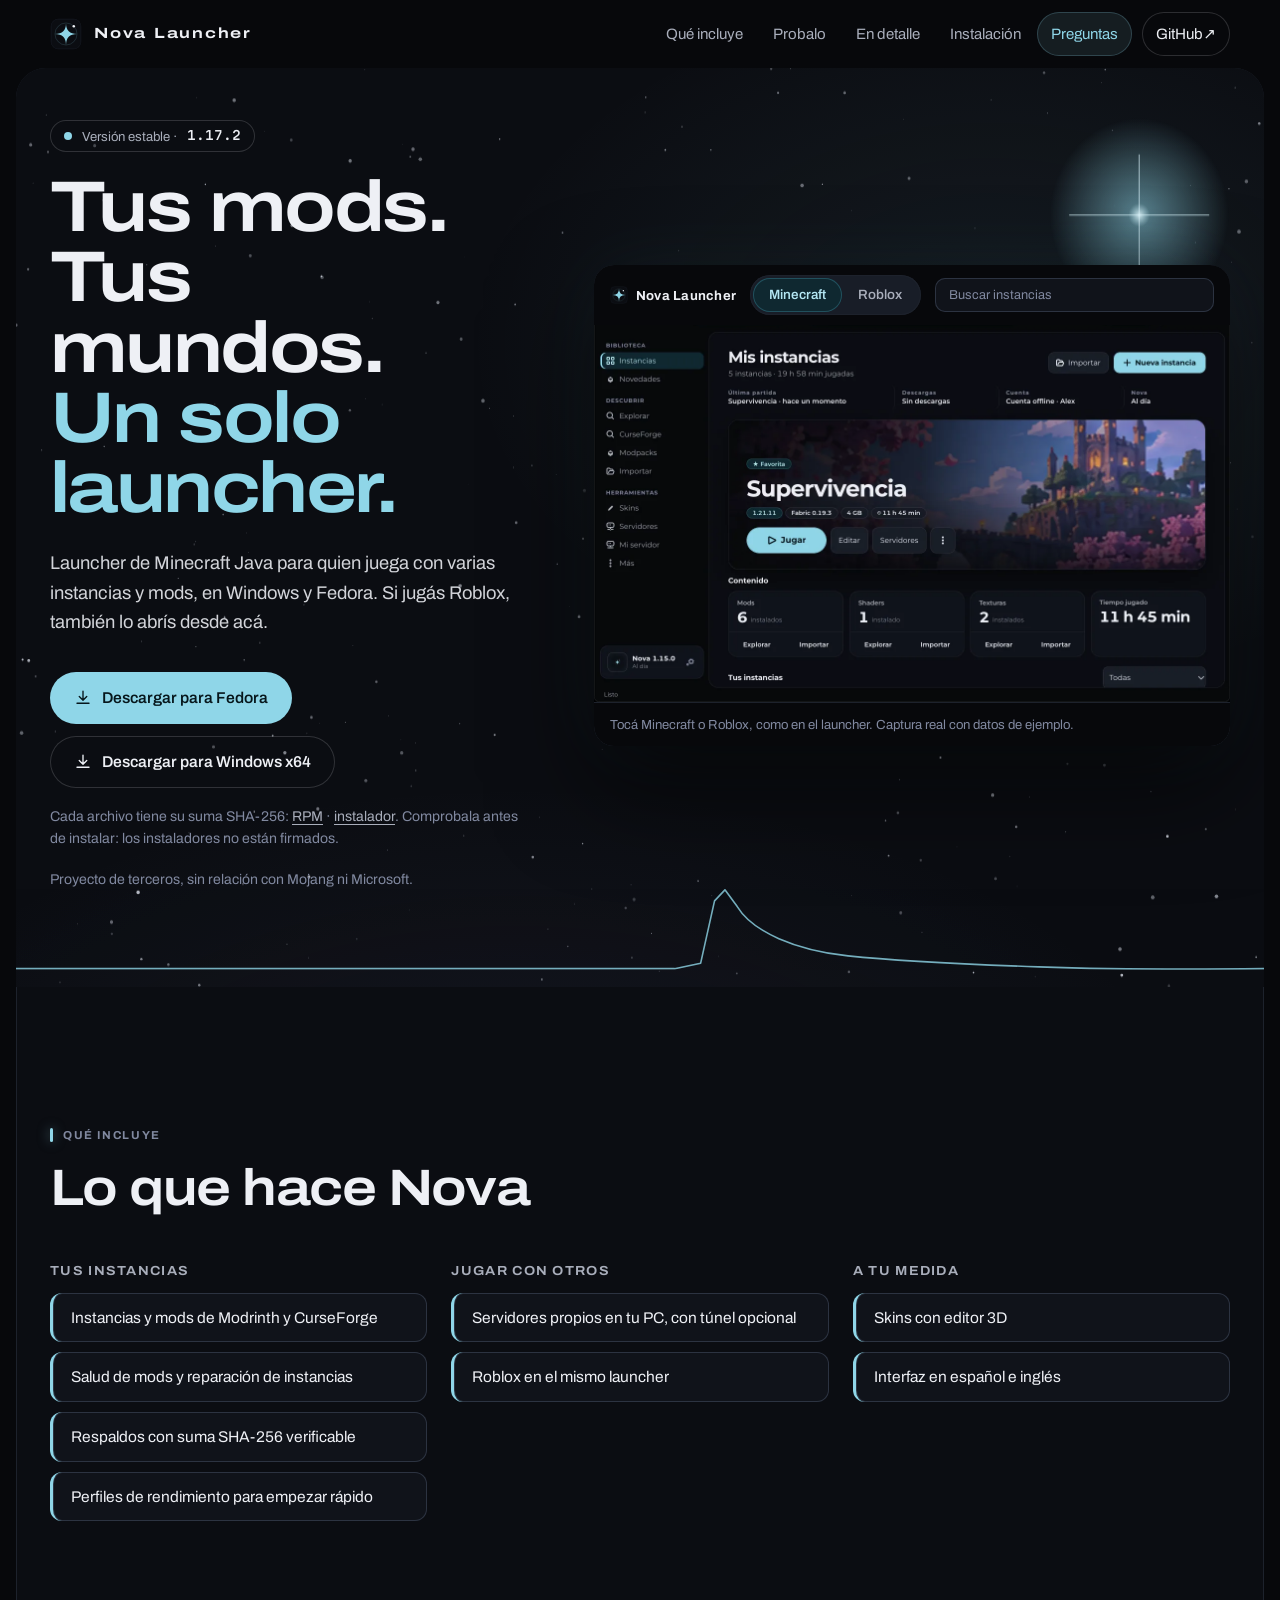
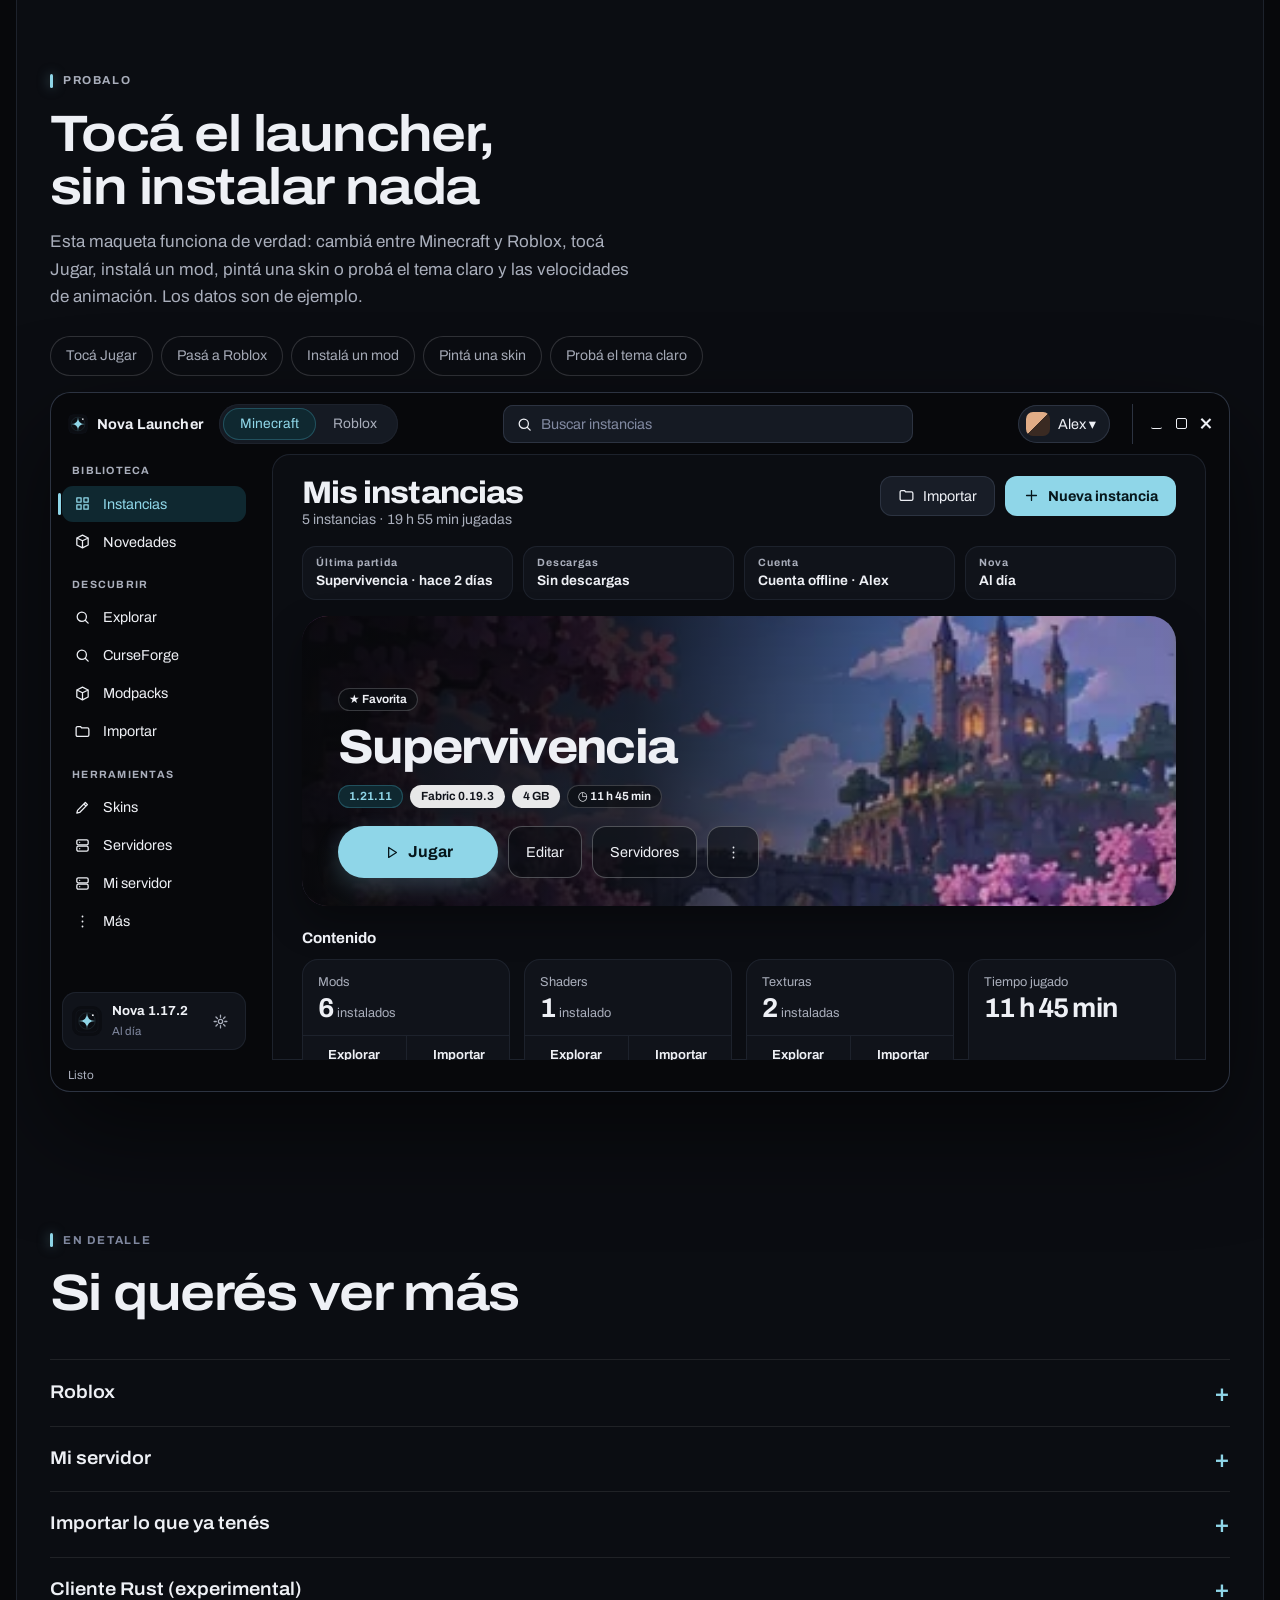
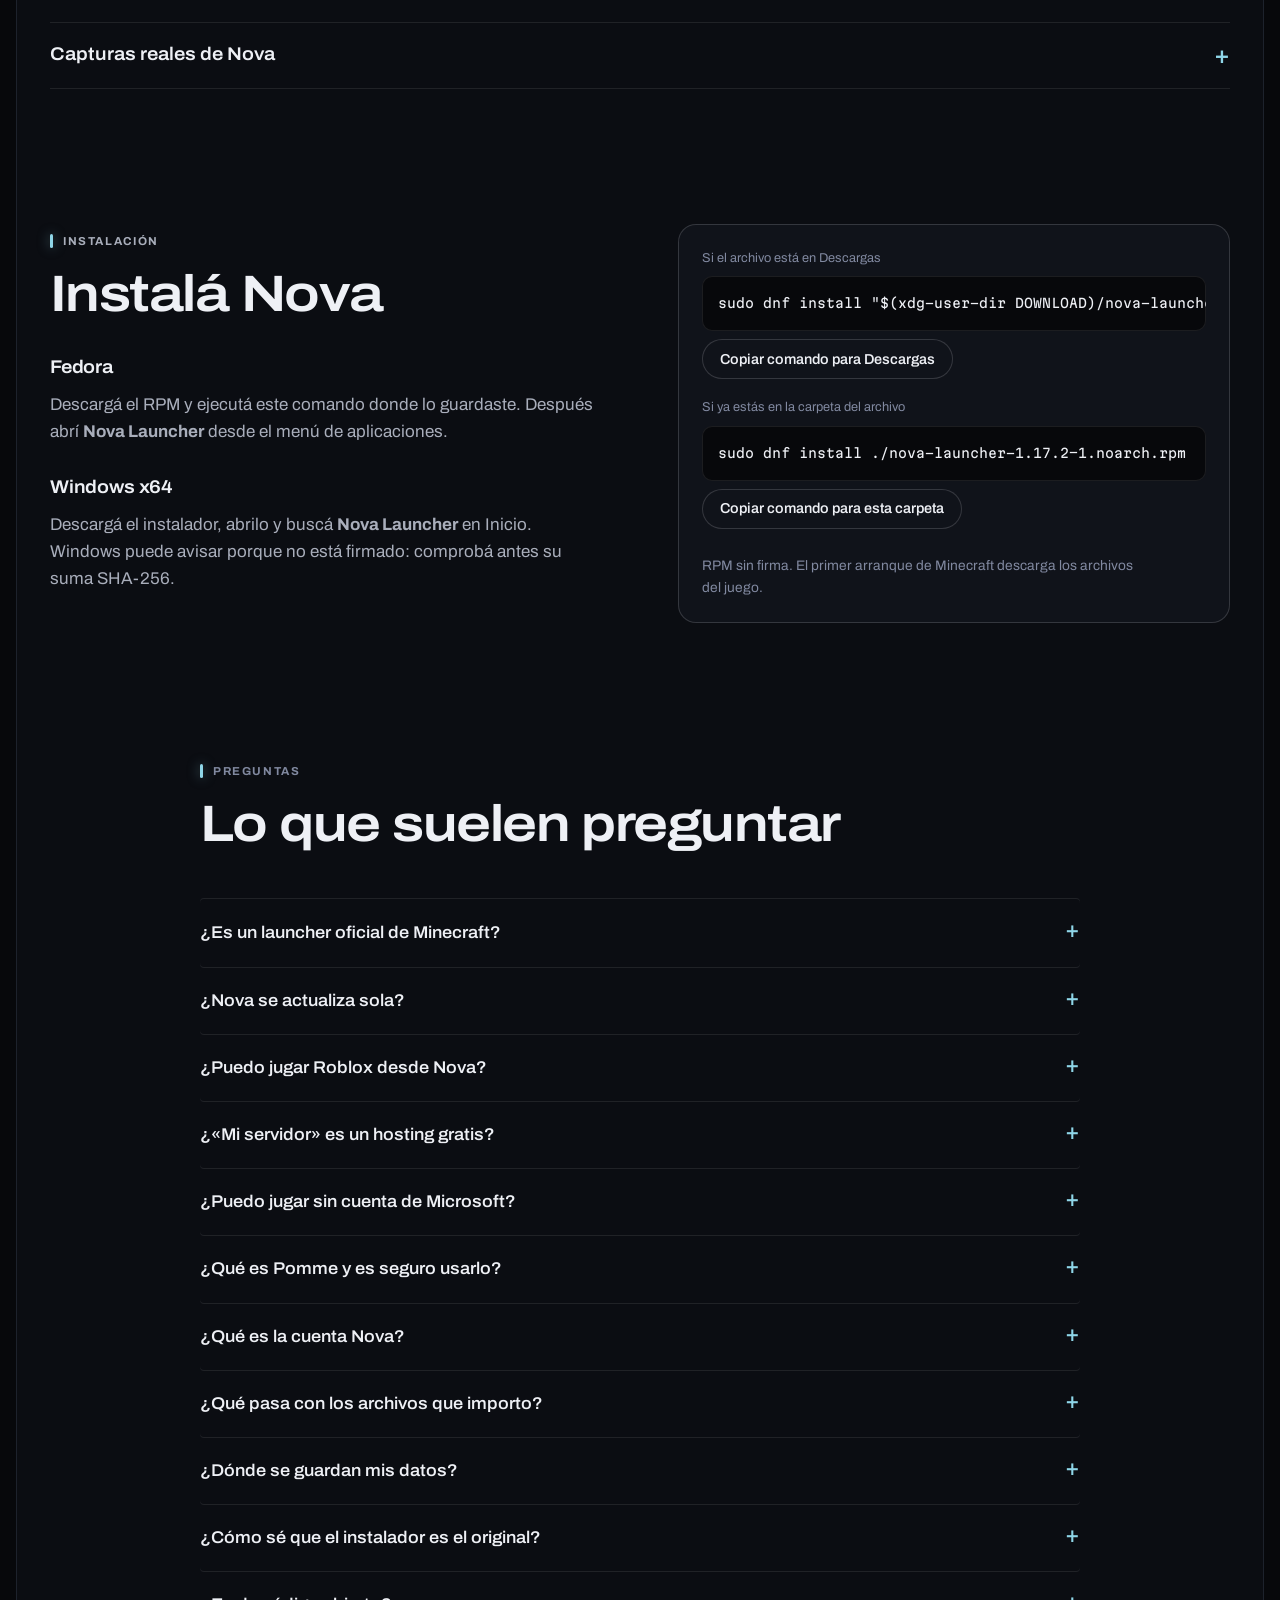
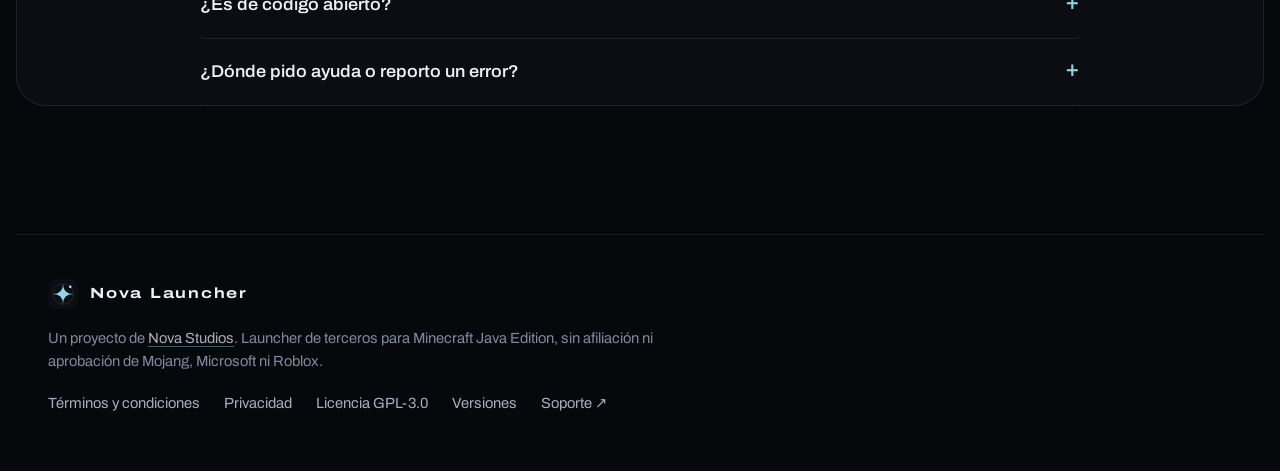
==== commit 8423a2dd: "Web: datos estructurados con alternateName, versión y precio Co-Authored-By: Claude Sonnet 5.5 <nore" ====
--- a/docs/index.html
+++ b/docs/index.html
@@ -26,7 +26,7 @@
   <link rel="stylesheet" href="estilos.css?v=1.17.2">
   <link rel="stylesheet" href="demo.css?v=1.17.2">
   <script type="application/ld+json">
-  {"@context":"https://schema.org","@type":"SoftwareApplication","name":"Nova Launcher","applicationCategory":"GameApplication","operatingSystem":"Windows, Fedora Linux","url":"https://www.novamc.site/","downloadUrl":"https://github.com/wegfopjeawfgn/nova-launcher/releases/latest","description":"Launcher de terceros para Minecraft Java Edition: instancias, mods, respaldos, skins, servidor local y acceso a Roblox.","inLanguage":"es","publisher":{"@type":"Organization","name":"Nova Studios","url":"https://studiosnova.vercel.app/"}}
+  {"@context":"https://schema.org","@type":"SoftwareApplication","name":"Nova Launcher","alternateName":"NovaMC","softwareVersion":"1.17.2","offers":{"@type":"Offer","price":"0","priceCurrency":"USD"},"applicationCategory":"GameApplication","operatingSystem":"Windows, Fedora Linux","url":"https://www.novamc.site/","downloadUrl":"https://github.com/wegfopjeawfgn/nova-launcher/releases/latest","description":"Launcher de terceros para Minecraft Java Edition: instancias, mods, respaldos, skins, servidor local y acceso a Roblox.","inLanguage":"es","publisher":{"@type":"Organization","name":"Nova Studios","url":"https://studiosnova.vercel.app/"}}
   </script>
 </head>
 <body>
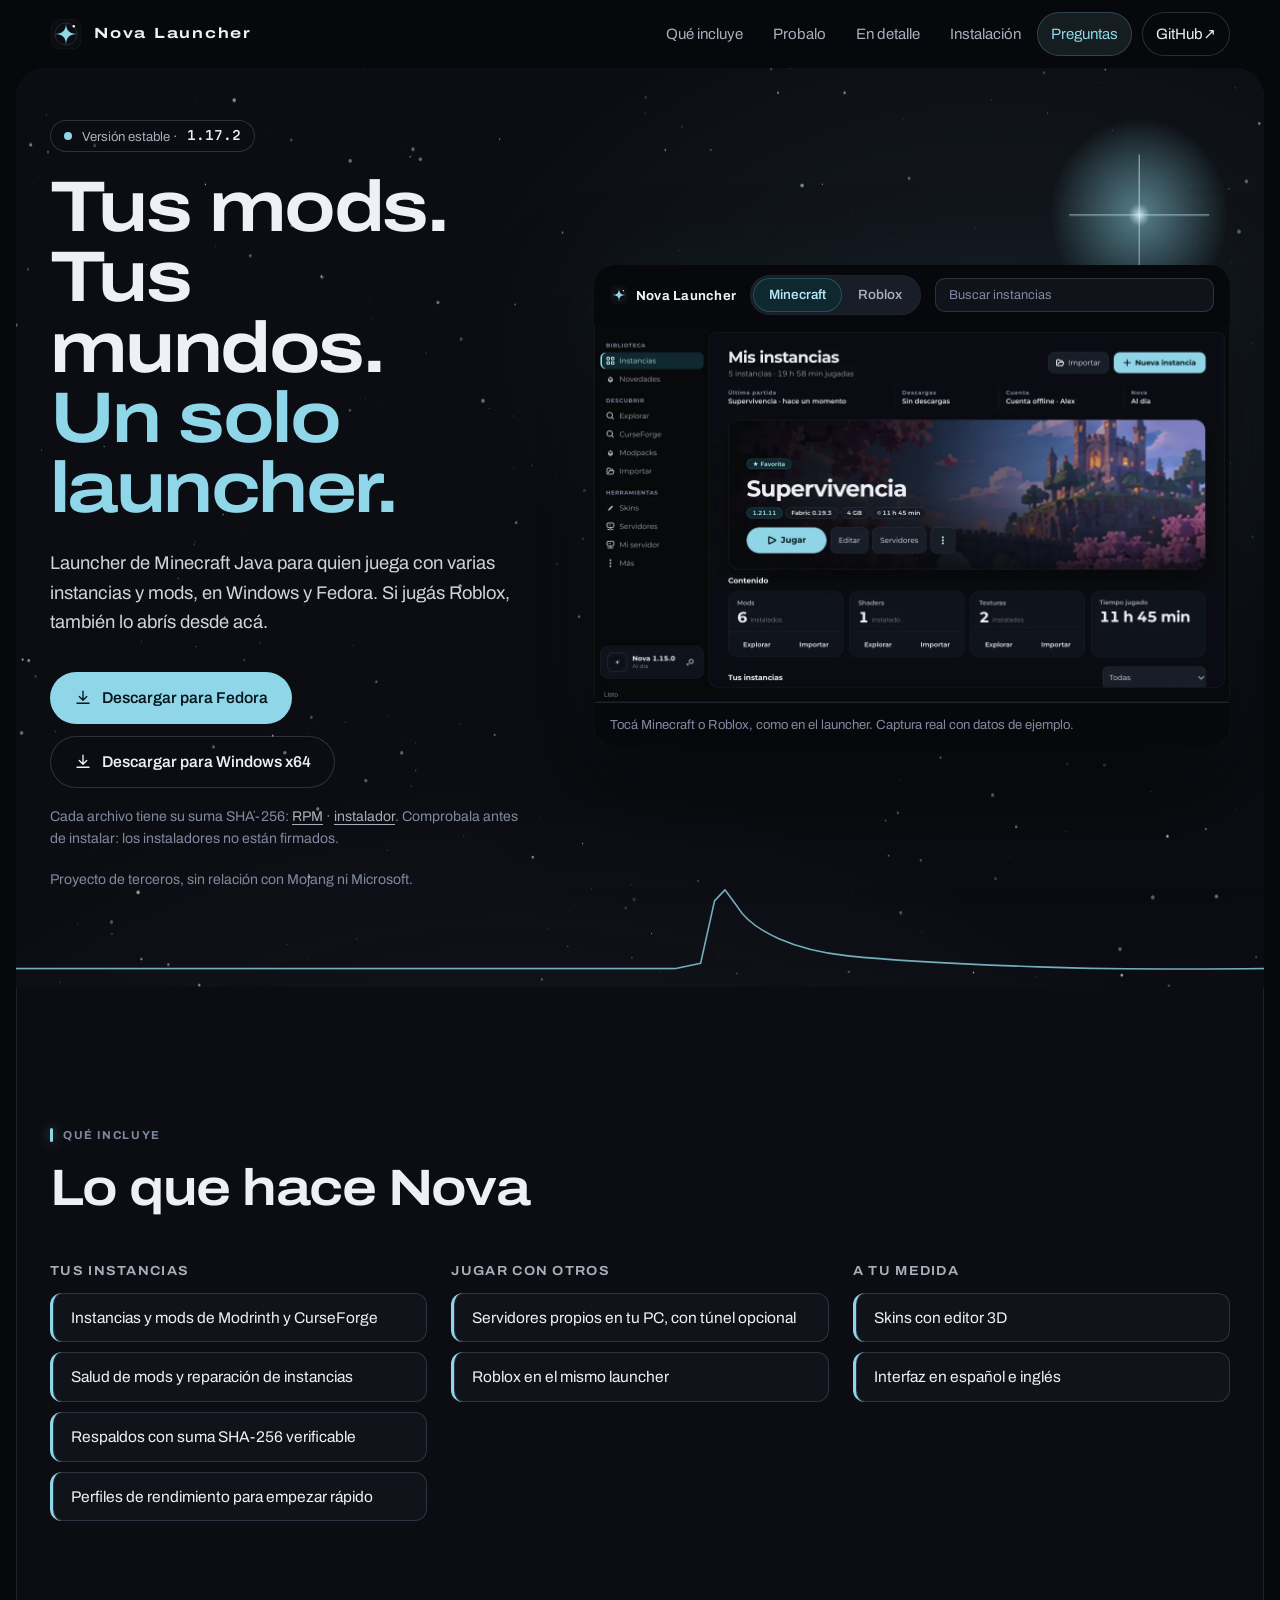
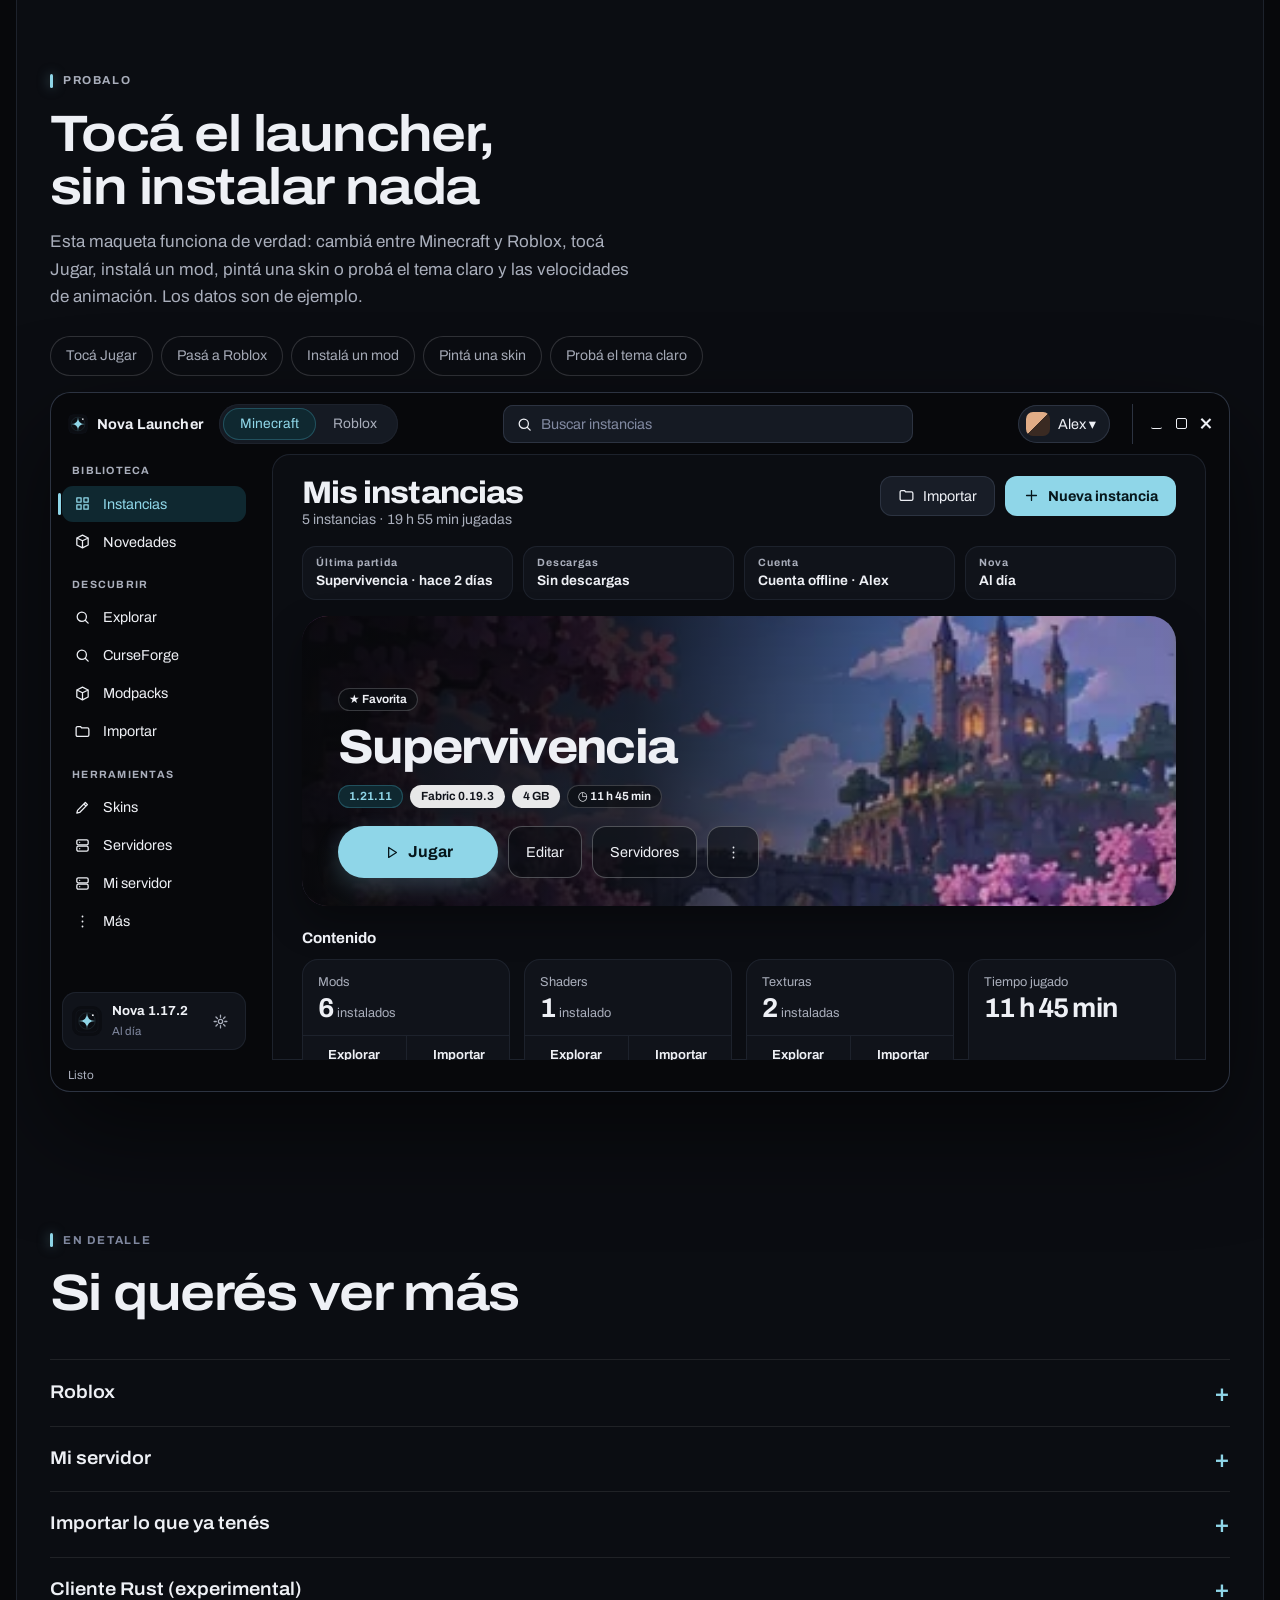
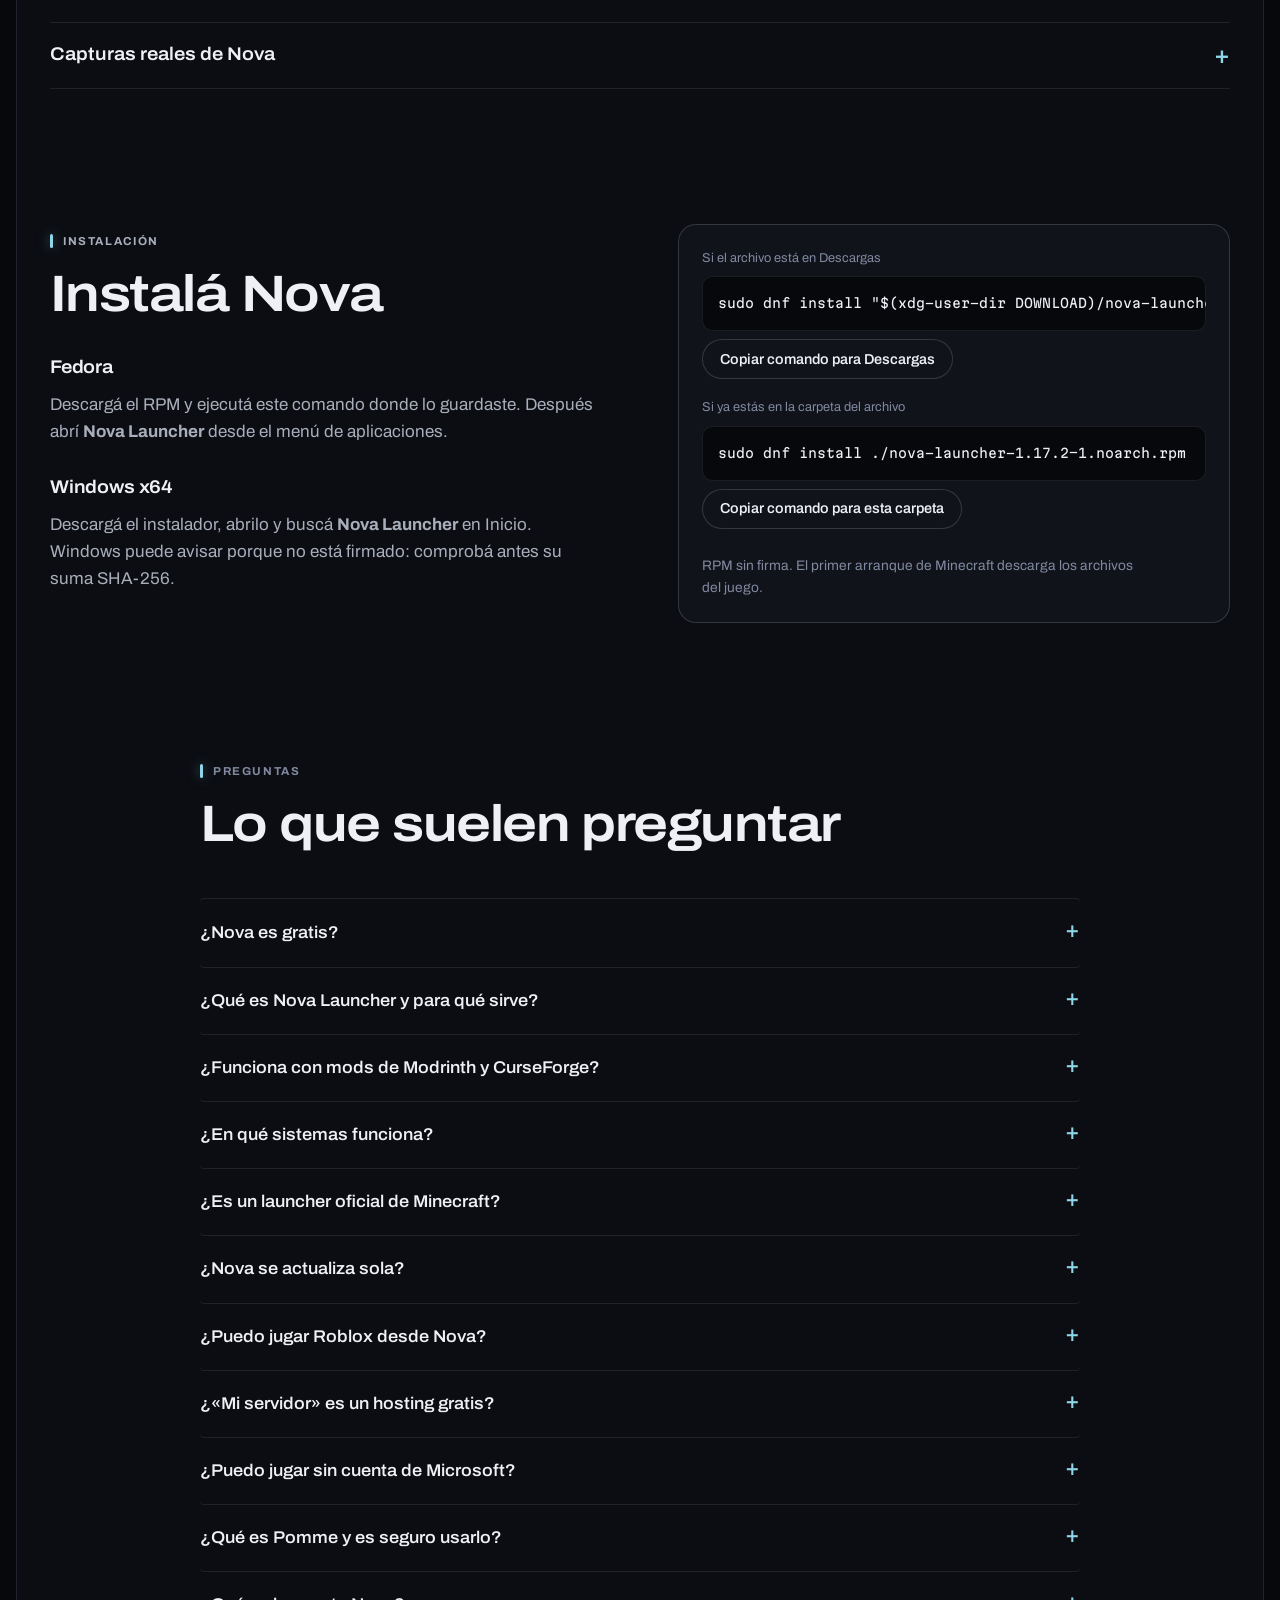
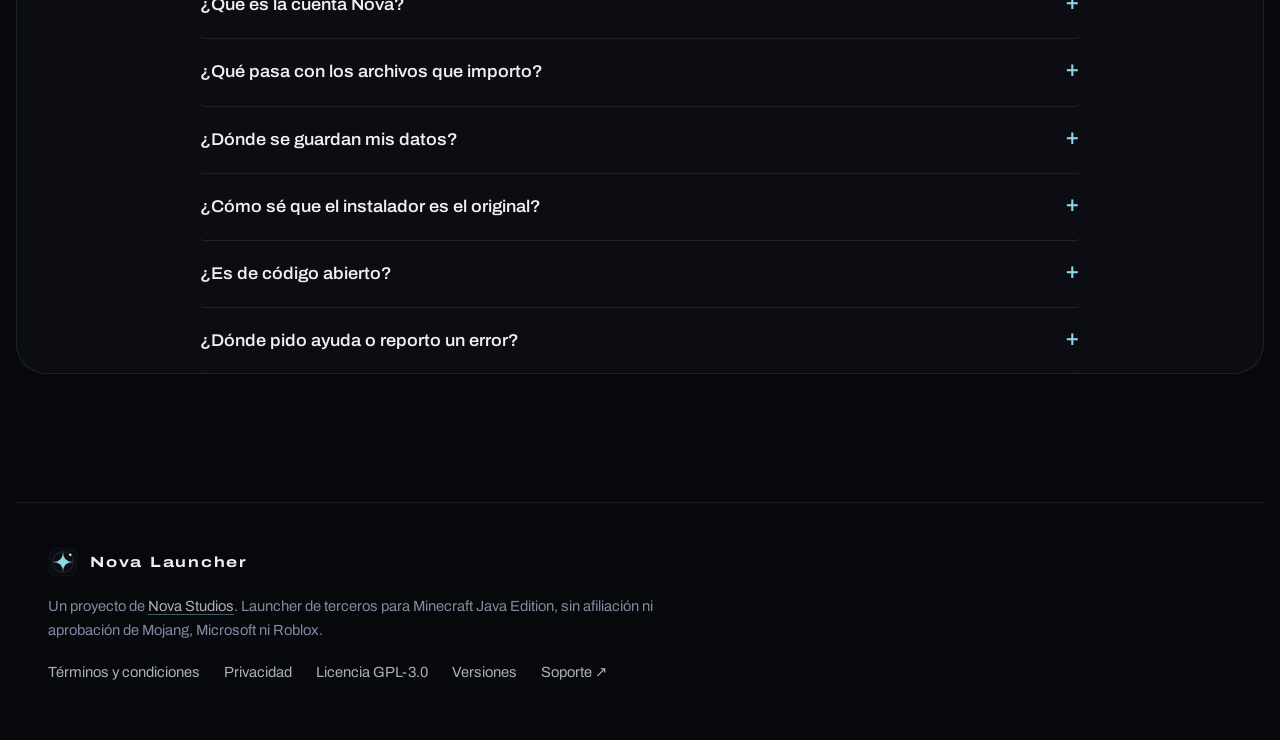
==== commit 8133798d: "Web: preguntas frecuentes con búsquedas comunes Co-Authored-By: Claude Sonnet 5.5 <noreply@anthropic" ====
--- a/docs/index.html
+++ b/docs/index.html
@@ -360,6 +360,22 @@
       <p class="caption">PREGUNTAS</p>
         <h2 id="preguntas-titulo">Lo que suelen preguntar</h2>
       <details>
+        <summary>¿Nova es gratis?</summary>
+        <p>Sí. Es software libre bajo la GNU GPL v3.0 o posterior y el launcher no tiene planes de pago. Minecraft no viene incluido.</p>
+      </details>
+      <details>
+        <summary>¿Qué es Nova Launcher y para qué sirve?</summary>
+        <p>Es un launcher de terceros para Minecraft Java Edition. Desde una sola aplicación de escritorio gestionás instancias, mods, skins y respaldos, y podés levantar un servidor local en tu computadora.</p>
+      </details>
+      <details>
+        <summary>¿Funciona con mods de Modrinth y CurseForge?</summary>
+        <p>Sí. Podés buscar e instalar mods de Modrinth desde Nova. Con CurseForge usás su API oficial con tu propia clave: solo se instalan los mods que permiten descargas de terceros (el resto se abre en la web) y las dependencias no se instalan solas. La búsqueda de CurseForge todavía no se probó con una clave real.</p>
+      </details>
+      <details>
+        <summary>¿En qué sistemas funciona?</summary>
+        <p>En Windows x64 y en Fedora. También hay un paquete Flatpak, que se compiló y abrió en Fedora pero todavía no se probó con una partida completa.</p>
+      </details>
+      <details>
         <summary>¿Es un launcher oficial de Minecraft?</summary>
         <p>No. Nova es un proyecto de terceros, sin afiliación ni aprobación de Mojang, Microsoft ni Roblox. Minecraft y Roblox son marcas de sus titulares.</p>
       </details>
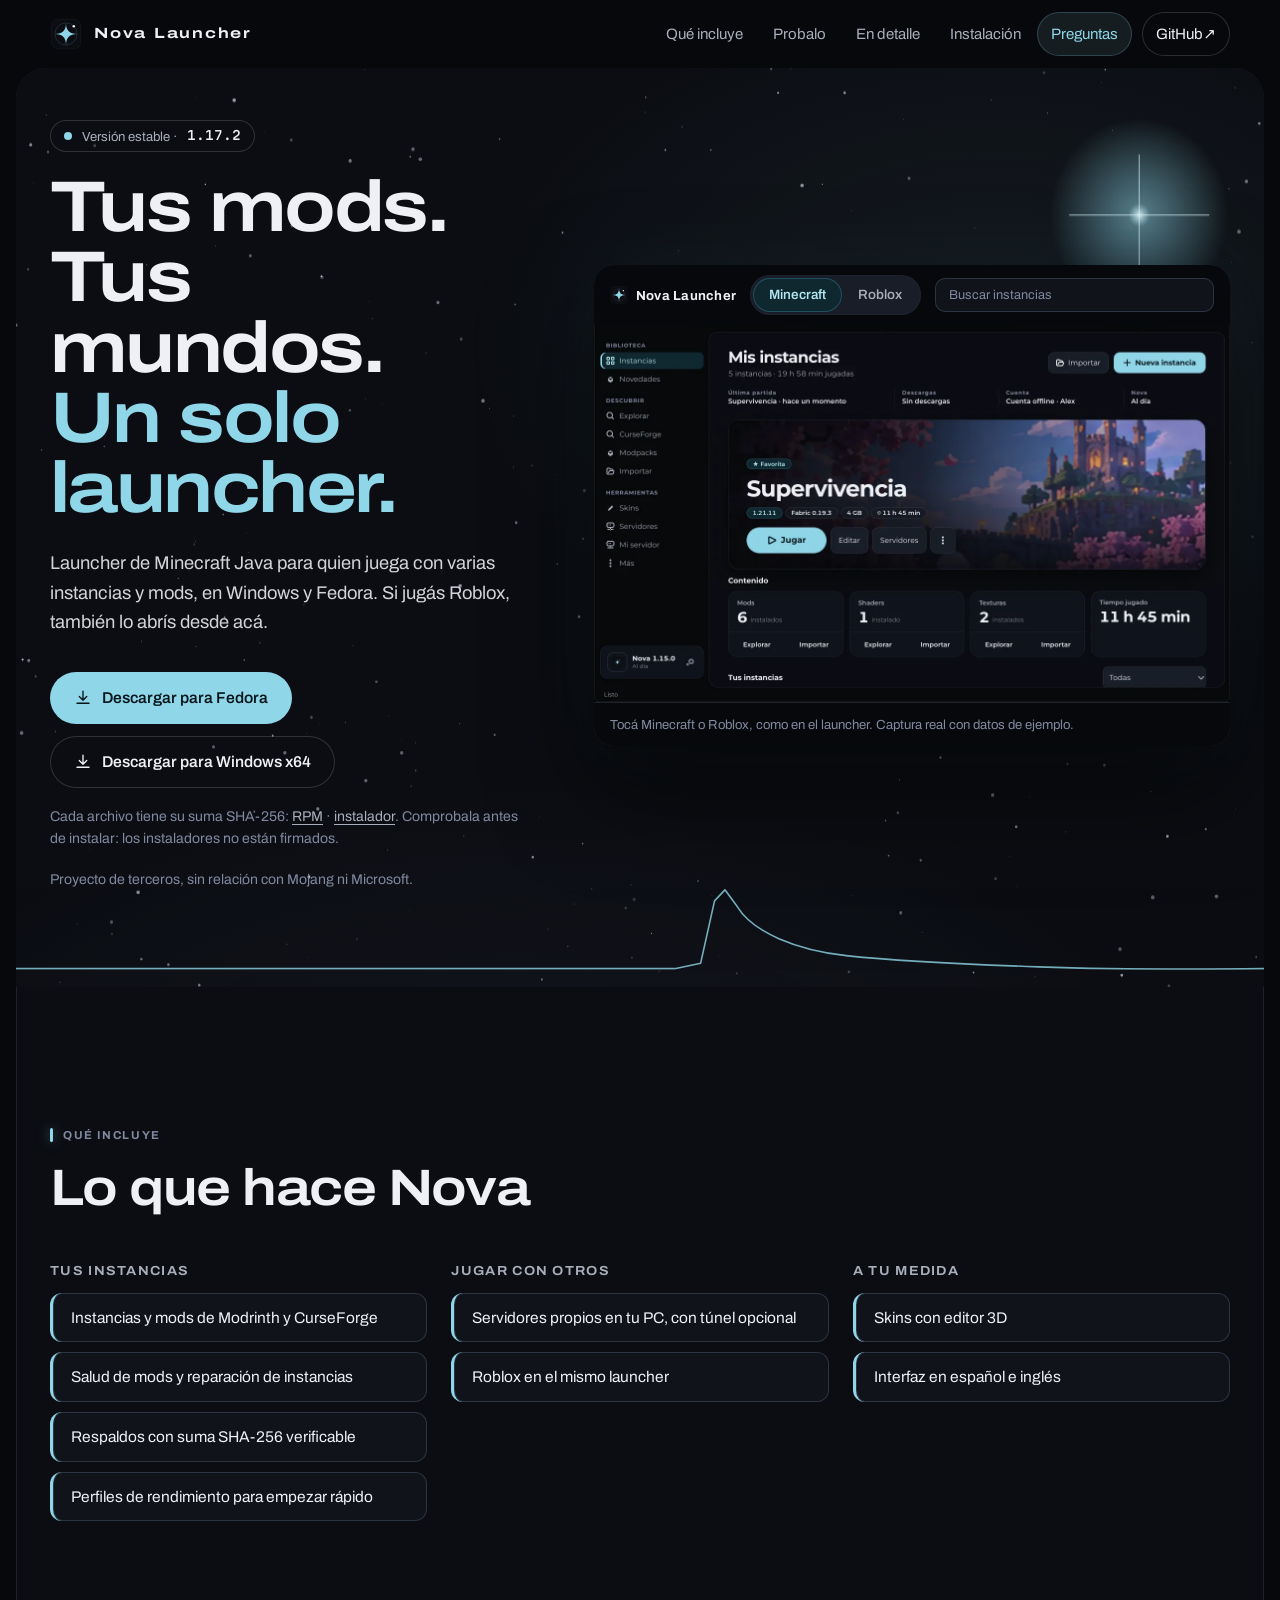
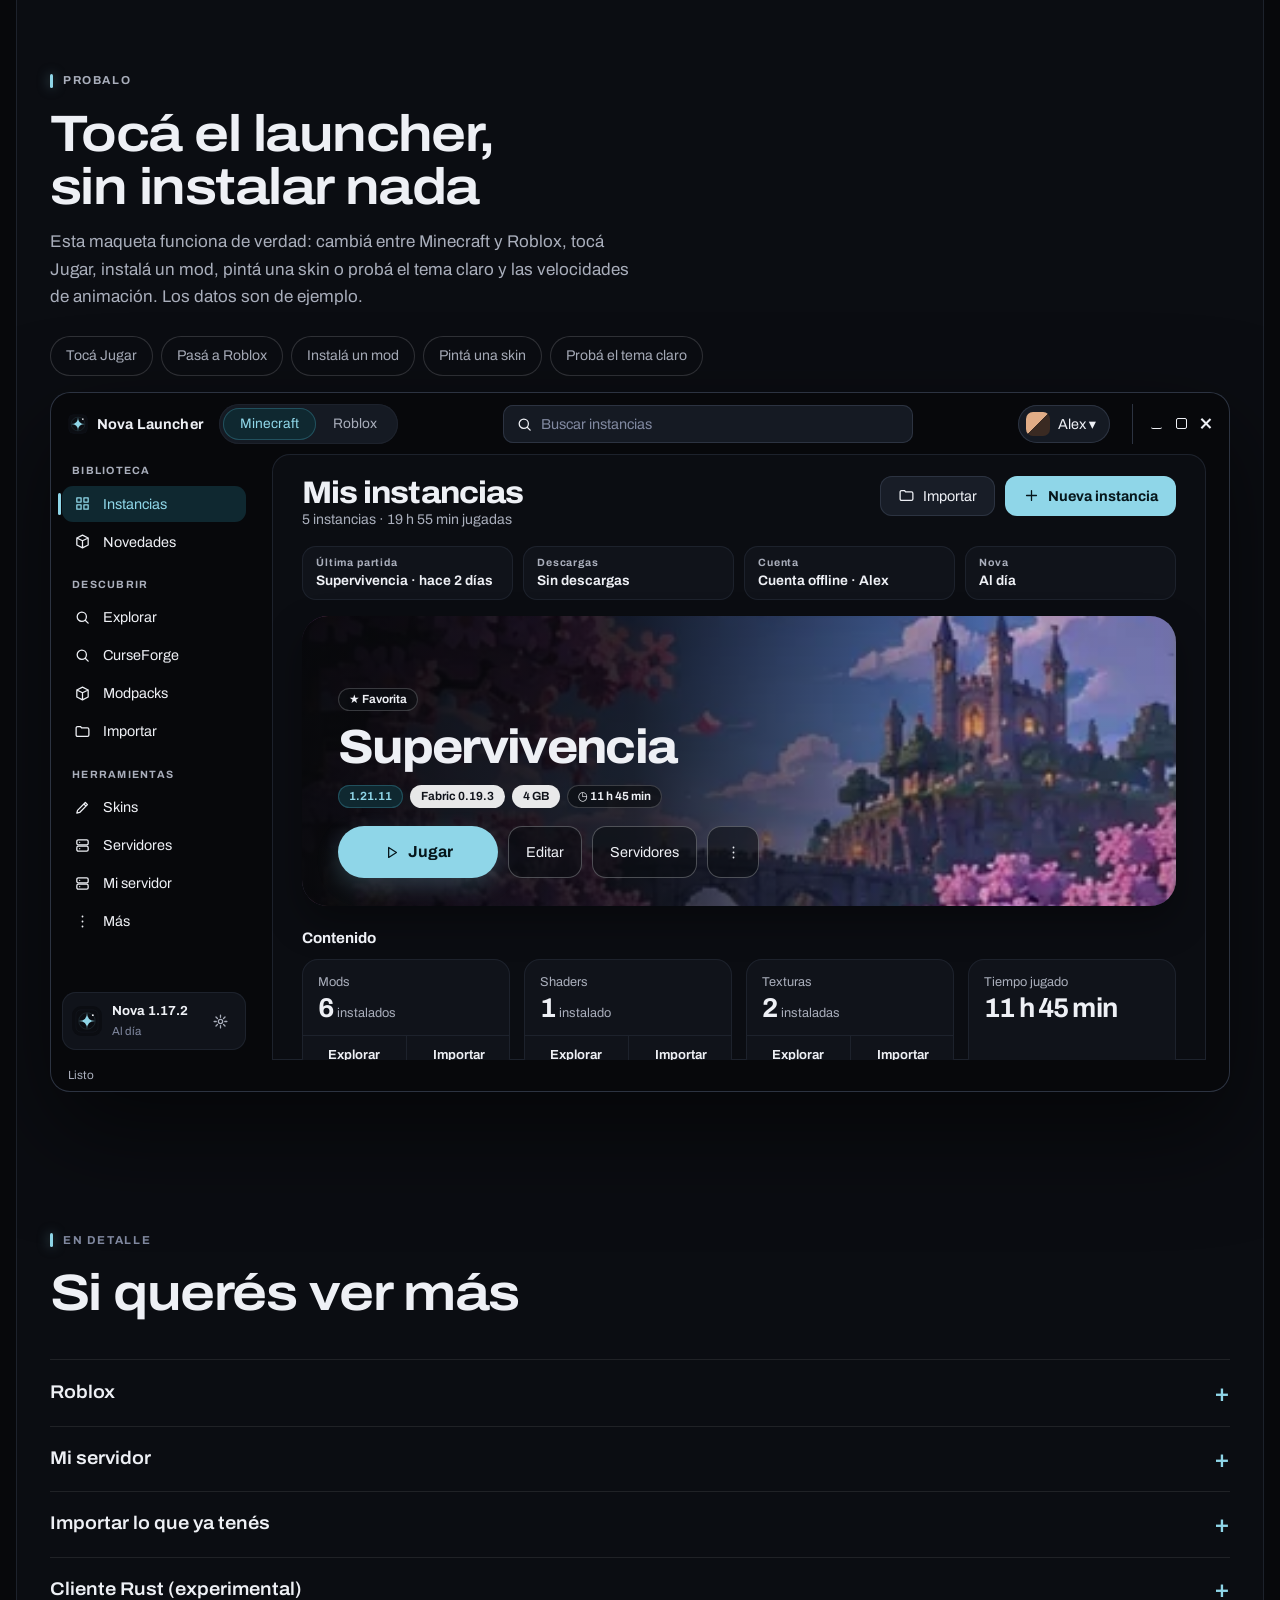
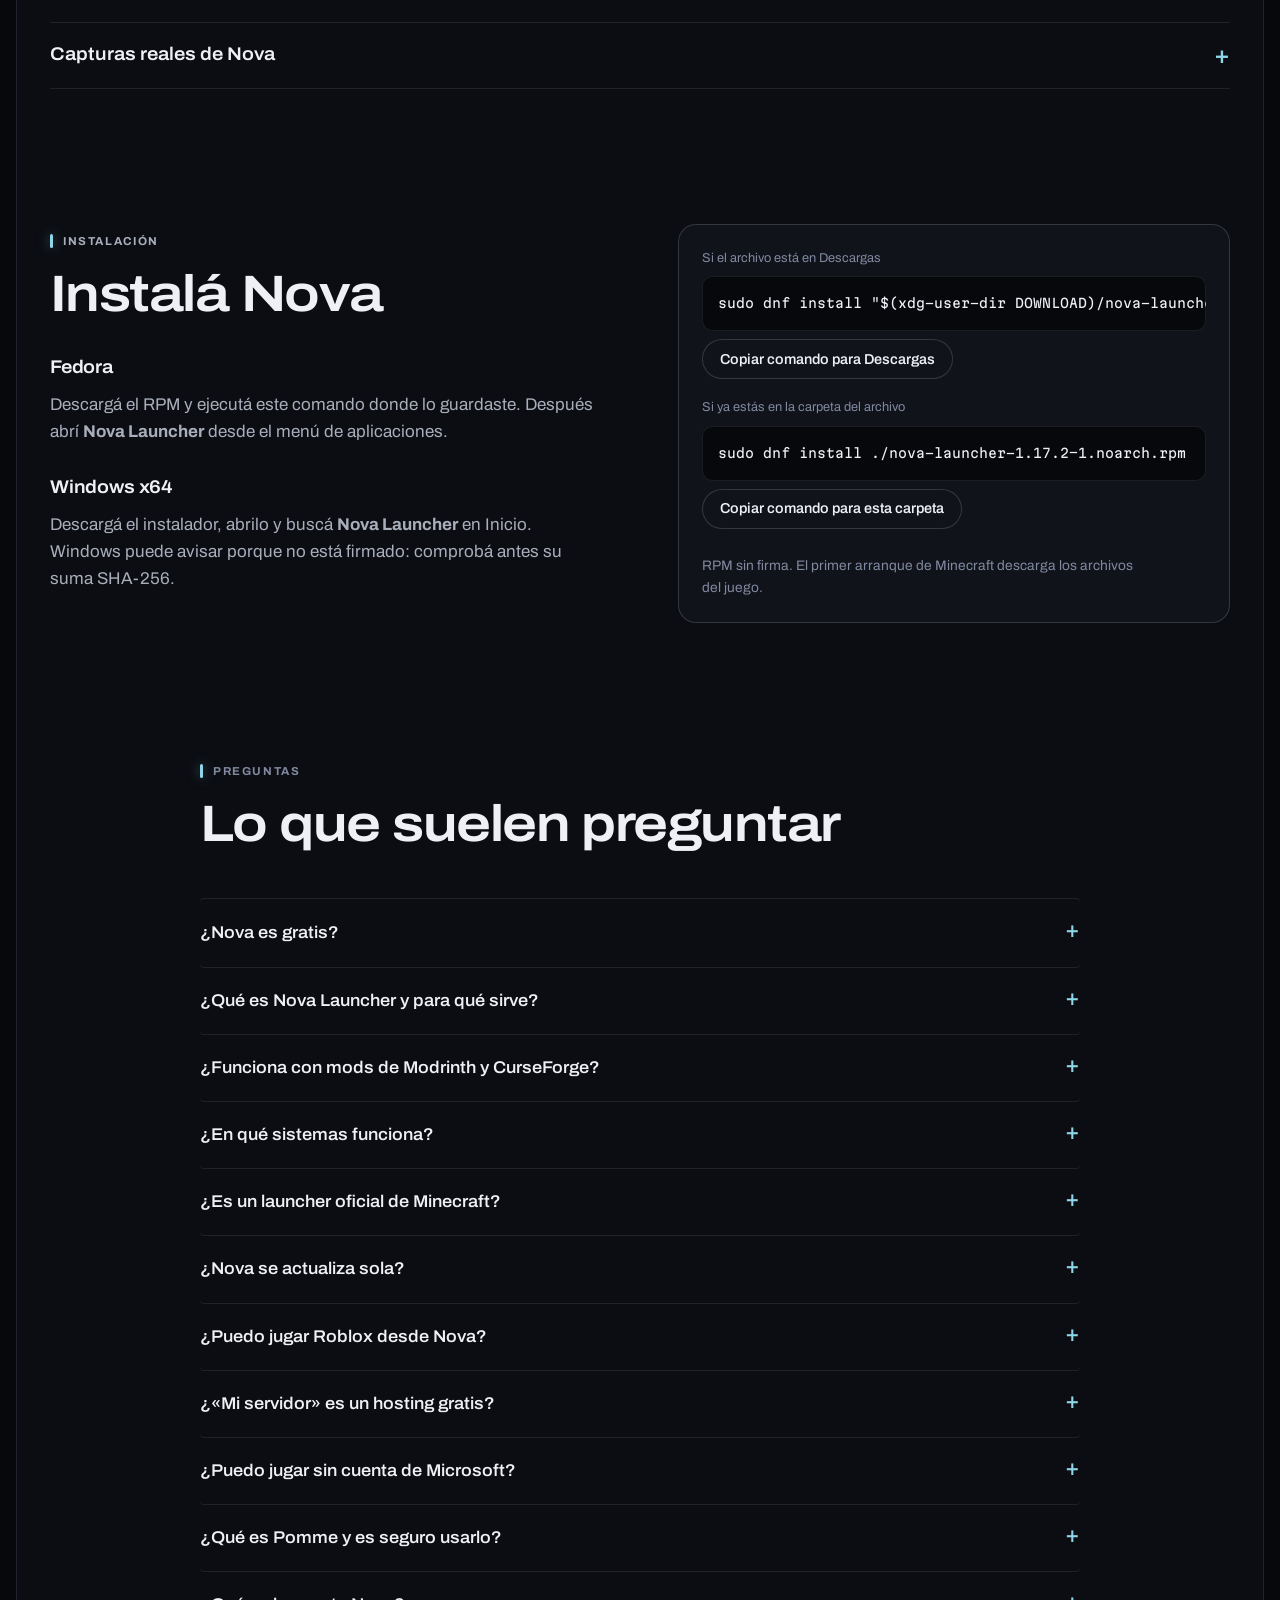
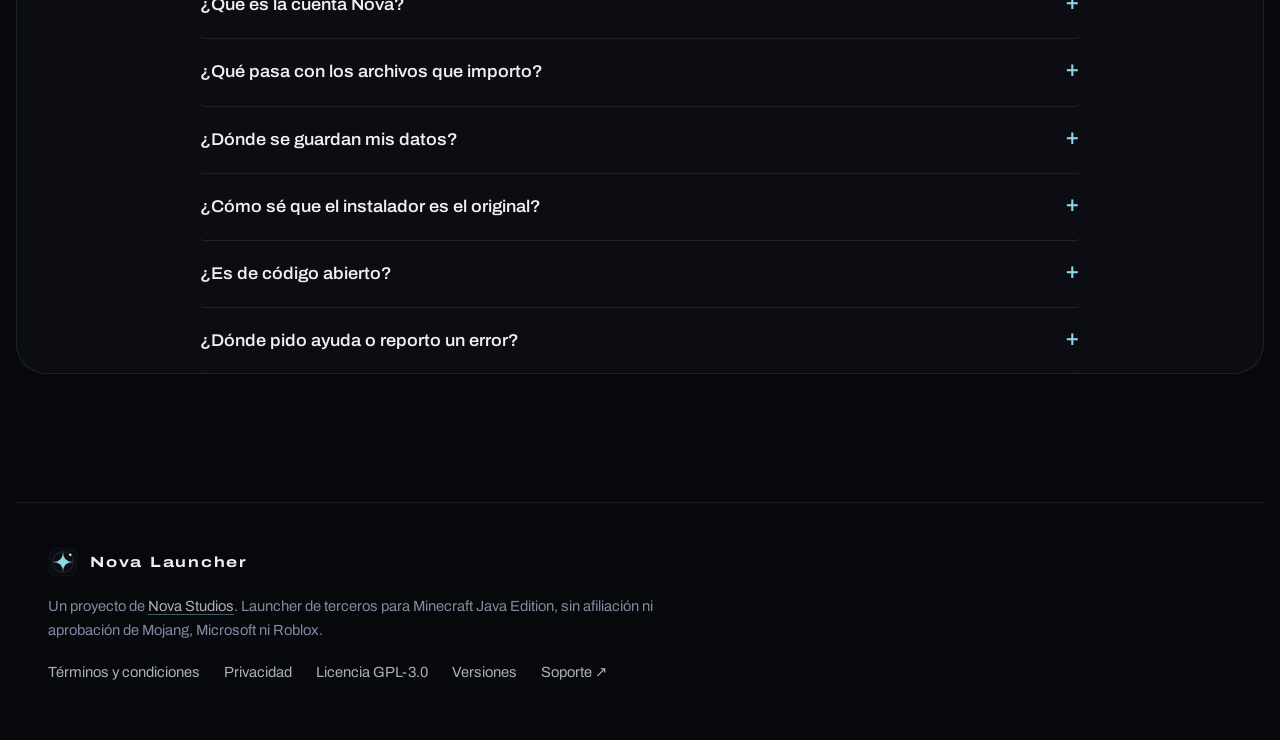
==== commit d9bfc55d: "Web: aclarar que se puede jugar offline gratis Co-Authored-By: Claude Sonnet 5.5 <noreply@anthropic." ====
--- a/docs/index.html
+++ b/docs/index.html
@@ -361,7 +361,7 @@
         <h2 id="preguntas-titulo">Lo que suelen preguntar</h2>
       <details>
         <summary>¿Nova es gratis?</summary>
-        <p>Sí. Es software libre bajo la GNU GPL v3.0 o posterior y el launcher no tiene planes de pago. Minecraft no viene incluido.</p>
+        <p>Nova es software libre bajo la GNU GPL v3.0 o posterior y no tiene planes de pago. Minecraft no viene incluido: para jugar online con cuenta hace falta tener Minecraft Java. Igual, Nova te deja jugar sin conexión con perfiles offline, que es la forma gratis de jugar.</p>
       </details>
       <details>
         <summary>¿Qué es Nova Launcher y para qué sirve?</summary>
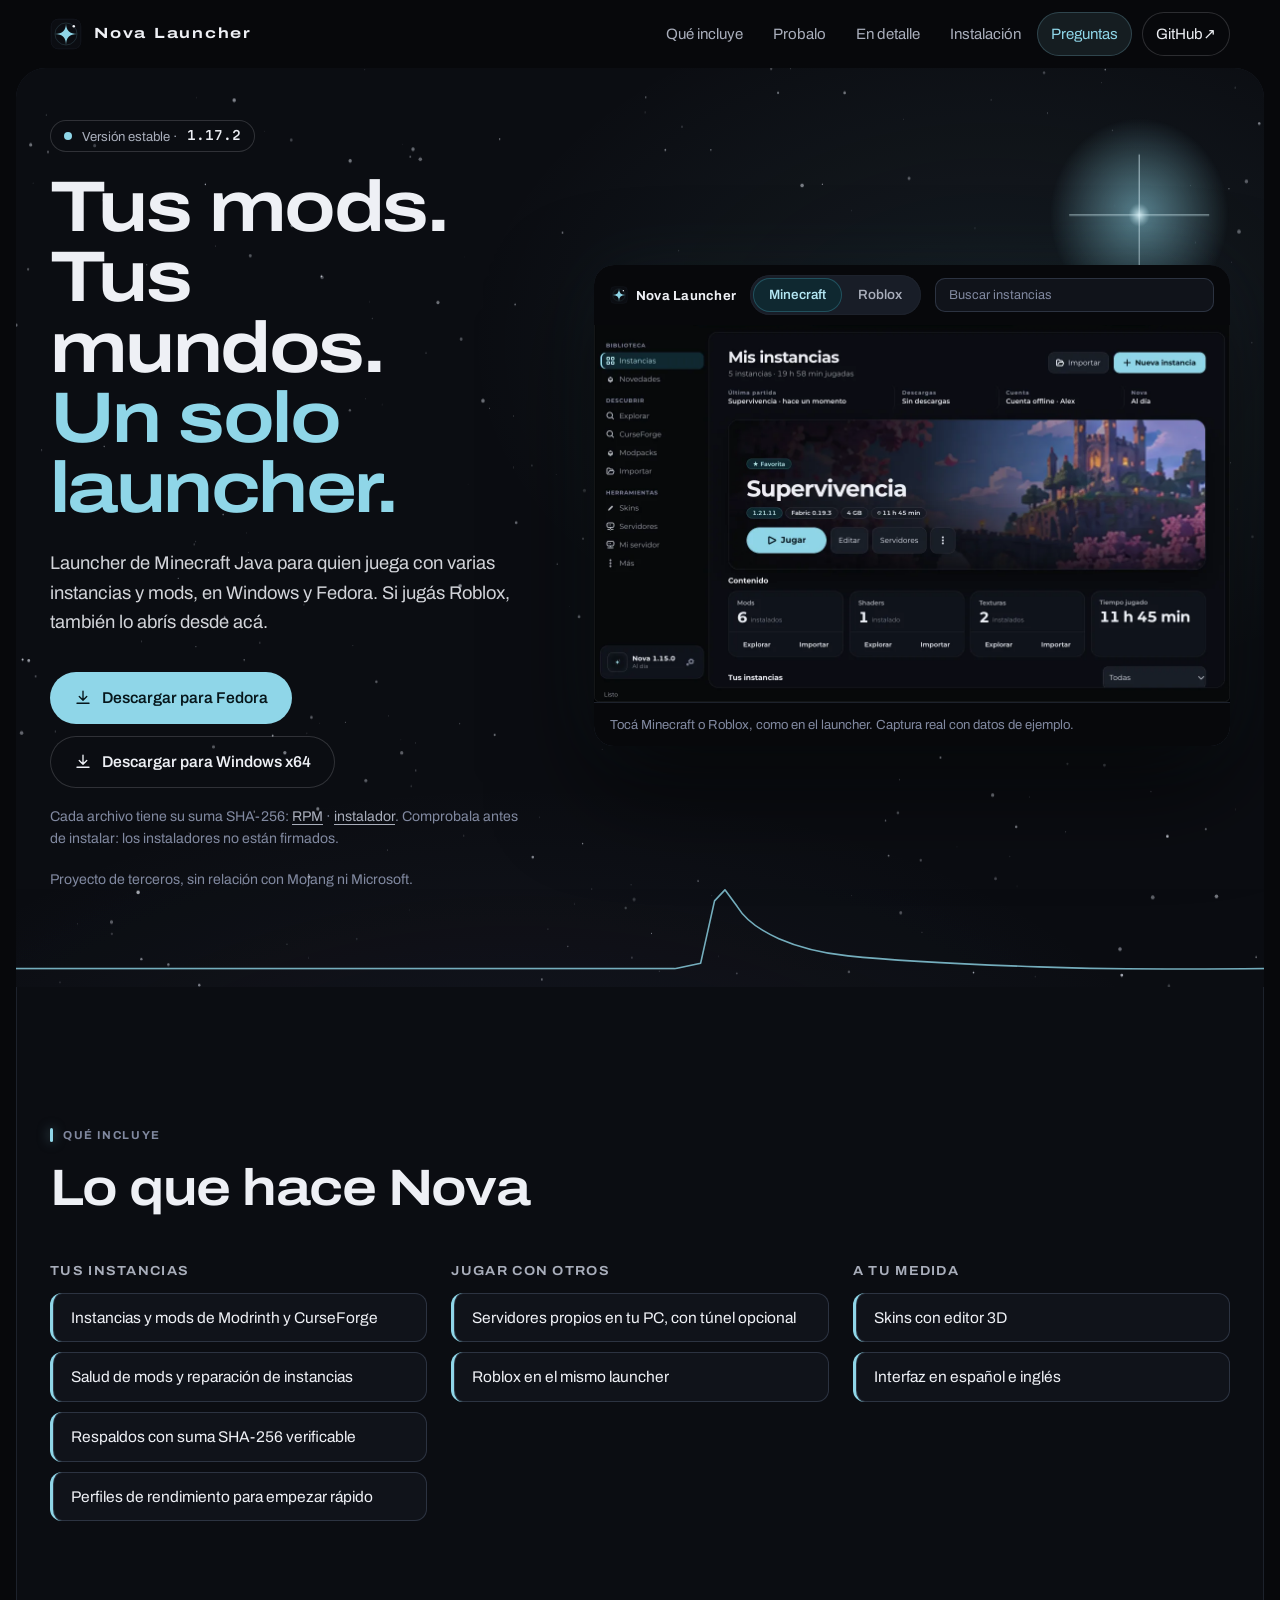
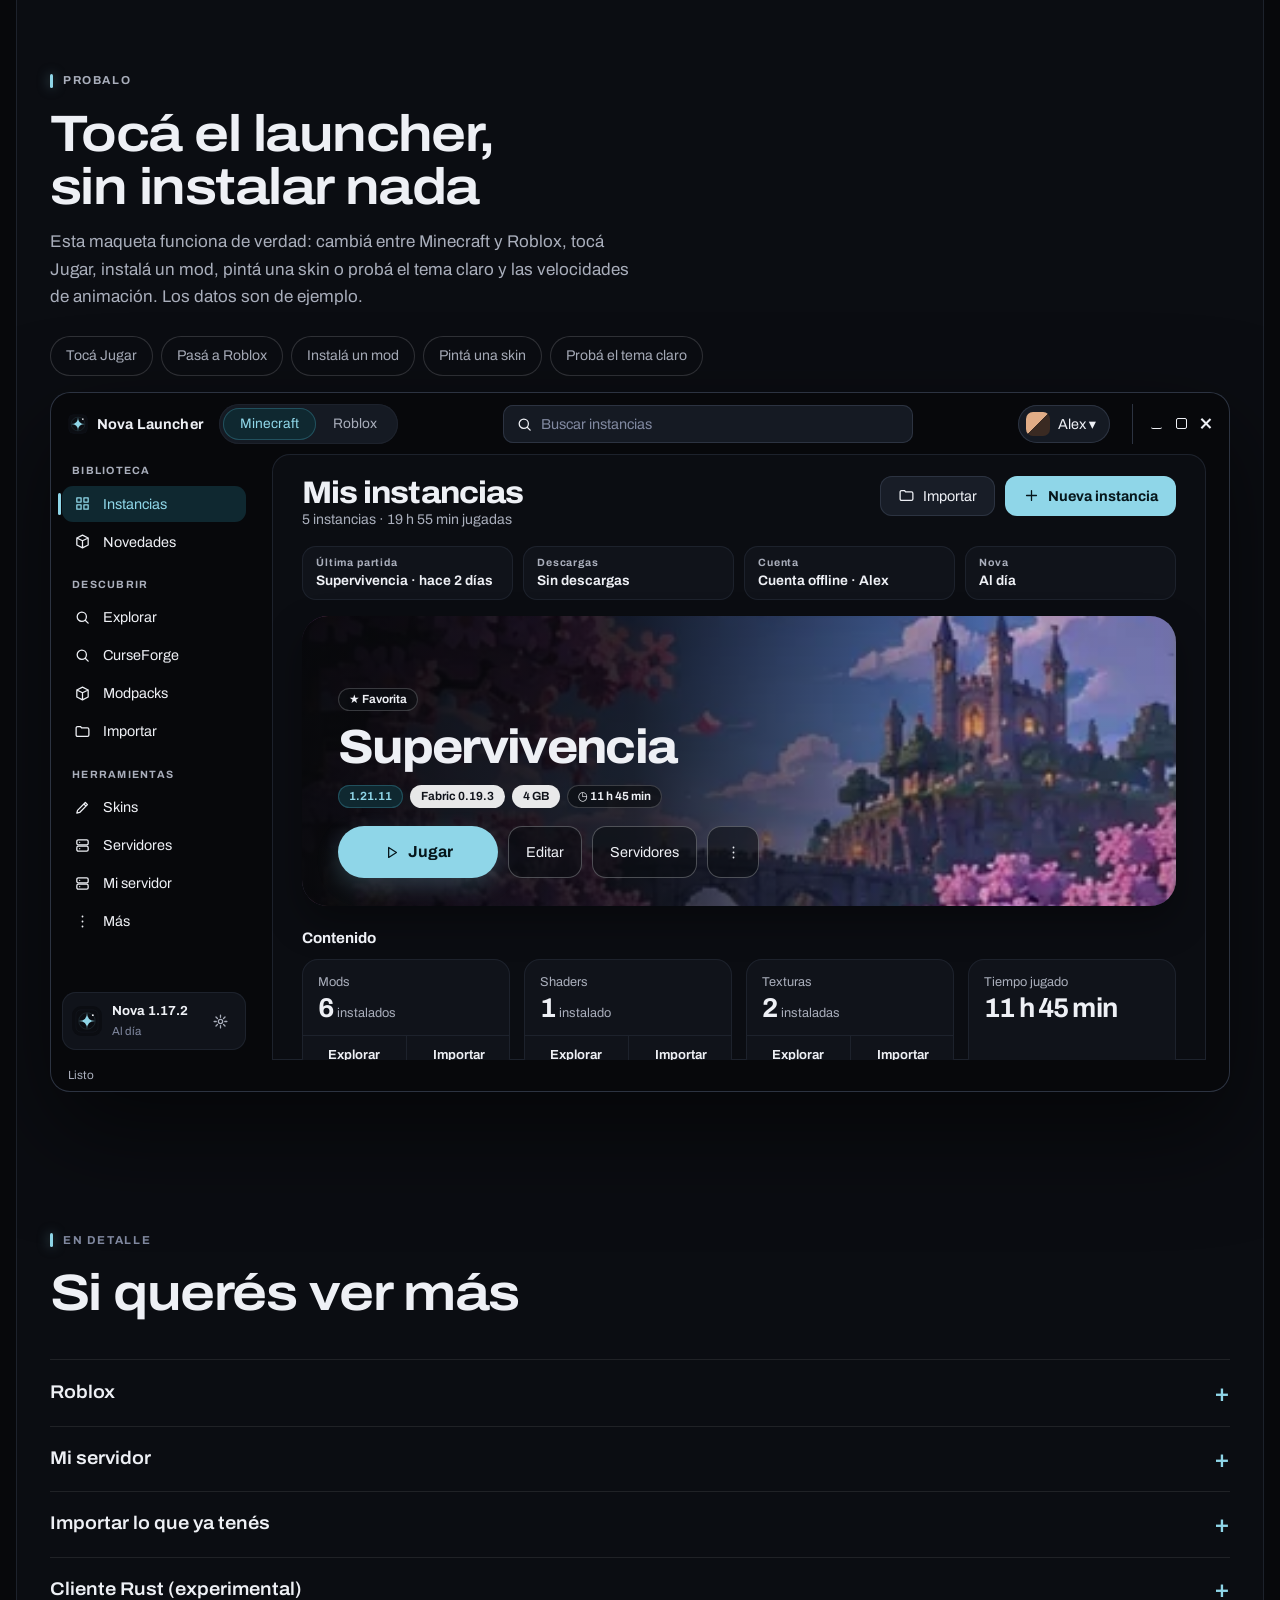
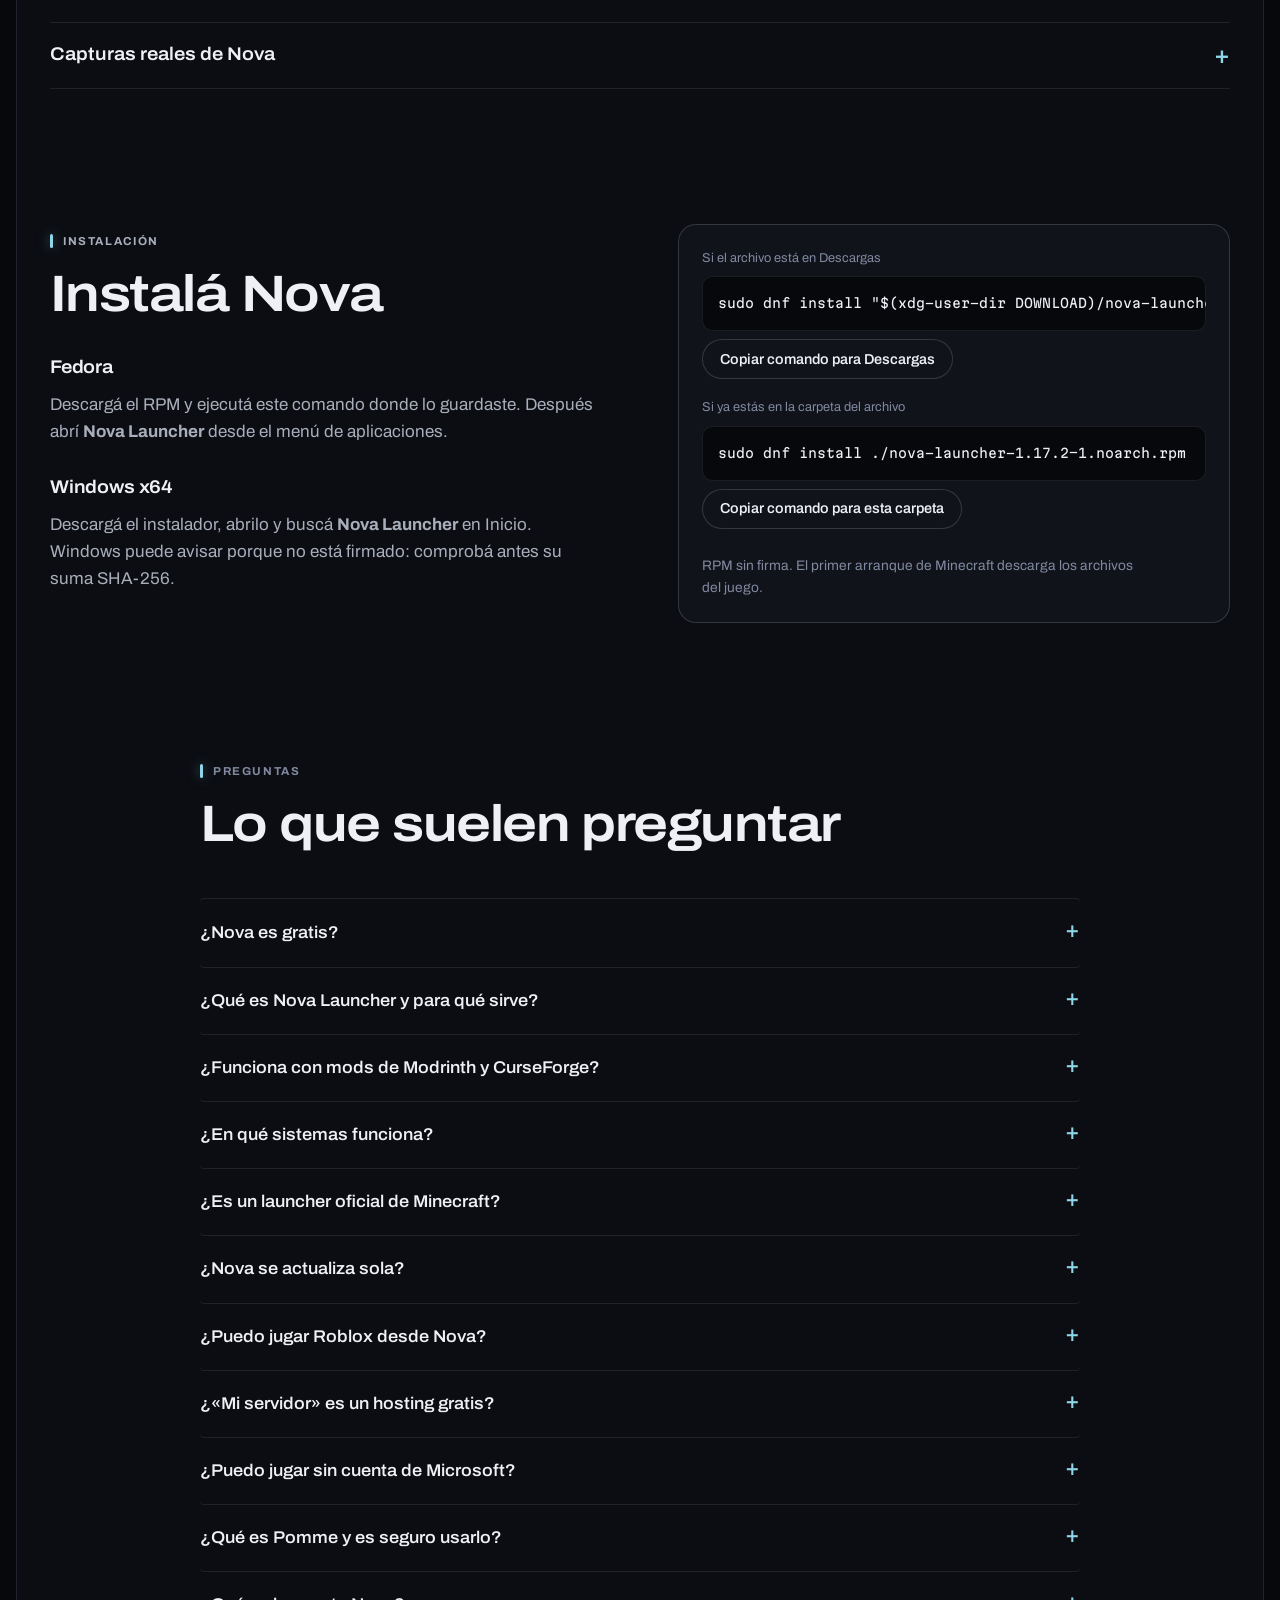
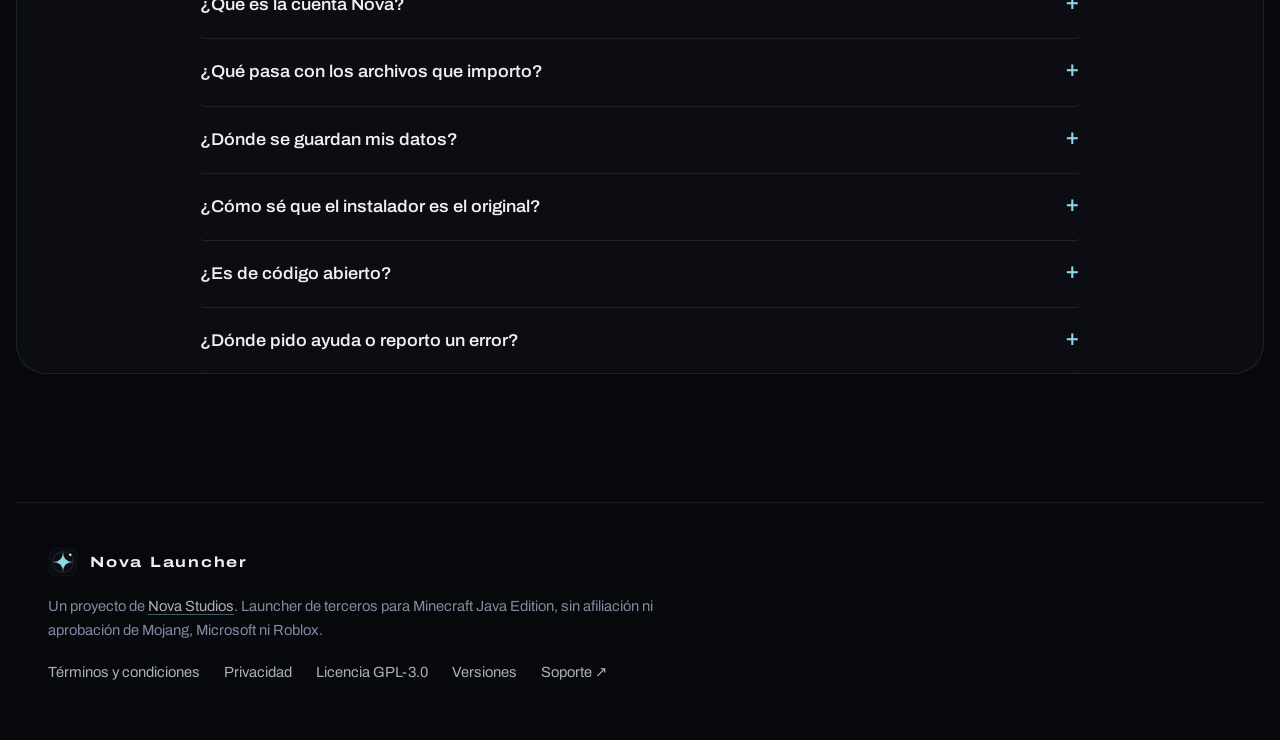
==== commit c83f25d0: "Web: lastmod del sitemap y metas para compartir Co-Authored-By: Claude Sonnet 5.5 <noreply@anthropic" ====
--- a/docs/index.html
+++ b/docs/index.html
@@ -19,6 +19,9 @@
   <meta property="og:image:width" content="1280">
   <meta property="og:image:height" content="820">
   <meta property="og:image:alt" content="Biblioteca de Nova Launcher con el banner de una instancia y el botón Jugar">
+  <meta property="og:image:type" content="image/webp">
+  <meta property="og:site_name" content="Nova Launcher">
+  <meta property="og:locale" content="es_AR">
   <meta name="twitter:card" content="summary_large_image">
   <link rel="preconnect" href="https://fonts.googleapis.com">
   <link rel="preconnect" href="https://fonts.gstatic.com" crossorigin>
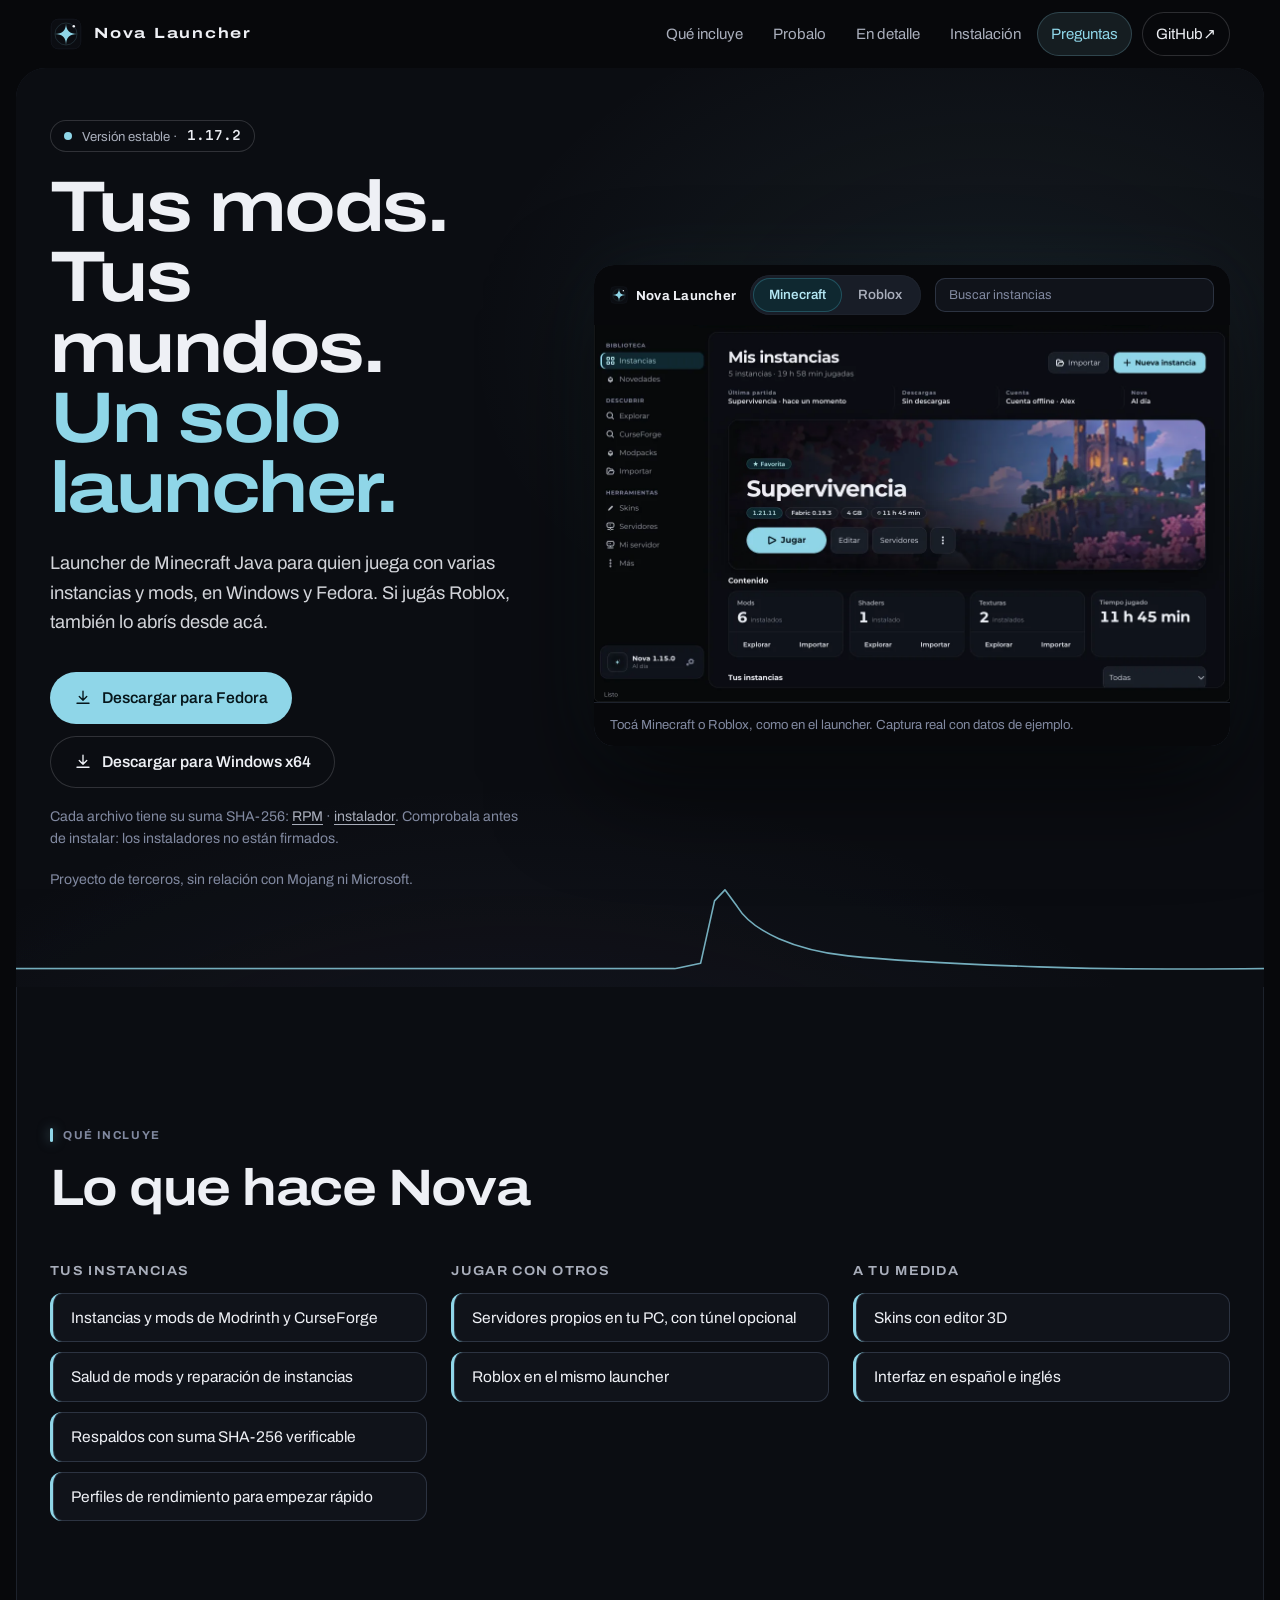
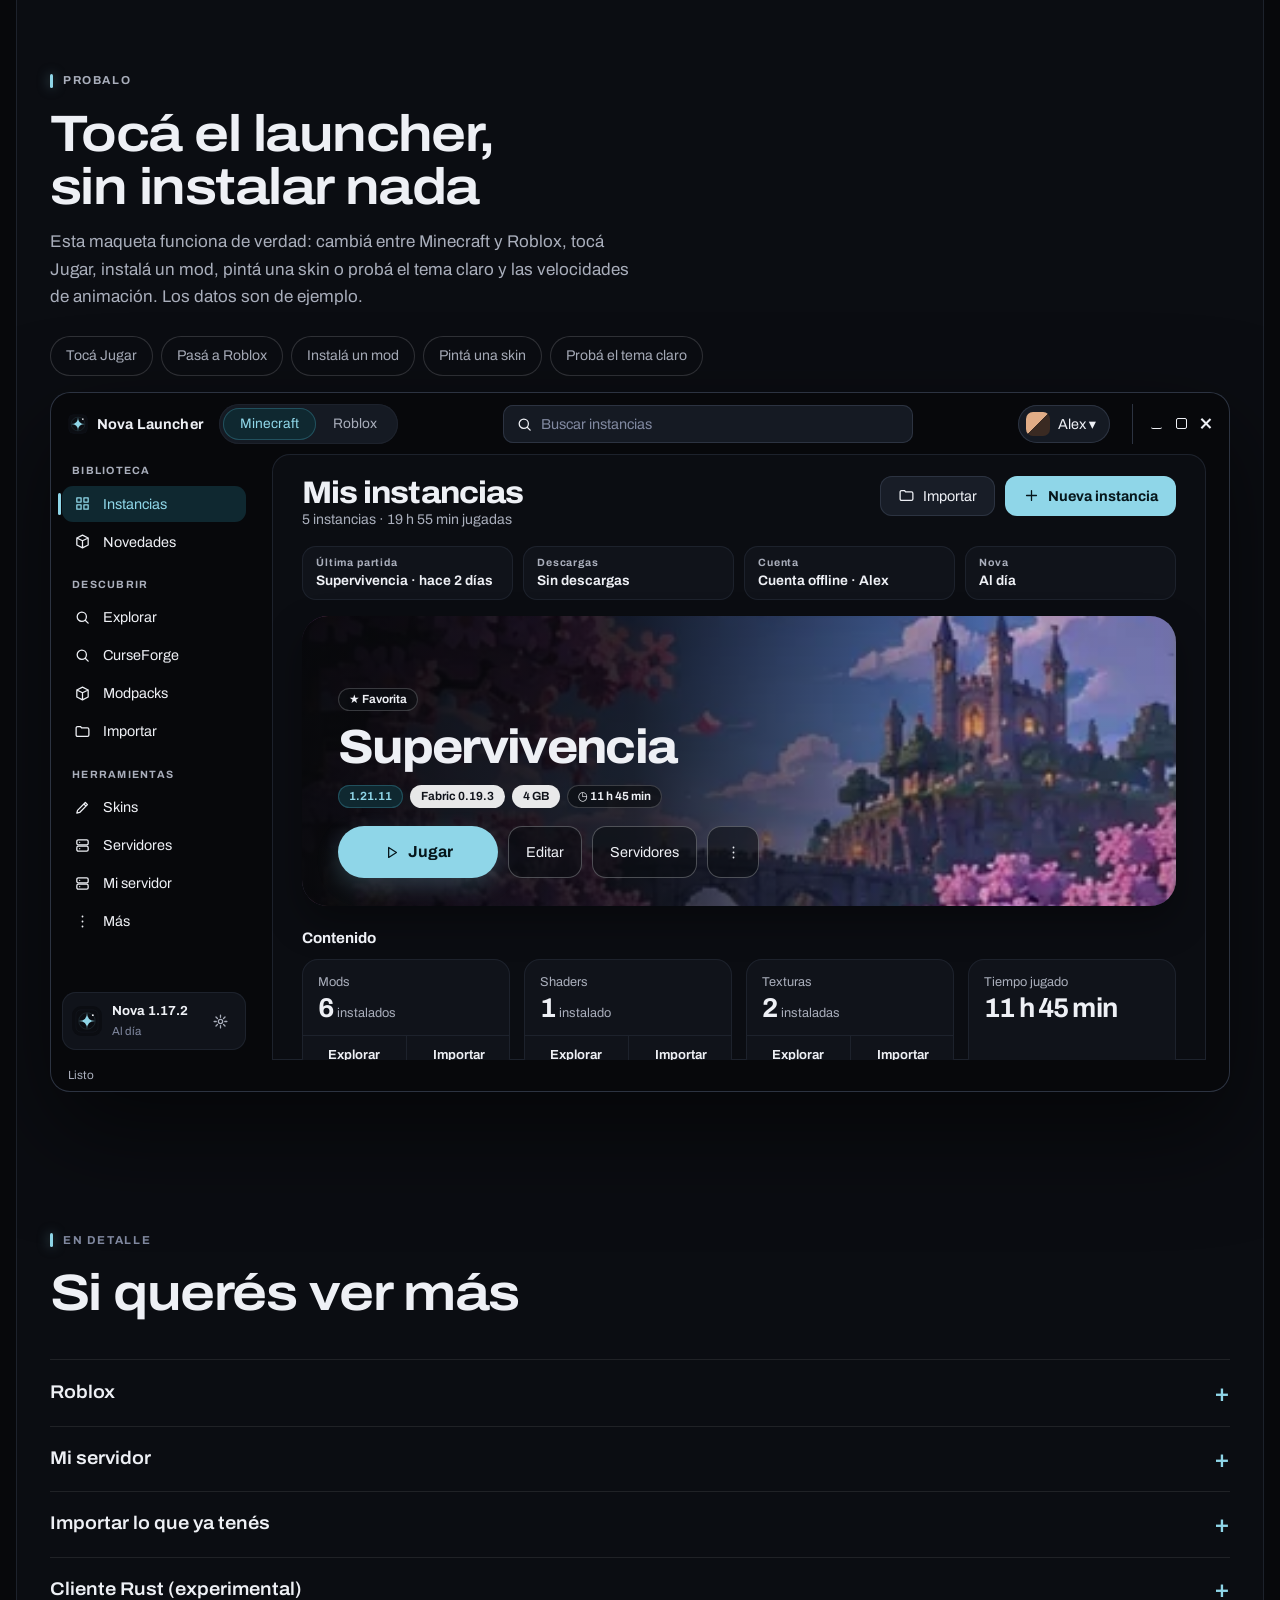
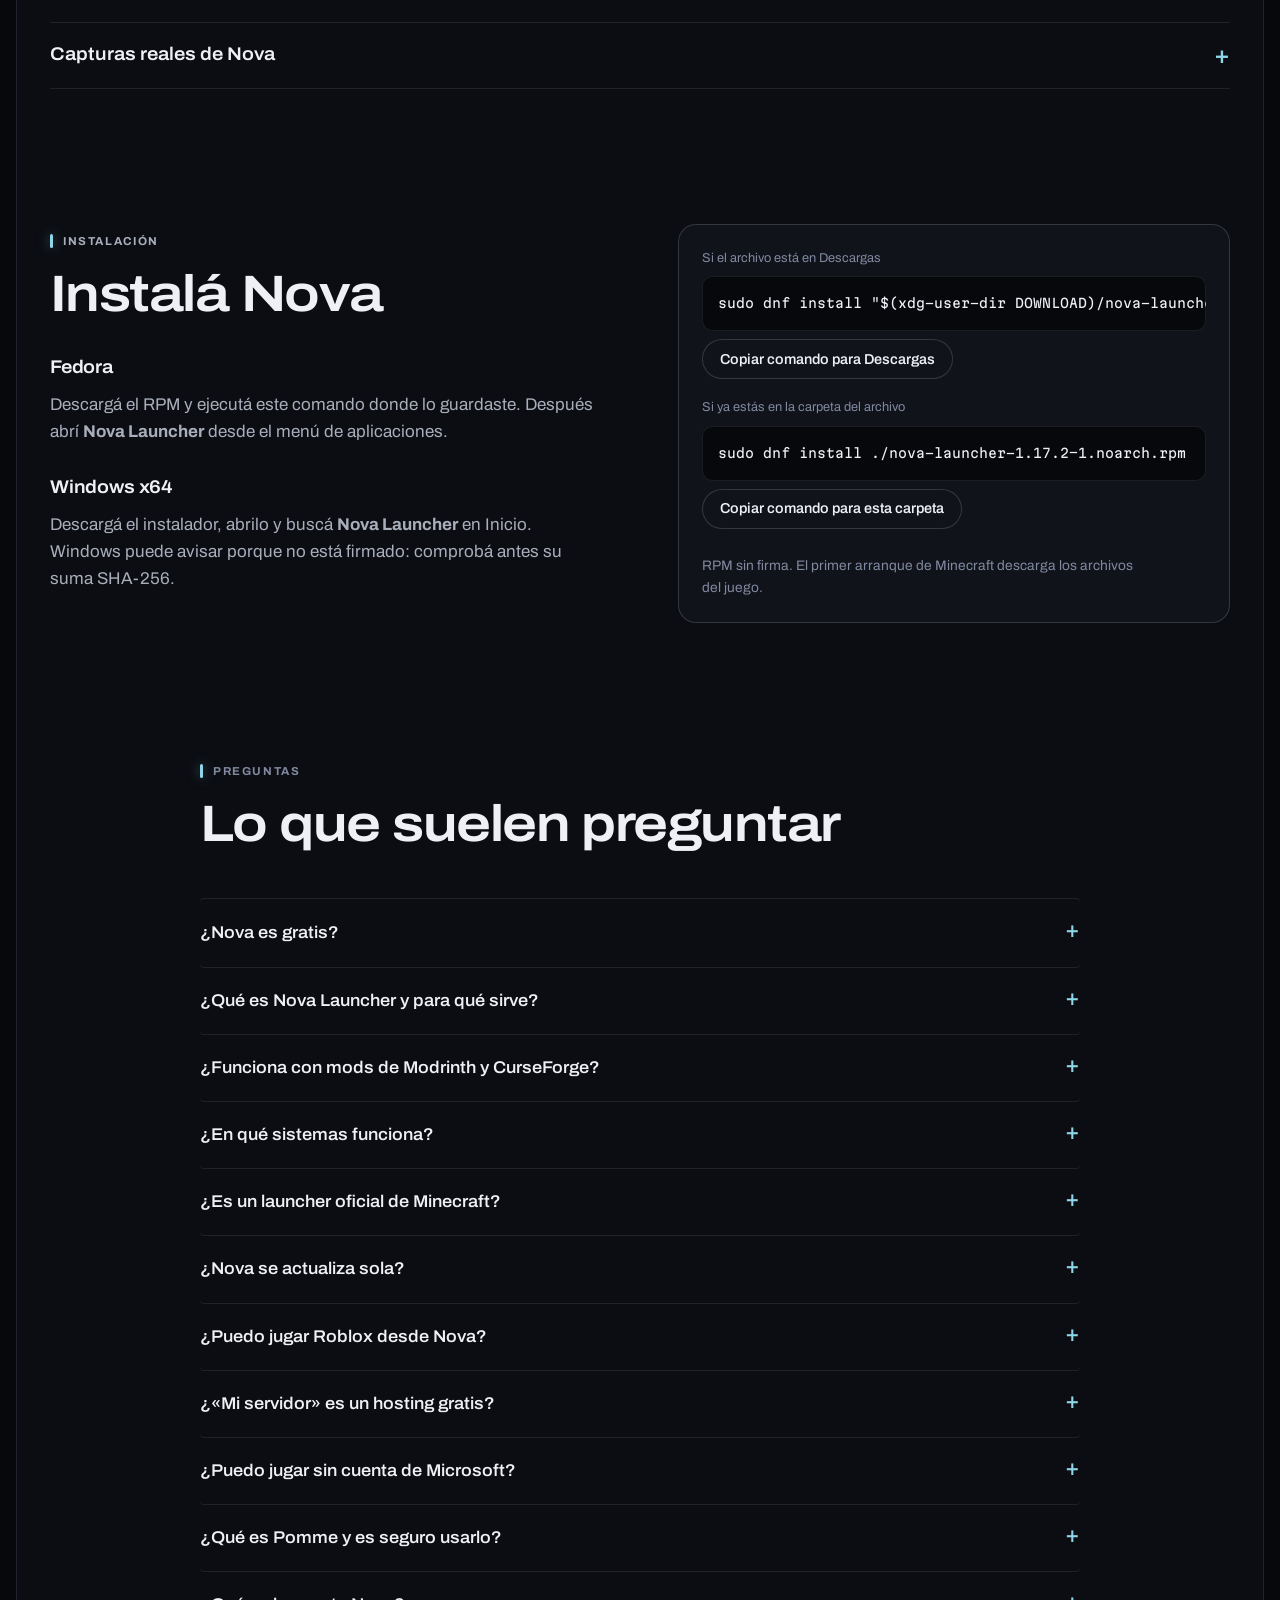
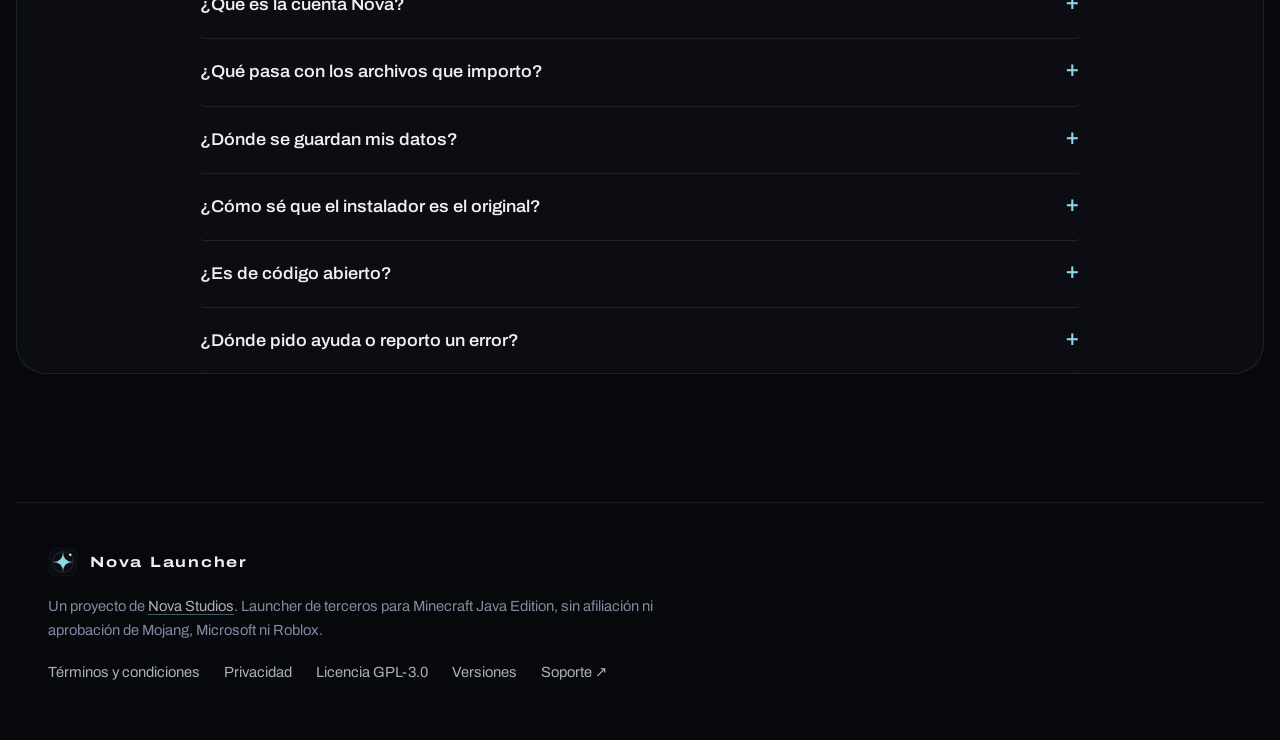
==== commit dcefcbb5: "Web: meta description más corta Co-Authored-By: Claude Sonnet 5.5 <noreply@anthropic.com>" ====
--- a/docs/index.html
+++ b/docs/index.html
@@ -6,7 +6,7 @@
   <meta name="viewport" content="width=device-width, initial-scale=1">
   <script>try{if(!matchMedia("(prefers-reduced-motion: reduce)").matches&&!sessionStorage.getItem("nova-intro")&&!/sin-entrada/.test(location.hash))document.documentElement.classList.add("has-intro")}catch(e){}</script>
   <title>Nova Launcher — Launcher de Minecraft Java para Windows y Fedora</title>
-  <meta name="description" content="Nova Launcher organiza tus instancias de Minecraft Java: mods de Modrinth y CurseForge, importación desde tu equipo, respaldos verificados, skins, tu propio servidor local con plugins y respaldos, y Roblox en el mismo launcher. Para Windows y Fedora.">
+  <meta name="description" content="Nova Launcher organiza tus instancias de Minecraft Java: mods de Modrinth y CurseForge, respaldos, skins y tu propio servidor local. Para Windows y Fedora.">
   <meta name="theme-color" content="#07080b">
   <meta name="color-scheme" content="dark">
   <link rel="canonical" href="https://www.novamc.site/">
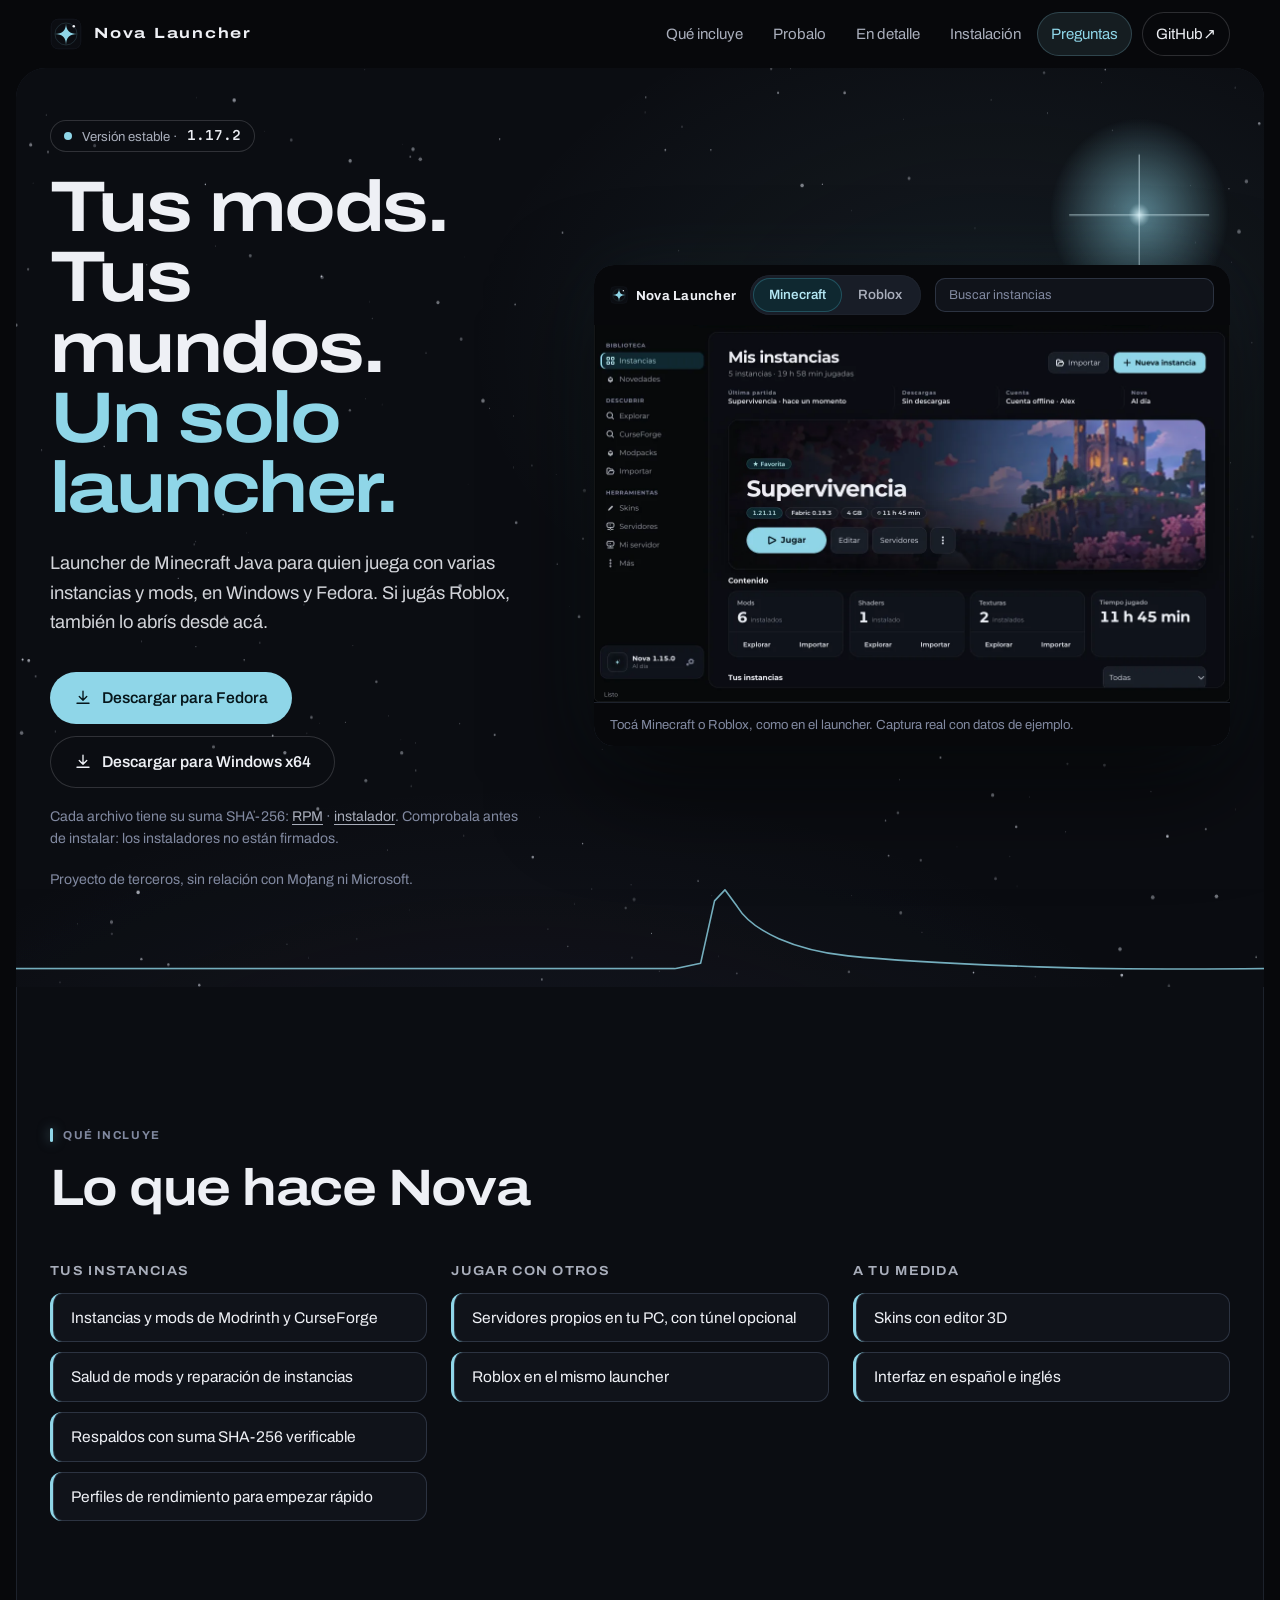
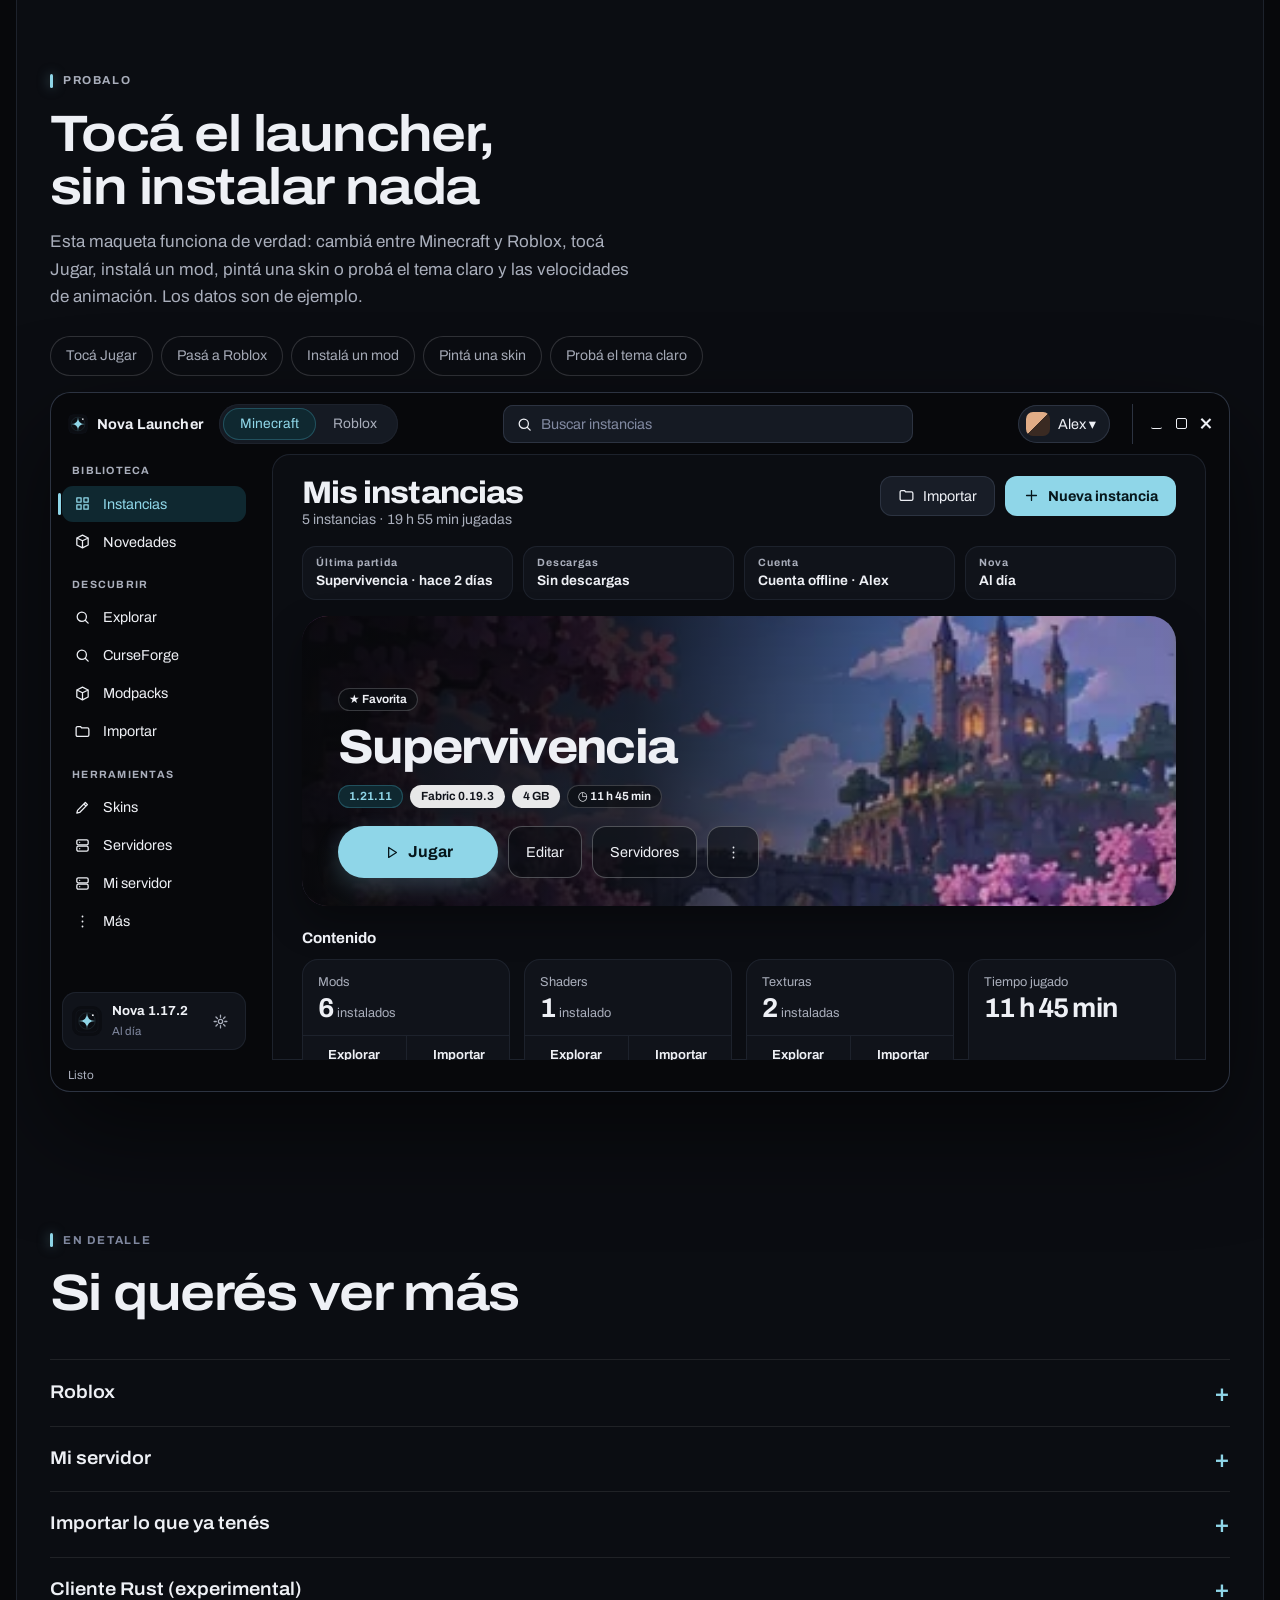
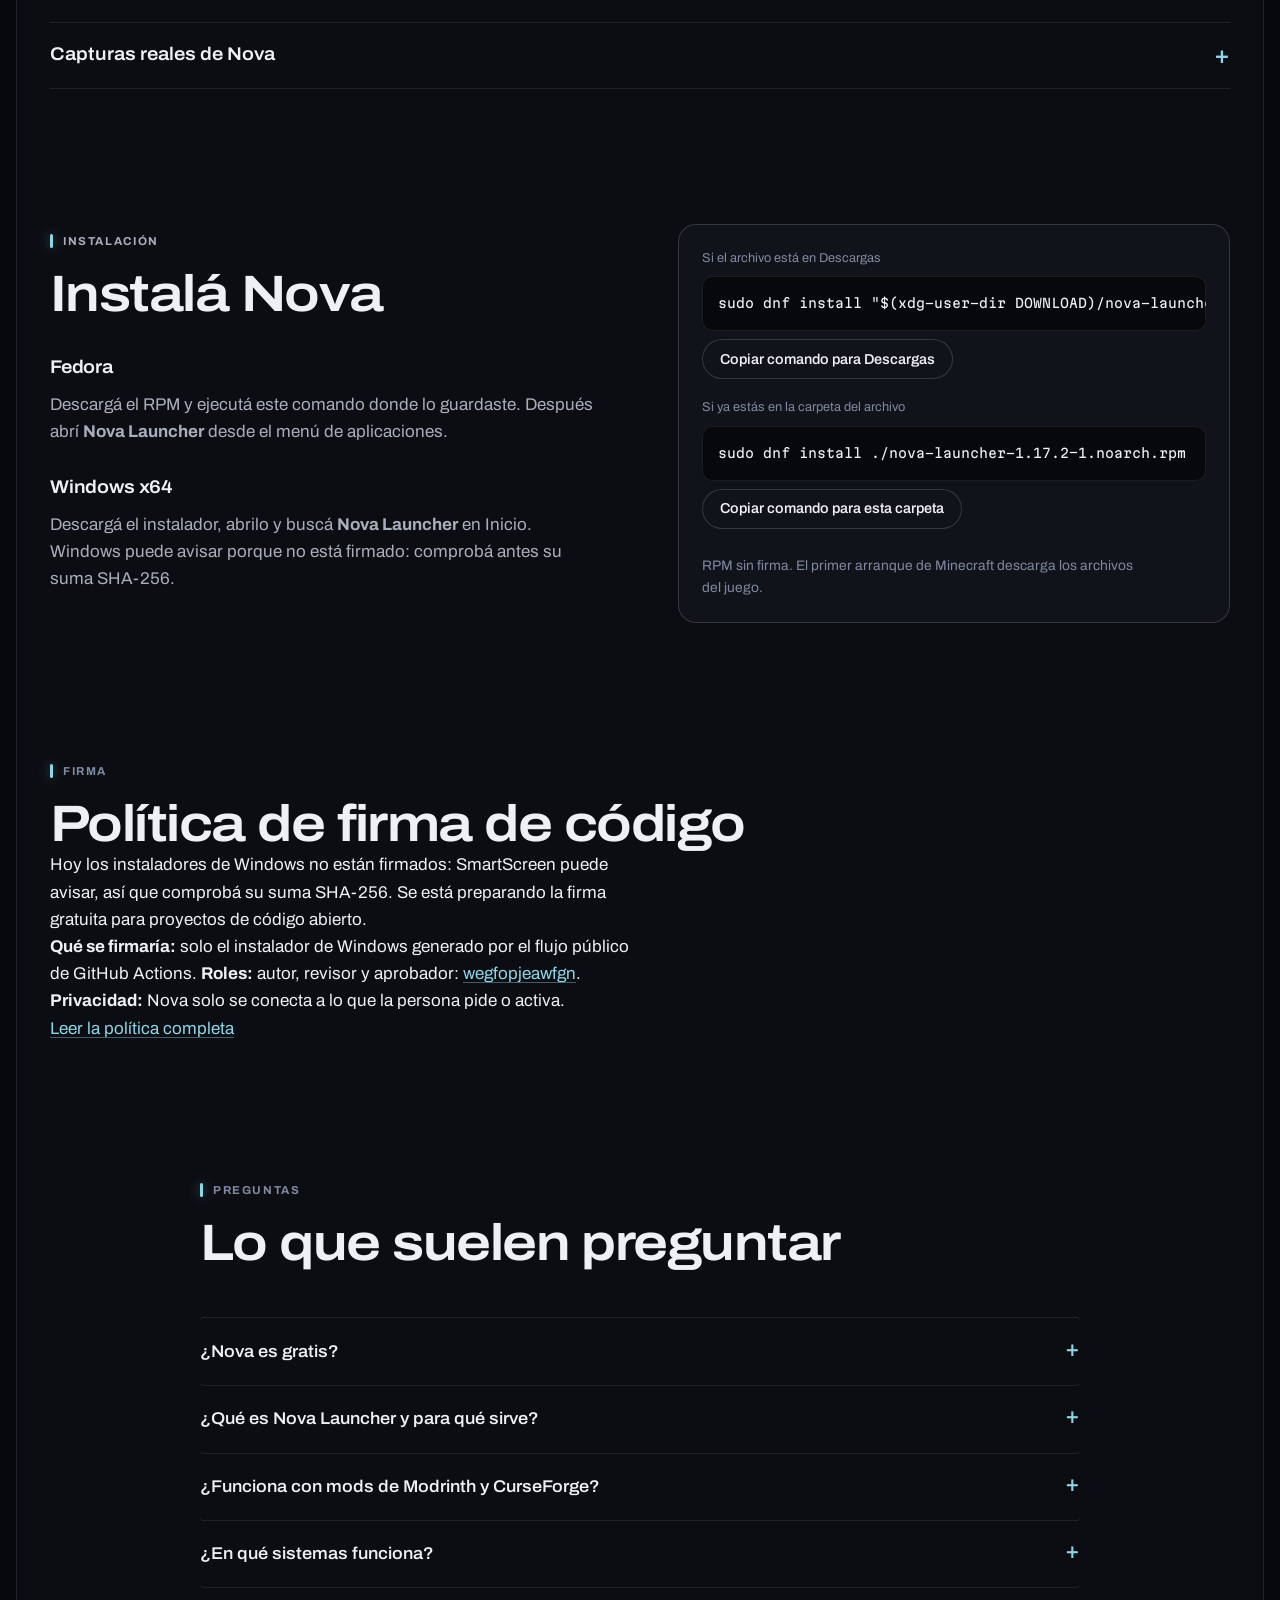
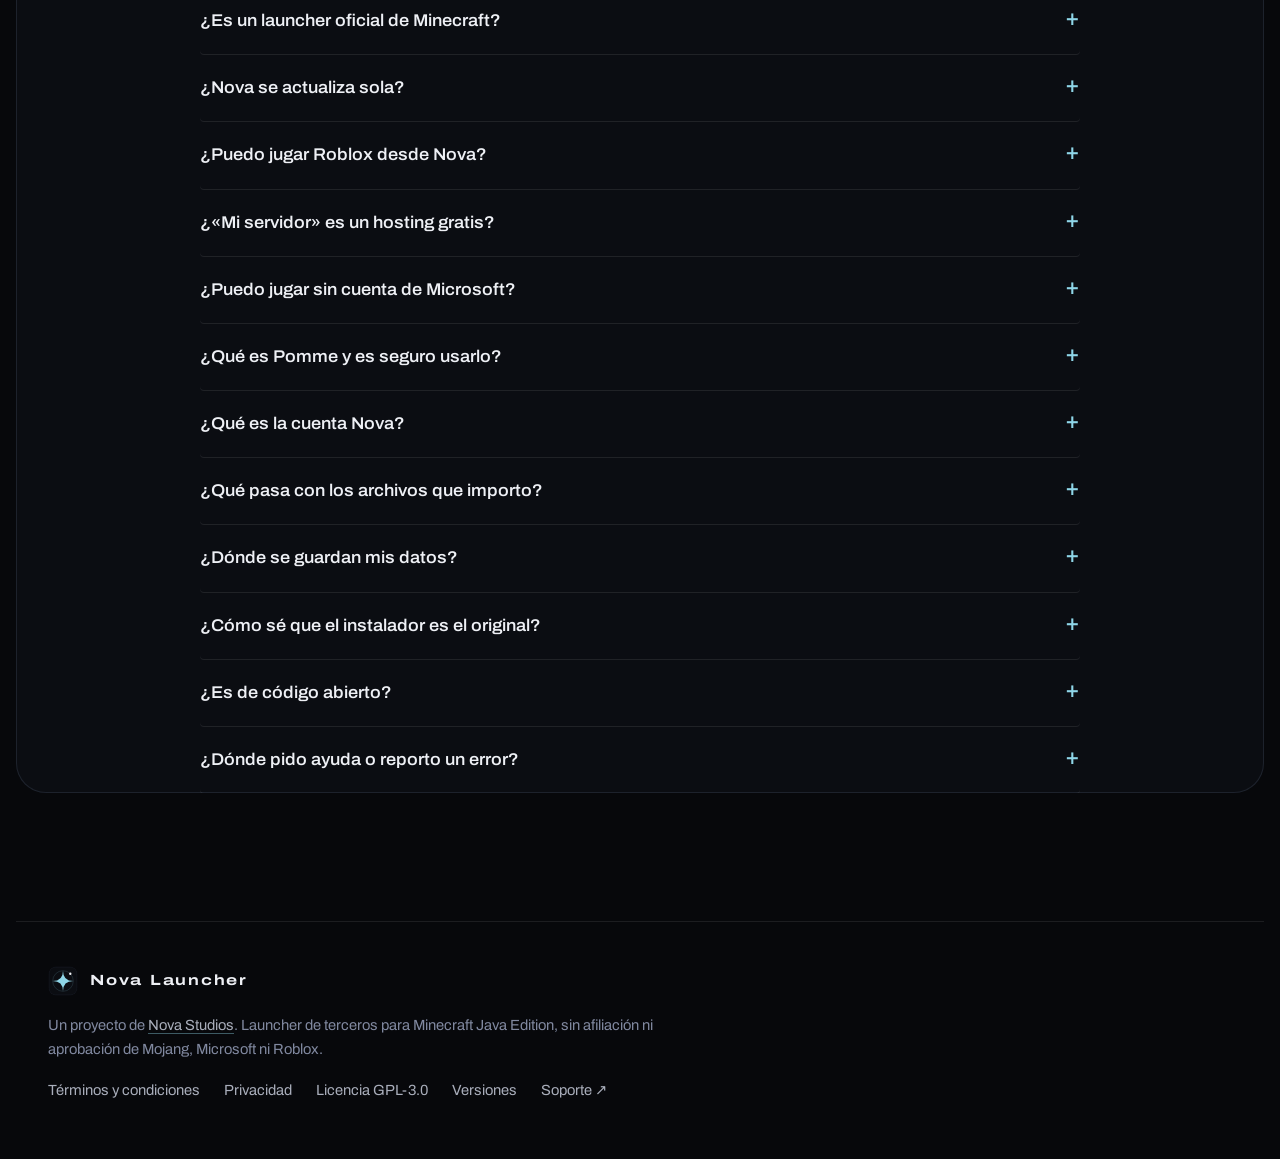
==== commit da655da9: "Web: sección de política de firma de código Co-Authored-By: Claude Sonnet 5.5 <noreply@anthropic.com" ====
--- a/docs/index.html
+++ b/docs/index.html
@@ -359,6 +359,17 @@
       </div>
     </section>
 
+    <section class="section wrap" id="firma" aria-labelledby="firma-titulo">
+      <p class="caption">FIRMA</p>
+      <h2 id="firma-titulo">Política de firma de código</h2>
+      <p>Hoy los instaladores de Windows no están firmados: SmartScreen puede avisar, así que comprobá su suma SHA-256. Se está preparando la firma gratuita para proyectos de código abierto.</p>
+      <p><strong>Qué se firmaría:</strong> solo el instalador de Windows generado por el flujo público de GitHub Actions. <strong>Roles:</strong> autor, revisor y aprobador: <a href="https://github.com/wegfopjeawfgn">wegfopjeawfgn</a>. <strong>Privacidad:</strong> Nova solo se conecta a lo que la persona pide o activa.</p>
+      <p><a href="https://github.com/wegfopjeawfgn/nova-launcher/blob/main/CODE_SIGNING_POLICY.md">Leer la política completa</a></p>
+      <!-- ACTIVAR cuando SignPath apruebe el certificado (mostrar y quitar el aviso de "no firmado" de arriba):
+      Free code signing provided by SignPath.io, certificate by SignPath Foundation.
+      -->
+    </section>
+
     <section class="section wrap faq" id="preguntas" aria-labelledby="preguntas-titulo">
       <p class="caption">PREGUNTAS</p>
         <h2 id="preguntas-titulo">Lo que suelen preguntar</h2>
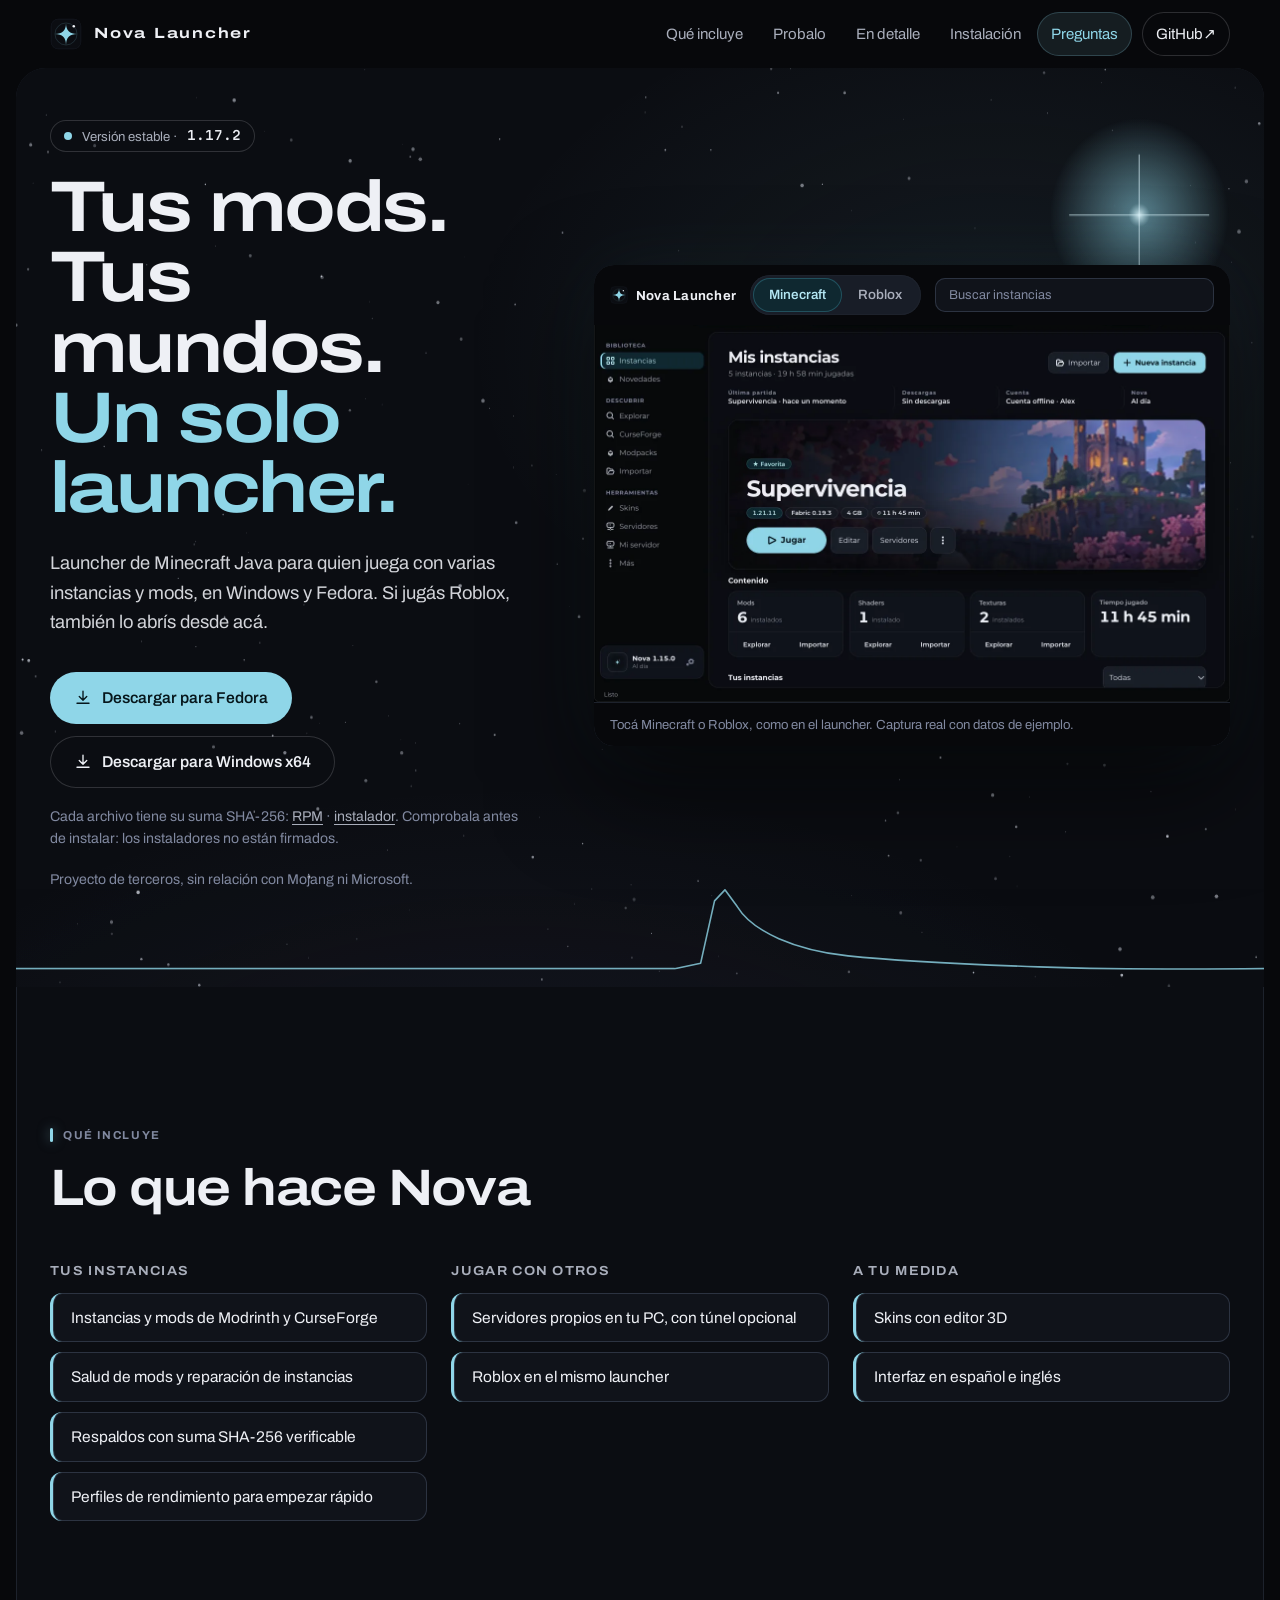
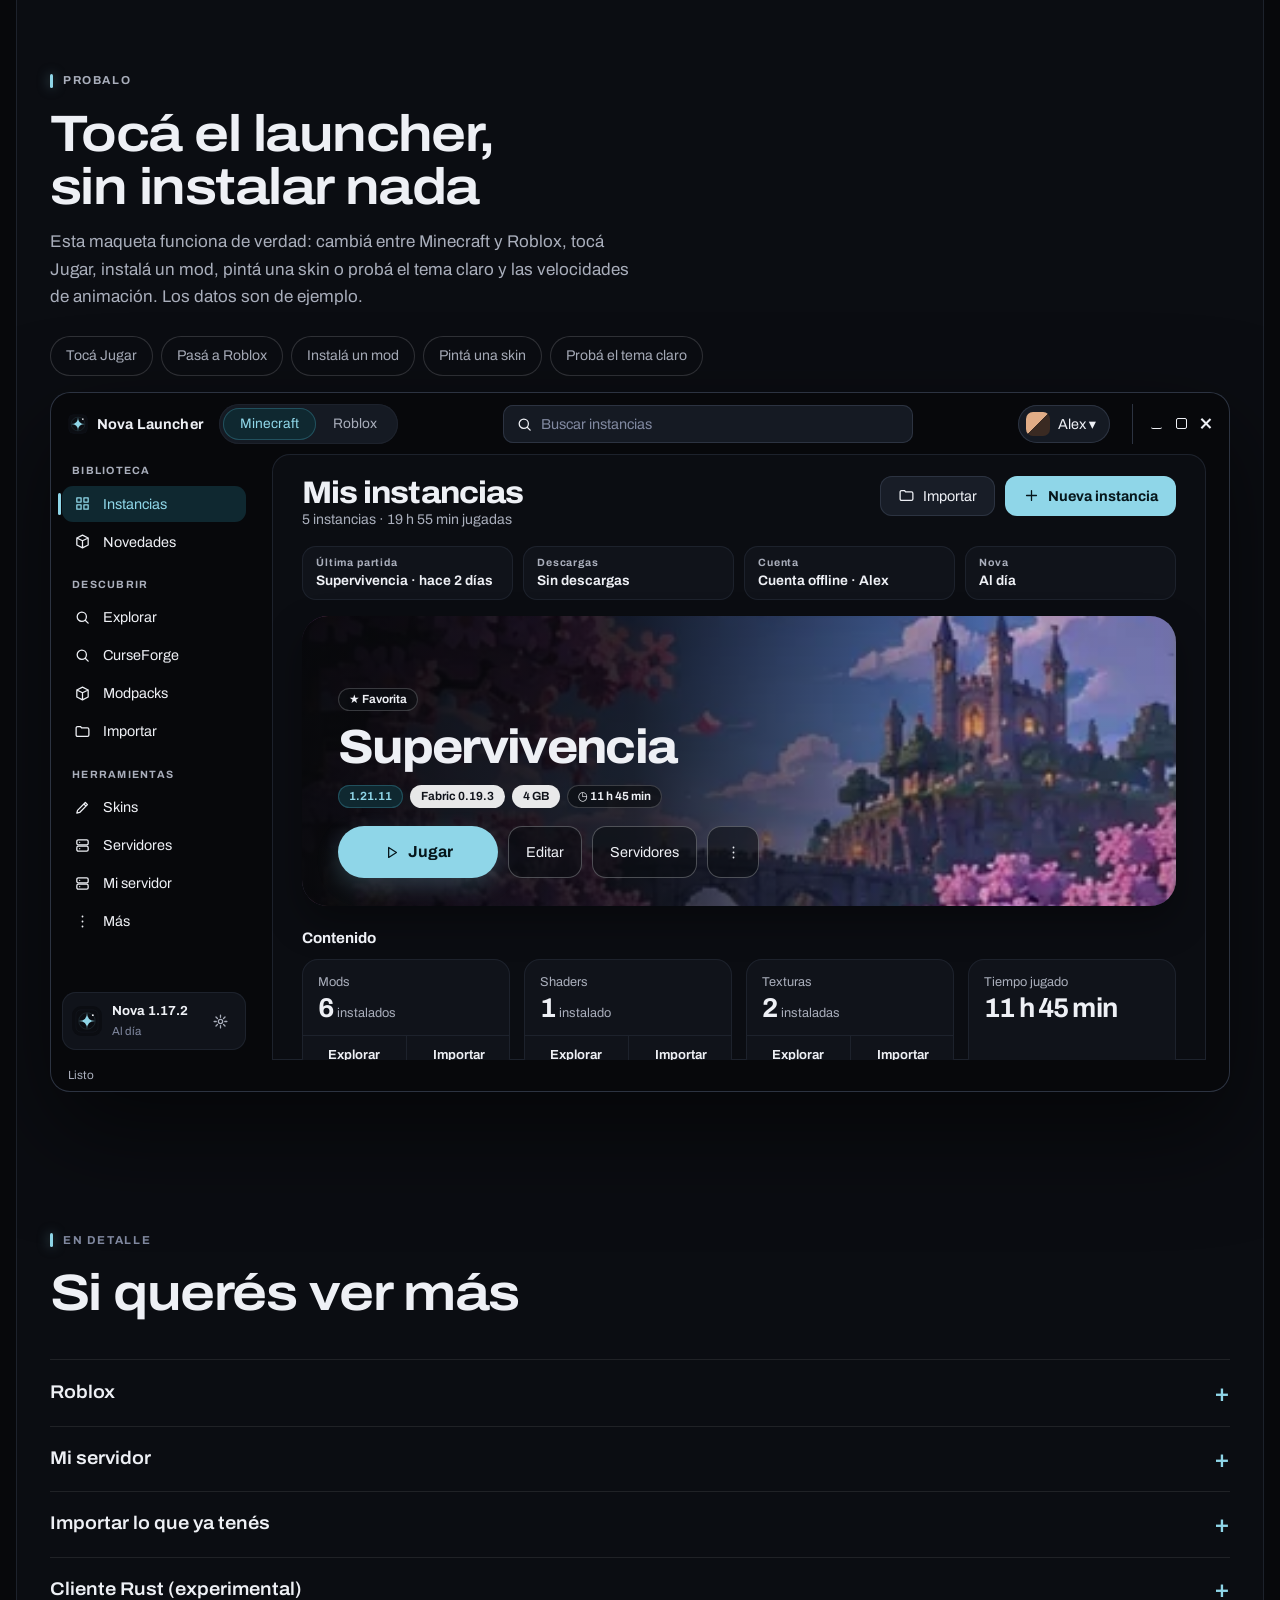
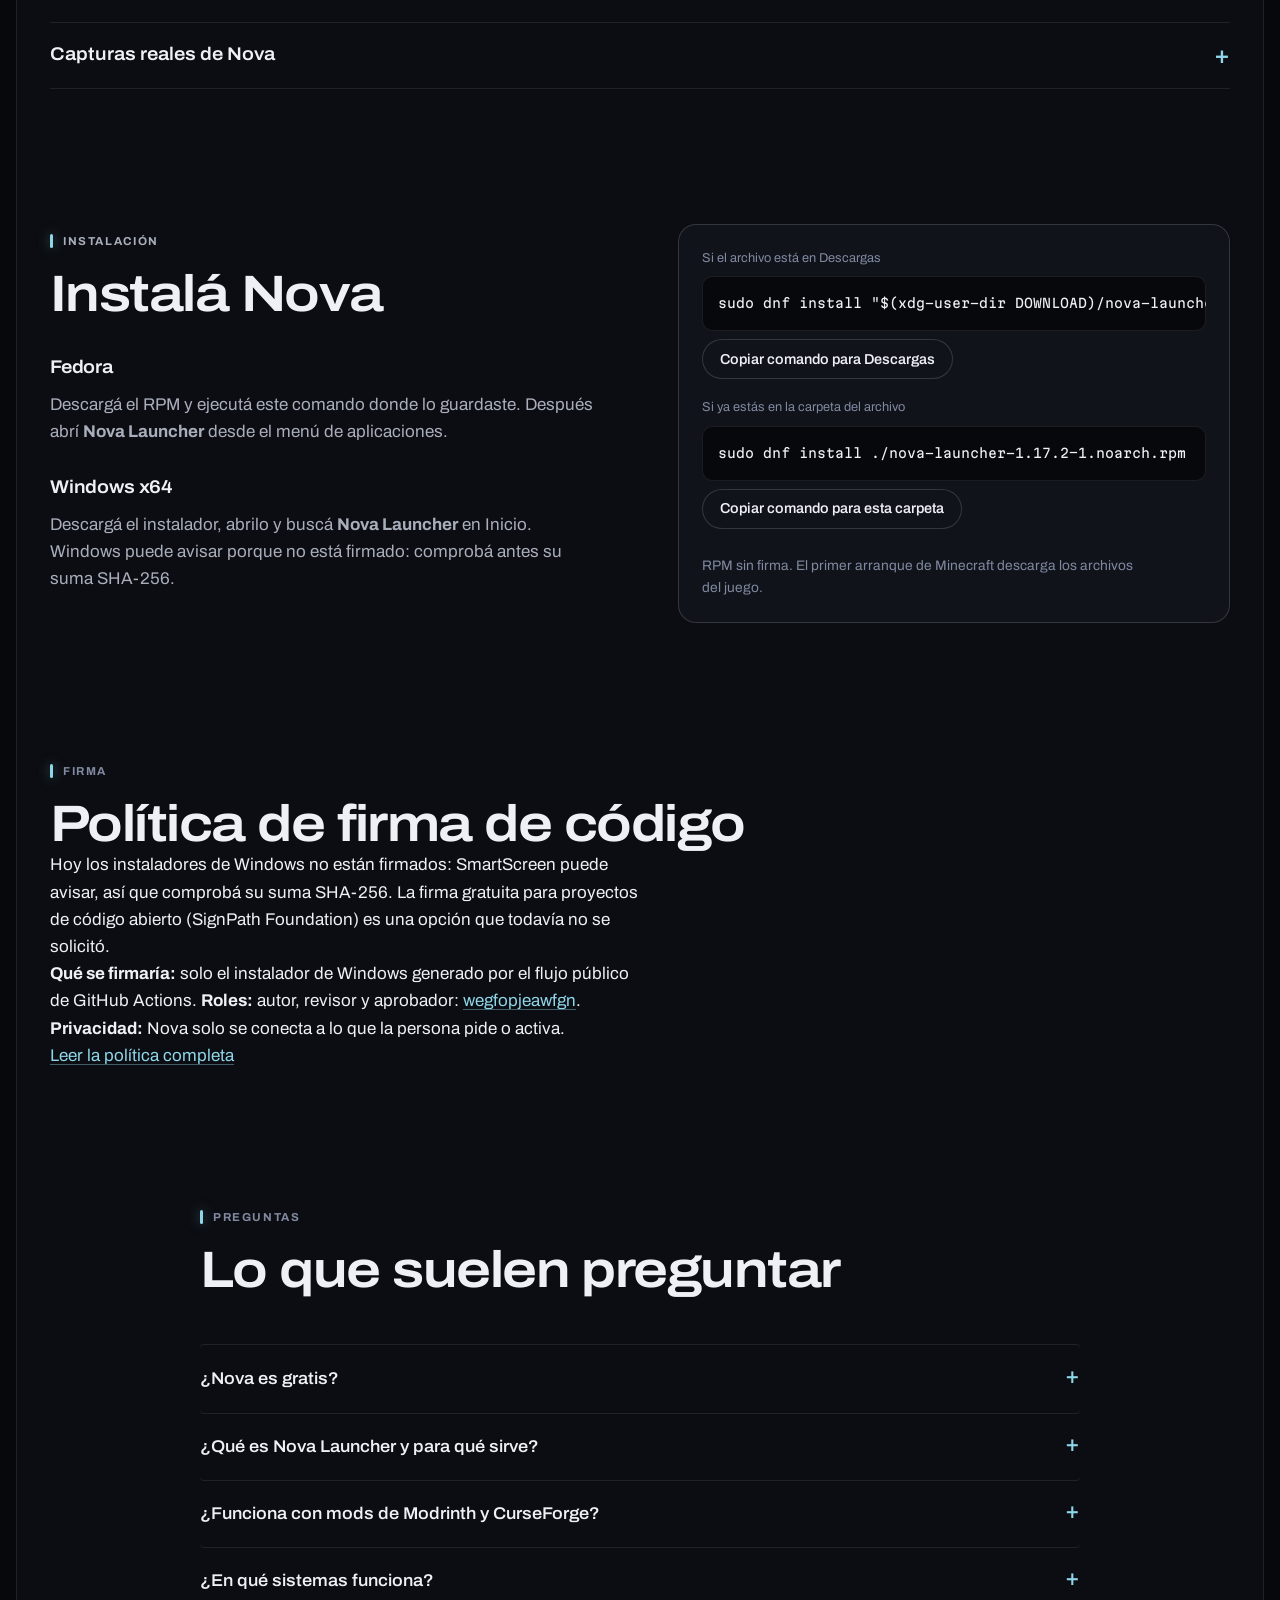
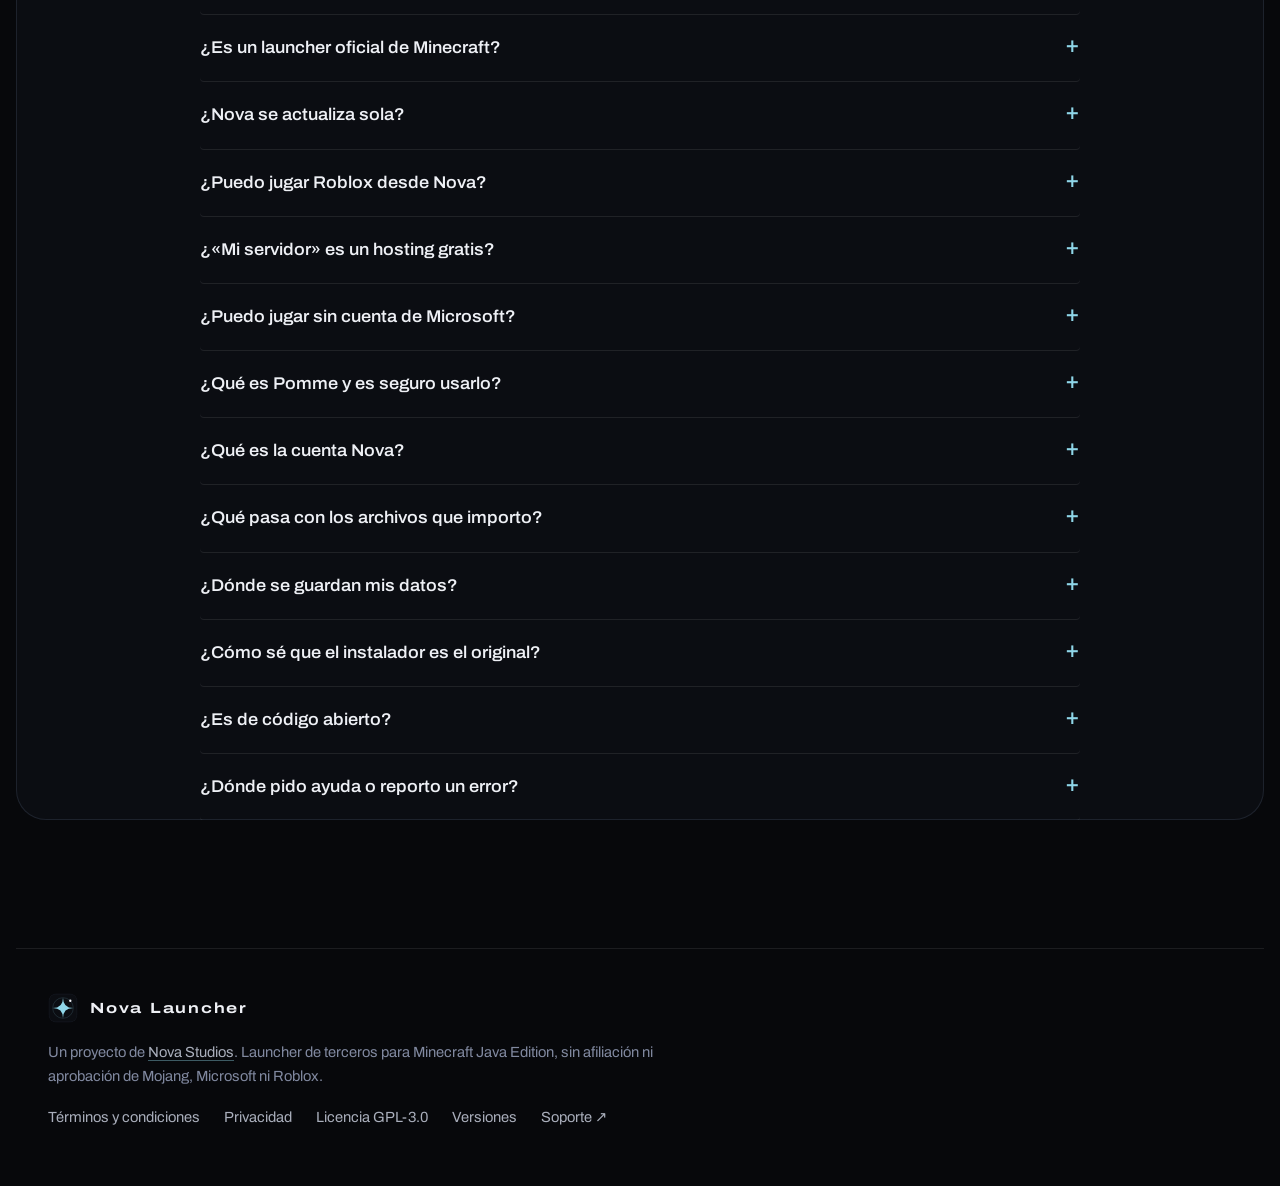
==== commit bb91f35b: "Firma: dejar el estado real (no solicitada) Co-Authored-By: Claude Sonnet 5.5 <noreply@anthropic.com" ====
--- a/docs/index.html
+++ b/docs/index.html
@@ -362,7 +362,7 @@
     <section class="section wrap" id="firma" aria-labelledby="firma-titulo">
       <p class="caption">FIRMA</p>
       <h2 id="firma-titulo">Política de firma de código</h2>
-      <p>Hoy los instaladores de Windows no están firmados: SmartScreen puede avisar, así que comprobá su suma SHA-256. Se está preparando la firma gratuita para proyectos de código abierto.</p>
+      <p>Hoy los instaladores de Windows no están firmados: SmartScreen puede avisar, así que comprobá su suma SHA-256. La firma gratuita para proyectos de código abierto (SignPath Foundation) es una opción que todavía no se solicitó.</p>
       <p><strong>Qué se firmaría:</strong> solo el instalador de Windows generado por el flujo público de GitHub Actions. <strong>Roles:</strong> autor, revisor y aprobador: <a href="https://github.com/wegfopjeawfgn">wegfopjeawfgn</a>. <strong>Privacidad:</strong> Nova solo se conecta a lo que la persona pide o activa.</p>
       <p><a href="https://github.com/wegfopjeawfgn/nova-launcher/blob/main/CODE_SIGNING_POLICY.md">Leer la política completa</a></p>
       <!-- ACTIVAR cuando SignPath apruebe el certificado (mostrar y quitar el aviso de "no firmado" de arriba):
